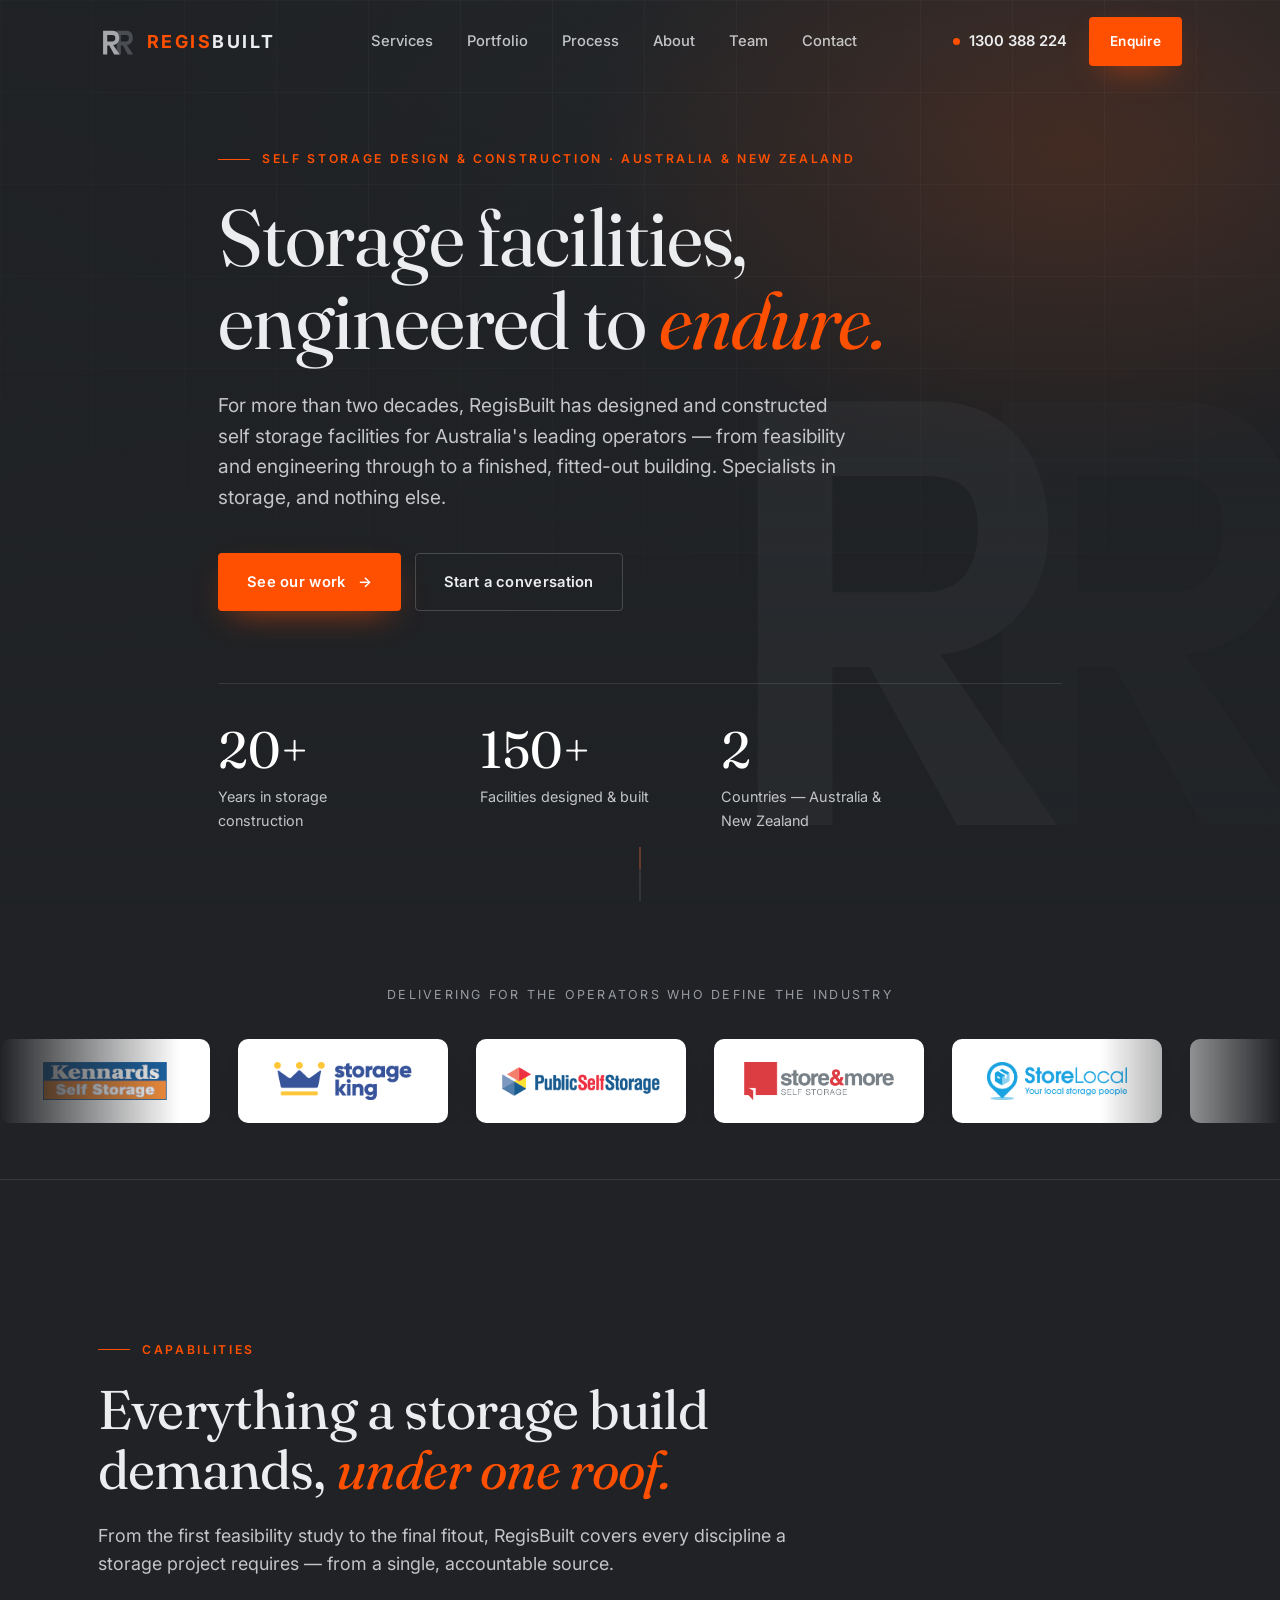
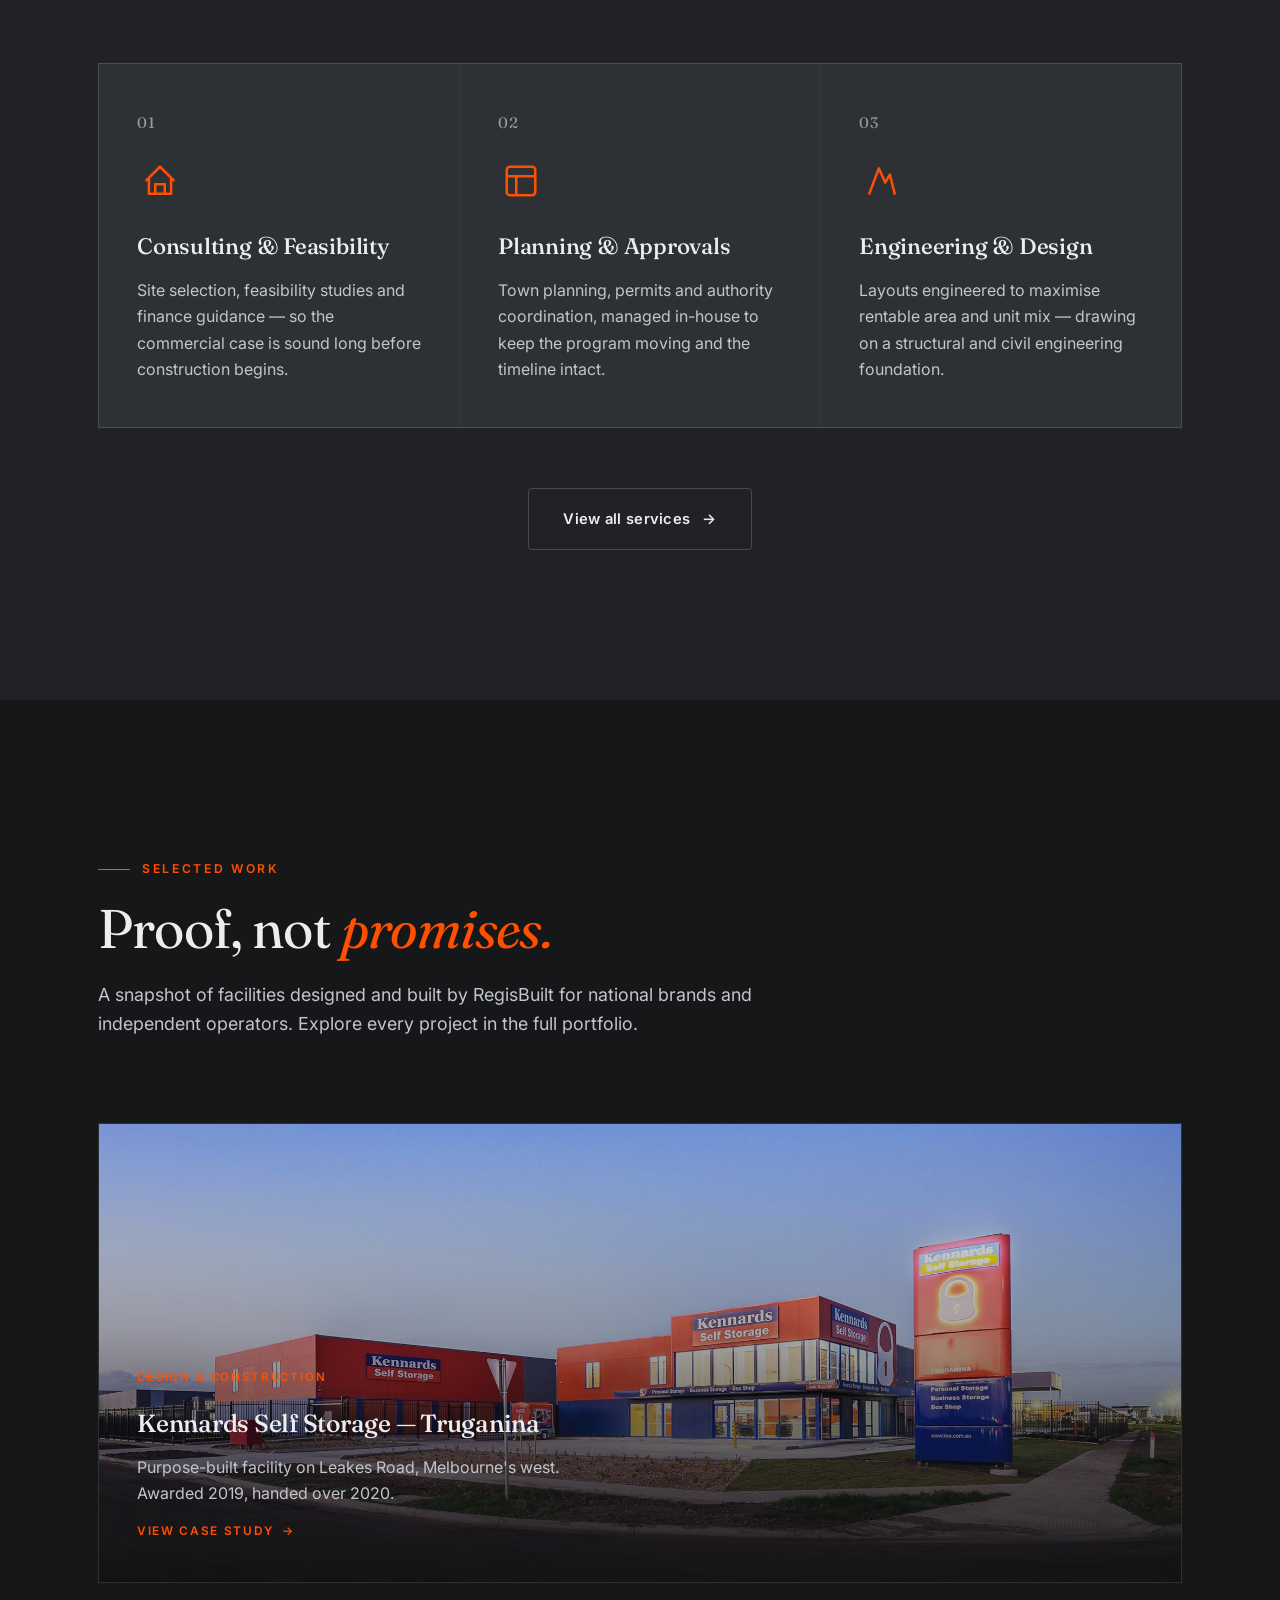
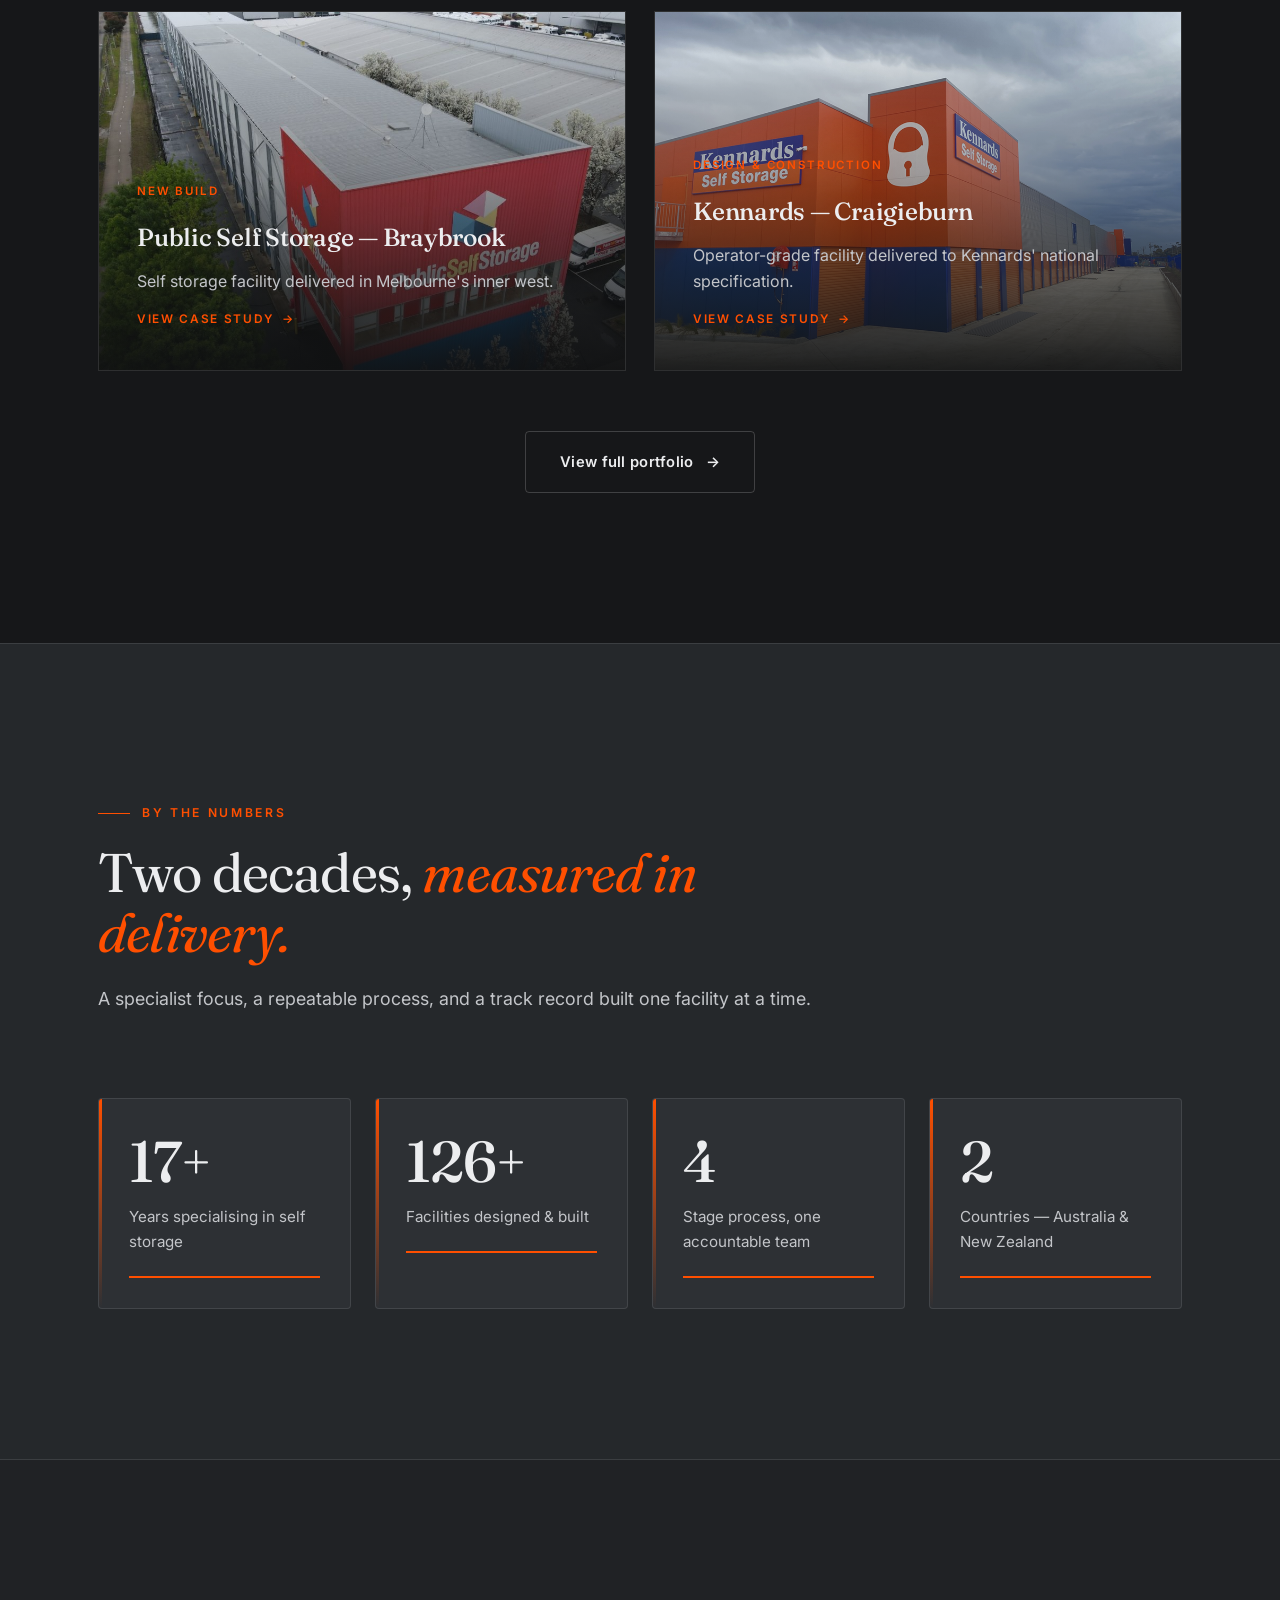
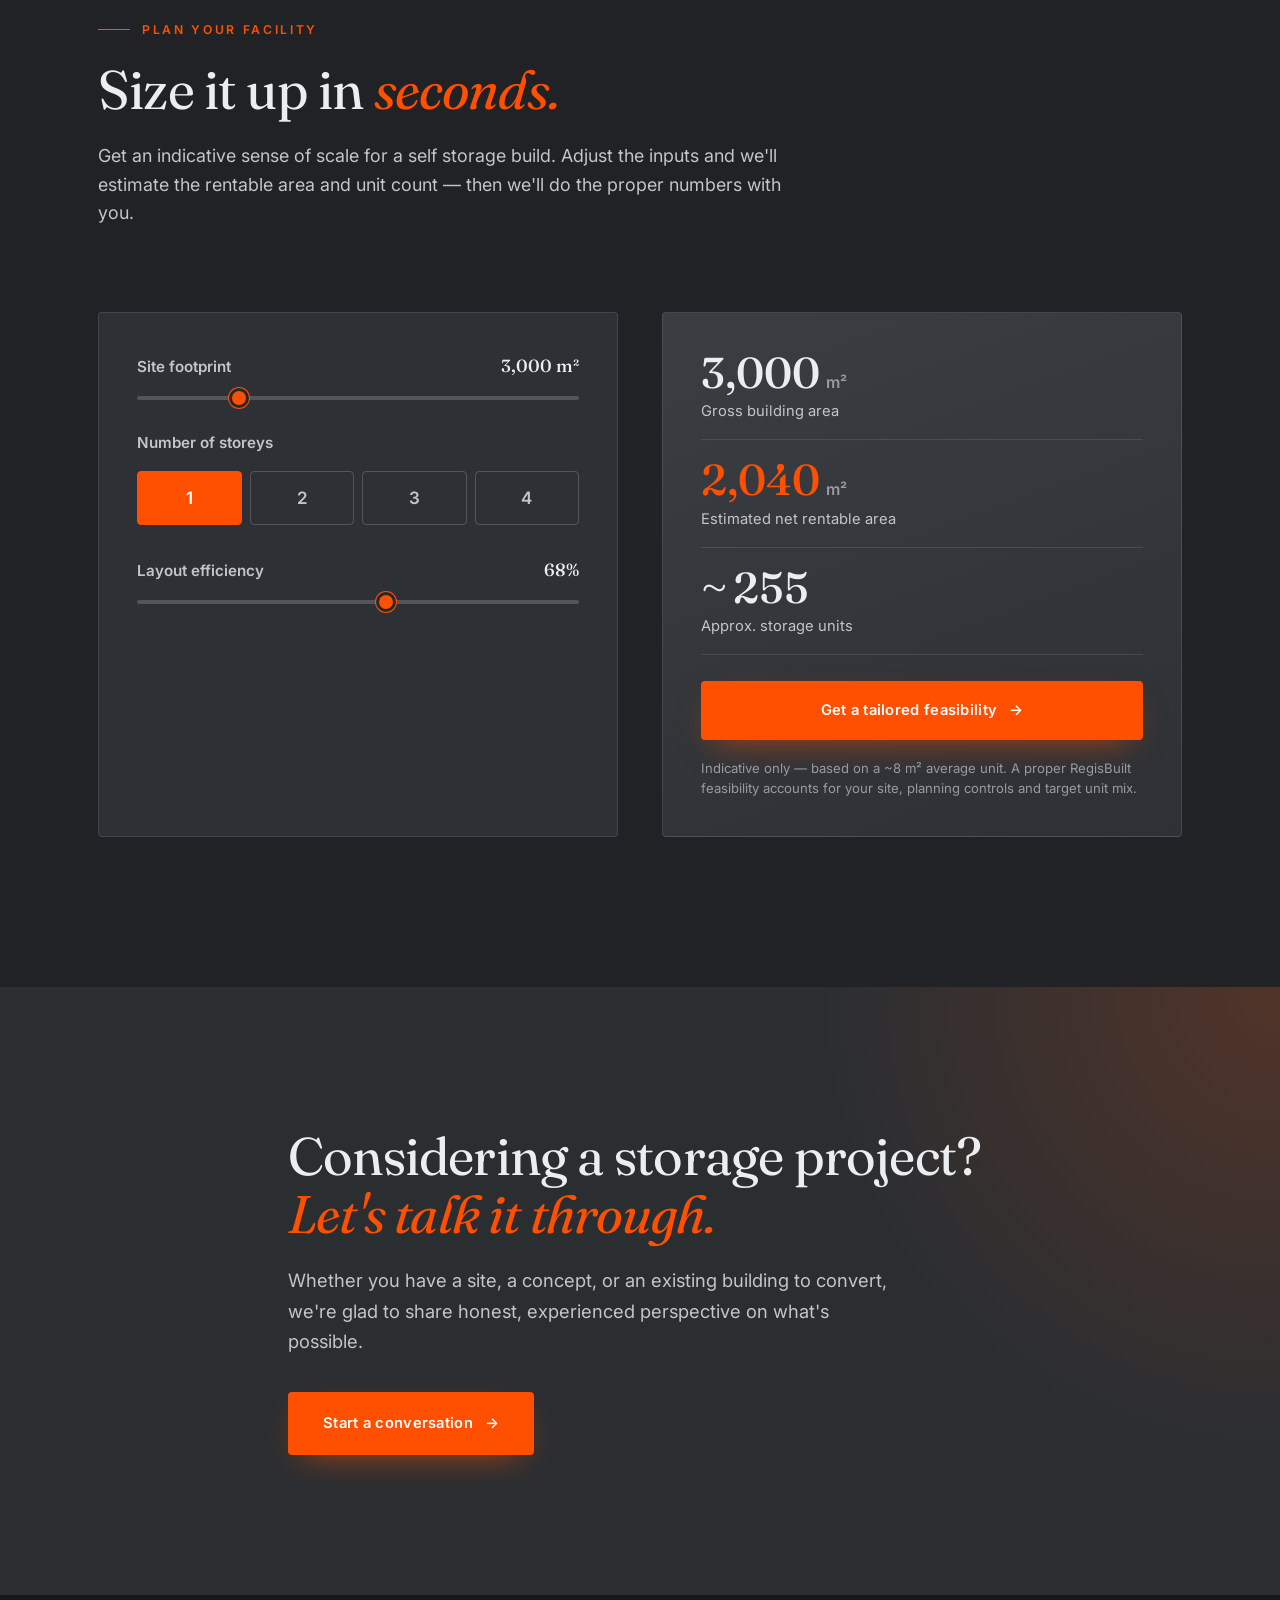
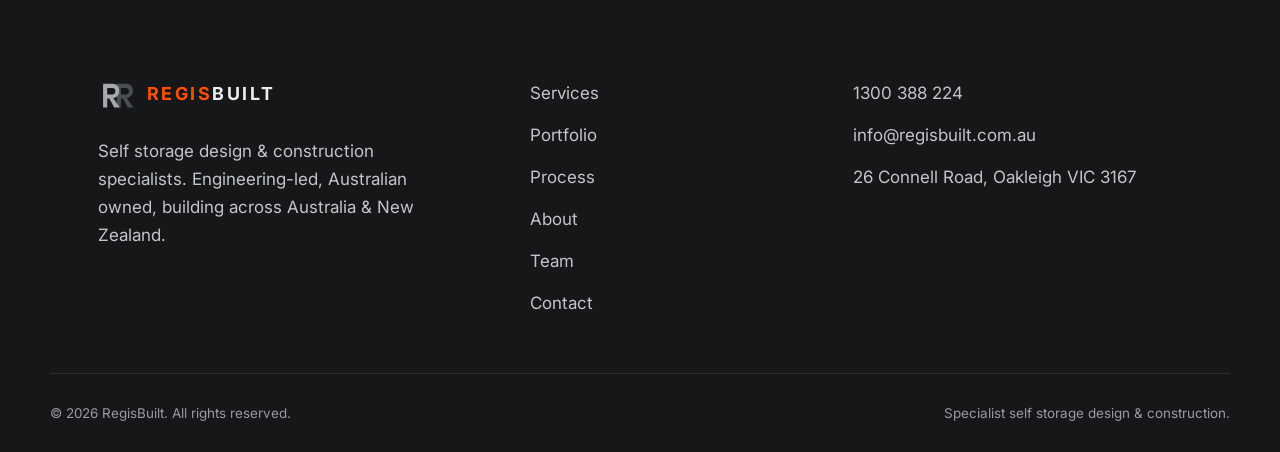
==== index.html @ b84009c5 "Sync main with published multi-page site" ====
<!DOCTYPE html>
<html lang="en-AU">
<head>
  <meta charset="UTF-8" />
  <meta name="viewport" content="width=device-width, initial-scale=1.0" />
  <title>RegisBuilt &mdash; Self Storage Design &amp; Construction Specialists</title>
  <meta name="description" content="RegisBuilt designs and builds self storage facilities across Australia &amp; New Zealand. 20+ years, 150+ projects from concept to handover." />
  <meta name="theme-color" content="#202225" />
  <link rel="canonical" href="https://zachblair-maker.github.io/RegisBuilt/" />
  <meta property="og:type" content="website" />
  <meta property="og:site_name" content="RegisBuilt" />
  <meta property="og:url" content="https://zachblair-maker.github.io/RegisBuilt/" />
  <meta property="og:title" content="RegisBuilt &mdash; Self Storage Design &amp; Construction Specialists" />
  <meta property="og:description" content="RegisBuilt designs and builds self storage facilities across Australia &amp; New Zealand. 20+ years, 150+ projects from concept to handover." />
  <meta property="og:image" content="https://zachblair-maker.github.io/RegisBuilt/assets/img/brand/og-image.svg" />
  <meta name="twitter:card" content="summary_large_image" />
  <link rel="icon" href="data:image/svg+xml,%3Csvg xmlns='http://www.w3.org/2000/svg' viewBox='0 0 64 64'%3E%3Crect width='64' height='64' rx='8' fill='%23202225'/%3E%3Ctext x='32' y='48' font-family='Georgia,serif' font-size='46' font-weight='700' fill='%23FF4F00' text-anchor='middle'%3ER%3C/text%3E%3C/svg%3E" />
  <link rel="preconnect" href="https://fonts.googleapis.com" />
  <link rel="preconnect" href="https://fonts.gstatic.com" crossorigin />
  <link href="https://fonts.googleapis.com/css2?family=Fraunces:ital,opsz,wght@0,9..144,400;0,9..144,500;1,9..144,400;1,9..144,500&family=Inter:wght@400;500;600;700&display=swap" rel="stylesheet" />
  <link rel="stylesheet" href="assets/css/styles.css" />
</head>
<body>
  <a class="skip-link" href="#main">Skip to content</a>

  <header class="site-header" id="header">
    <div class="container header__inner">
      <a class="brand" href="index.html" aria-label="RegisBuilt home">
        <svg class="brand__mark" viewBox="0 0 320 260" aria-hidden="true">
          <g fill-rule="evenodd">
            <path transform="translate(118,14)" d="M44 28H128C164 28 184 54 184 90C184 122 164 146 132 150L188 232H140L98 156H80V232H44ZM80 64V120H124C142 120 150 108 150 90C150 70 142 64 124 64Z" fill="#4A4D52"/>
            <path transform="translate(0,14)" d="M44 28H128C164 28 184 54 184 90C184 122 164 146 132 150L188 232H140L98 156H80V232H44ZM80 64V120H124C142 120 150 108 150 90C150 70 142 64 124 64Z" fill="#A6A8AC"/>
          </g>
        </svg>
        <span class="brand__name"><span class="brand__accent">REGIS</span>BUILT</span>
      </a>
      <nav class="nav" id="nav" aria-label="Primary">
        <a href="services.html">Services</a>
        <a href="portfolio.html">Portfolio</a>
        <a href="process.html">Process</a>
        <a href="about.html">About</a>
        <a href="team.html">Team</a>
        <a href="contact.html">Contact</a>
      </nav>
      <div class="header__actions">
        <a class="phone-link" href="tel:1300388224"><span class="phone-link__dot"></span>1300 388 224</a>
        <a class="btn btn--primary btn--sm" href="contact.html">Enquire</a>
      </div>
      <button class="nav-toggle" id="navToggle" aria-label="Open menu" aria-expanded="false" aria-controls="nav">
        <span></span><span></span><span></span>
      </button>
    </div>
  </header>

  <main id="main">
    <section class="hero" id="top">
      <div class="hero__bg" aria-hidden="true">
        <div class="hero__slides">
          <div class="hero__slide" style="background-image:url('assets/img/projects/kennards-truganina.jpg')"></div>
          <div class="hero__slide" style="background-image:url('assets/img/projects/public-self-storage-braybrook.jpg')"></div>
          <div class="hero__slide" style="background-image:url('assets/img/projects/kennards-craigieburn.jpg')"></div>
          <div class="hero__slide" style="background-image:url('assets/img/projects/storhub-north-lakes.jpg')"></div>
        </div>
        <div class="hero__scrim"></div>
        <div class="hero__mesh"></div>
        <div class="hero__grid"></div>
        <div class="hero__watermark"></div>
      </div>

      <div class="container hero__inner">
        <p class="eyebrow reveal" data-reveal>Self Storage Design &amp; Construction &middot; Australia &amp; New Zealand</p>
        <h1 class="hero__title reveal" data-reveal>
          Storage facilities,<br/>engineered to <em>endure.</em>
        </h1>
        <p class="hero__lead reveal" data-reveal>
          For more than two decades, RegisBuilt has designed and constructed self storage facilities for Australia's leading operators &mdash; from feasibility and engineering through to a finished, fitted-out building. Specialists in storage, and nothing else.
        </p>
        <div class="hero__cta reveal" data-reveal>
          <a class="btn btn--primary" href="portfolio.html">See our work<span class="btn__arrow">&rarr;</span></a>
          <a class="btn btn--ghost" href="contact.html">Start a conversation</a>
        </div>

        <ul class="hero__stats reveal" data-reveal>
          <li><span class="stat__num" data-count="20" data-suffix="+">0</span><span class="stat__label">Years in storage construction</span></li>
          <li><span class="stat__num" data-count="150" data-suffix="+">0</span><span class="stat__label">Facilities designed &amp; built</span></li>
          <li><span class="stat__num" data-count="2" data-suffix="">0</span><span class="stat__label">Countries &mdash; Australia &amp; New Zealand</span></li>
        </ul>
      </div>

      <a class="hero__scroll" href="#trust" aria-label="Scroll down"><span class="hero__scroll-line"></span></a>
    </section>

    <section class="trust" id="trust" aria-label="Trusted by leading storage brands">
      <div class="container">
        <p class="trust__label">Delivering for the operators who define the industry</p>
      </div>
      <div class="marquee" aria-hidden="true">
        <div class="marquee__track">
          <span class="logo-chip"><img src="assets/img/clients/kennards.png" alt="Kennards Self Storage" loading="lazy"></span>
          <span class="logo-chip"><img src="assets/img/clients/storage-king.png" alt="Storage King" loading="lazy"></span>
          <span class="logo-chip"><img src="assets/img/clients/public-self-storage.png" alt="Public Self Storage" loading="lazy"></span>
          <span class="logo-chip"><img src="assets/img/clients/store-and-more.png" alt="Store&amp;More Self Storage" loading="lazy"></span>
          <span class="logo-chip"><img src="assets/img/clients/storelocal.png" alt="StoreLocal" loading="lazy"></span>
          <span class="logo-chip"><img src="assets/img/clients/jims.png" alt="Jim's Self Storage" loading="lazy"></span>
          <span class="logo-chip"><img src="assets/img/clients/kennards.png" alt="Kennards Self Storage" loading="lazy"></span>
          <span class="logo-chip"><img src="assets/img/clients/storage-king.png" alt="Storage King" loading="lazy"></span>
          <span class="logo-chip"><img src="assets/img/clients/public-self-storage.png" alt="Public Self Storage" loading="lazy"></span>
          <span class="logo-chip"><img src="assets/img/clients/store-and-more.png" alt="Store&amp;More Self Storage" loading="lazy"></span>
          <span class="logo-chip"><img src="assets/img/clients/storelocal.png" alt="StoreLocal" loading="lazy"></span>
          <span class="logo-chip"><img src="assets/img/clients/jims.png" alt="Jim's Self Storage" loading="lazy"></span>
        </div>
      </div>
    </section>

    <section class="section services" id="services">
      <div class="container">
        <header class="section__head reveal" data-reveal>
          <p class="eyebrow">Capabilities</p>
          <h2 class="section__title">Everything a storage build demands, <em>under one roof.</em></h2>
          <p class="section__sub">From the first feasibility study to the final fitout, RegisBuilt covers every discipline a storage project requires &mdash; from a single, accountable source.</p>
        </header>

        <div class="cards">
          <article class="card reveal" data-reveal>
            <span class="card__num">01</span>
            <div class="card__icon">
              <svg viewBox="0 0 24 24" fill="none"><path d="M3 12l9-9 9 9M5 10v10h14V10" stroke="currentColor" stroke-width="1.6" stroke-linejoin="round"/><path d="M9 20v-6h6v6" stroke="currentColor" stroke-width="1.6"/></svg>
            </div>
            <h3>Consulting &amp; Feasibility</h3>
            <p>Site selection, feasibility studies and finance guidance &mdash; so the commercial case is sound long before construction begins.</p>
          </article>

          <article class="card reveal" data-reveal>
            <span class="card__num">02</span>
            <div class="card__icon">
              <svg viewBox="0 0 24 24" fill="none"><rect x="3" y="3" width="18" height="18" rx="2" stroke="currentColor" stroke-width="1.6"/><path d="M3 9h18M9 9v12" stroke="currentColor" stroke-width="1.6"/></svg>
            </div>
            <h3>Planning &amp; Approvals</h3>
            <p>Town planning, permits and authority coordination, managed in-house to keep the program moving and the timeline intact.</p>
          </article>

          <article class="card reveal" data-reveal>
            <span class="card__num">03</span>
            <div class="card__icon">
              <svg viewBox="0 0 24 24" fill="none"><path d="M4 20l6-16 4 9 3-5 3 12" stroke="currentColor" stroke-width="1.6" stroke-linejoin="round" stroke-linecap="round"/></svg>
            </div>
            <h3>Engineering &amp; Design</h3>
            <p>Layouts engineered to maximise rentable area and unit mix &mdash; drawing on a structural and civil engineering foundation.</p>
          </article>
        </div>

        <div class="section__cta reveal" data-reveal>
          <a class="btn btn--ghost btn--lg" href="services.html">View all services<span class="btn__arrow">&rarr;</span></a>
        </div>
      </div>
    </section>

    <section class="section section--dark projects" id="projects">
      <div class="container">
        <header class="section__head reveal" data-reveal>
          <p class="eyebrow">Selected work</p>
          <h2 class="section__title">Proof, not <em>promises.</em></h2>
          <p class="section__sub">A snapshot of facilities designed and built by RegisBuilt for national brands and independent operators. Explore every project in the full portfolio.</p>
        </header>

        <div class="projects__grid">
          <a class="project reveal project--lg" href="projects/kennards-truganina.html" data-reveal>
            <div class="project__media" style="background-image:url('assets/img/projects/kennards-truganina.jpg')"></div>
            <div class="project__body">
              <span class="project__tag">Design &amp; Construction</span>
              <h3>Kennards Self Storage &mdash; Truganina</h3>
              <p>Purpose-built facility on Leakes Road, Melbourne's west. Awarded 2019, handed over 2020.</p>
              <span class="project__more">View case study <span>&rarr;</span></span>
            </div>
          </a>

          <a class="project reveal" href="projects/public-self-storage-braybrook.html" data-reveal>
            <div class="project__media" style="background-image:url('assets/img/projects/public-self-storage-braybrook.jpg')"></div>
            <div class="project__body">
              <span class="project__tag">New Build</span>
              <h3>Public Self Storage &mdash; Braybrook</h3>
              <p>Self storage facility delivered in Melbourne's inner west.</p>
              <span class="project__more">View case study <span>&rarr;</span></span>
            </div>
          </a>

          <a class="project reveal" href="projects/kennards-craigieburn.html" data-reveal>
            <div class="project__media" style="background-image:url('assets/img/projects/kennards-craigieburn.jpg')"></div>
            <div class="project__body">
              <span class="project__tag">Design &amp; Construction</span>
              <h3>Kennards &mdash; Craigieburn</h3>
              <p>Operator-grade facility delivered to Kennards' national specification.</p>
              <span class="project__more">View case study <span>&rarr;</span></span>
            </div>
          </a>
        </div>

        <div class="section__cta reveal" data-reveal>
          <a class="btn btn--ghost btn--lg" href="portfolio.html">View full portfolio<span class="btn__arrow">&rarr;</span></a>
        </div>
      </div>
    </section>

    <section class="section stats-band" id="numbers">
      <div class="container">
        <header class="section__head reveal" data-reveal>
          <p class="eyebrow">By the numbers</p>
          <h2 class="section__title">Two decades, <em>measured in delivery.</em></h2>
          <p class="section__sub">A specialist focus, a repeatable process, and a track record built one facility at a time.</p>
        </header>
        <div class="stats-grid">
          <div class="stat-card reveal" data-reveal>
            <span class="stat-card__num"><span data-count="20" data-suffix="+">0</span></span>
            <span class="stat-card__label">Years specialising in self storage</span>
            <span class="stat-card__bar"><i></i></span>
          </div>
          <div class="stat-card reveal" data-reveal>
            <span class="stat-card__num"><span data-count="150" data-suffix="+">0</span></span>
            <span class="stat-card__label">Facilities designed &amp; built</span>
            <span class="stat-card__bar"><i></i></span>
          </div>
          <div class="stat-card reveal" data-reveal>
            <span class="stat-card__num"><span data-count="5">0</span></span>
            <span class="stat-card__label">Stage process, one accountable team</span>
            <span class="stat-card__bar"><i></i></span>
          </div>
          <div class="stat-card reveal" data-reveal>
            <span class="stat-card__num"><span data-count="2">0</span></span>
            <span class="stat-card__label">Countries &mdash; Australia &amp; New Zealand</span>
            <span class="stat-card__bar"><i></i></span>
          </div>
        </div>
      </div>
    </section>

    <section class="section calc" id="feasibility">
      <div class="container">
        <header class="section__head reveal" data-reveal>
          <p class="eyebrow">Plan your facility</p>
          <h2 class="section__title">Size it up in <em>seconds.</em></h2>
          <p class="section__sub">Get an indicative sense of scale for a self storage build. Adjust the inputs and we'll estimate the rentable area and unit count &mdash; then we'll do the proper numbers with you.</p>
        </header>

        <div class="calc__grid reveal" data-reveal>
          <form class="calc__controls" autocomplete="off" onsubmit="return false">
            <div class="calc__field">
              <label for="calcFootprint">Site footprint <b id="calcFootprintOut">3,000 m&sup2;</b></label>
              <input id="calcFootprint" type="range" min="500" max="12000" step="100" value="3000" />
            </div>
            <div class="calc__field">
              <label id="calcStoreysLabel">Number of storeys</label>
              <div class="calc__seg" id="calcStoreys" role="group" aria-labelledby="calcStoreysLabel">
                <button type="button" data-v="1" class="is-active">1</button>
                <button type="button" data-v="2">2</button>
                <button type="button" data-v="3">3</button>
                <button type="button" data-v="4">4</button>
              </div>
            </div>
            <div class="calc__field">
              <label for="calcEff">Layout efficiency <b id="calcEffOut">68%</b></label>
              <input id="calcEff" type="range" min="55" max="78" step="1" value="68" />
            </div>
          </form>

          <div class="calc__results" aria-live="polite">
            <div class="calc__result">
              <span class="calc__rnum"><span id="calcGross">0</span><span class="calc__unit">m&sup2;</span></span>
              <span class="calc__rlabel">Gross building area</span>
            </div>
            <div class="calc__result calc__result--hero">
              <span class="calc__rnum"><span id="calcNra">0</span><span class="calc__unit">m&sup2;</span></span>
              <span class="calc__rlabel">Estimated net rentable area</span>
            </div>
            <div class="calc__result">
              <span class="calc__rnum">~<span id="calcUnits">0</span></span>
              <span class="calc__rlabel">Approx. storage units</span>
            </div>
            <a class="btn btn--primary btn--block" href="contact.html">Get a tailored feasibility<span class="btn__arrow">&rarr;</span></a>
            <p class="calc__note">Indicative only &mdash; based on a ~8&nbsp;m&sup2; average unit. A proper RegisBuilt feasibility accounts for your site, planning controls and target unit mix.</p>
          </div>
        </div>
      </div>
    </section>

    <section class="cta-band">
      <div class="container cta-band__inner reveal" data-reveal>
        <h2>Considering a storage project? <em>Let's talk it through.</em></h2>
        <p>Whether you have a site, a concept, or an existing building to convert, we're glad to share honest, experienced perspective on what's possible.</p>
        <a class="btn btn--primary btn--lg" href="contact.html">Start a conversation<span class="btn__arrow">&rarr;</span></a>
      </div>
    </section>

  </main>

  <footer class="site-footer">
    <div class="container footer__inner">
      <div class="footer__brand">
        <a class="brand" href="index.html" aria-label="RegisBuilt home">
          <svg class="brand__mark" viewBox="0 0 320 260" aria-hidden="true">
          <g fill-rule="evenodd">
            <path transform="translate(118,14)" d="M44 28H128C164 28 184 54 184 90C184 122 164 146 132 150L188 232H140L98 156H80V232H44ZM80 64V120H124C142 120 150 108 150 90C150 70 142 64 124 64Z" fill="#4A4D52"/>
            <path transform="translate(0,14)" d="M44 28H128C164 28 184 54 184 90C184 122 164 146 132 150L188 232H140L98 156H80V232H44ZM80 64V120H124C142 120 150 108 150 90C150 70 142 64 124 64Z" fill="#A6A8AC"/>
          </g>
        </svg>
          <span class="brand__name"><span class="brand__accent">REGIS</span>BUILT</span>
        </a>
        <p class="footer__tag">Self storage design &amp; construction specialists. Engineering-led, Australian owned, building across Australia &amp; New Zealand.</p>
      </div>
      <nav class="footer__nav" aria-label="Footer">
        <a href="services.html">Services</a>
        <a href="portfolio.html">Portfolio</a>
        <a href="process.html">Process</a>
        <a href="about.html">About</a>
        <a href="team.html">Team</a>
        <a href="contact.html">Contact</a>
      </nav>
      <div class="footer__contact">
        <a href="tel:1300388224">1300 388 224</a>
        <a href="mailto:info@regisbuilt.com.au">info@regisbuilt.com.au</a>
        <span>26 Connell Road, Oakleigh VIC 3167</span>
      </div>
    </div>
    <div class="container footer__bar">
      <span>&copy; <span id="year">2026</span> RegisBuilt. All rights reserved.</span>
      <span>Specialist self storage design &amp; construction.</span>
    </div>
  </footer>

  <!-- Structured data — please confirm details before launch -->
  <script type="application/ld+json">
  {
    "@context": "https://schema.org",
    "@type": "GeneralContractor",
    "name": "RegisBuilt",
    "description": "Self storage design and construction specialists serving Australia and New Zealand.",
    "url": "https://zachblair-maker.github.io/RegisBuilt/",
    "telephone": "+611300388224",
    "email": "info@regisbuilt.com.au",
    "foundingDate": "2003",
    "address": {
      "@type": "PostalAddress",
      "streetAddress": "26 Connell Road",
      "addressLocality": "Oakleigh",
      "addressRegion": "VIC",
      "postalCode": "3167",
      "addressCountry": "AU"
    },
    "areaServed": ["AU", "NZ"],
    "sameAs": [
      "https://www.facebook.com/regisbuilt/",
      "https://www.instagram.com/regisbuilt/"
    ]
  }
  </script>

  <script src="assets/js/main.js" defer></script>
</body>
</html>
---- assets/css/styles.css ----
/* =================================================================
   RegisBuilt — Self Storage Design & Construction
   Dark editorial rebuild
   Palette: charcoal grey · international orange
   ================================================================= */

:root {
  /* Charcoal grey scale (dark theme) — variable names kept for stability */
  --navy-900: #202225;   /* base background */
  --navy-850: #25282B;
  --navy-800: #2B2E31;   /* alternate sections */
  --navy-750: #34373B;
  --surface:  #2D3034;   /* cards */
  --surface-2:#3A3E42;   /* card hover */

  /* International orange (aerospace) */
  --orange:   #FF4F00;
  --orange-2: #FF6A2B;

  /* Text on charcoal */
  --text:     #ECEDEF;
  --soft:     #C3C5C9;
  --mute:     #989BA1;

  --line:        rgba(255,255,255,.10);
  --line-strong: rgba(255,255,255,.18);

  --font-display: "Fraunces", Georgia, "Times New Roman", serif;
  --font-body:    "Inter", system-ui, -apple-system, "Segoe UI", sans-serif;

  --container: 1180px;
  --radius:    4px;
  --ease: cubic-bezier(0.16, 1, 0.3, 1);
  --header-h: 84px;
}

/* ----------------------------- Reset ----------------------------- */
*, *::before, *::after { box-sizing: border-box; }
* { margin: 0; }
html { scroll-behavior: smooth; -webkit-text-size-adjust: 100%; }
html:focus-within { scroll-padding-top: calc(var(--header-h) + 16px); }

body {
  font-family: var(--font-body);
  background: var(--navy-900);
  color: var(--text);
  line-height: 1.65;
  font-size: 1.0625rem;
  -webkit-font-smoothing: antialiased;
  text-rendering: optimizeLegibility;
  overflow-x: hidden;
}

img, svg { display: block; max-width: 100%; }
a { color: inherit; text-decoration: none; }
ul, ol { list-style: none; padding: 0; }
button { font: inherit; cursor: pointer; }

.skip-link { position: absolute; left: -999px; top: 0; z-index: 999; background: var(--orange); color: #fff; padding: 10px 16px; }
.skip-link:focus { left: 0; }
:focus-visible { outline: 2px solid var(--orange); outline-offset: 3px; }

/* --------------------------- Utilities --------------------------- */
.container { width: 100%; max-width: var(--container); margin-inline: auto; padding-inline: clamp(22px, 5vw, 48px); }

.eyebrow {
  font-family: var(--font-body);
  font-size: 0.76rem; font-weight: 600; letter-spacing: 0.22em; text-transform: uppercase;
  color: var(--orange);
  display: inline-flex; align-items: center; gap: 12px;
}
.eyebrow::before { content: ""; width: 32px; height: 1px; background: currentColor; display: inline-block; }
.text-grad { font-style: italic; color: var(--orange); }

/* ---------------------------- Buttons ---------------------------- */
.btn {
  --pad-y: 16px; --pad-x: 28px;
  display: inline-flex; align-items: center; gap: 12px;
  padding: var(--pad-y) var(--pad-x);
  font-family: var(--font-body); font-weight: 600; font-size: 0.92rem; letter-spacing: 0.02em;
  border: 1px solid transparent; border-radius: var(--radius);
  transition: background .35s var(--ease), color .35s var(--ease), border-color .35s var(--ease), transform .35s var(--ease);
}
.btn__arrow { transition: transform .35s var(--ease); }
.btn:hover .btn__arrow { transform: translateX(5px); }
.btn--sm { --pad-y: 12px; --pad-x: 20px; font-size: 0.85rem; }
.btn--lg { --pad-y: 18px; --pad-x: 34px; }
.btn--block { width: 100%; justify-content: center; }

.btn--primary { background: var(--orange); color: #fff; box-shadow: 0 12px 34px -14px rgba(255,79,0,.7); }
.btn--primary:hover { background: var(--orange-2); transform: translateY(-2px); }

.btn--ghost { background: transparent; color: currentColor; border-color: var(--line-strong); }
.btn--ghost:hover { border-color: var(--orange); color: var(--orange); transform: translateY(-2px); }

/* ---------------------------- Header ----------------------------- */
.site-header {
  position: fixed; inset: 0 0 auto 0; z-index: 100;
  height: var(--header-h);
  display: flex; align-items: center;
  color: var(--text);
  transition: background .4s var(--ease), height .4s var(--ease), box-shadow .4s var(--ease), border-color .4s var(--ease);
  border-bottom: 1px solid transparent;
}
.site-header.is-scrolled {
  background: rgba(32,34,37,.82);
  backdrop-filter: saturate(180%) blur(16px);
  -webkit-backdrop-filter: saturate(180%) blur(16px);
  height: 68px;
  border-bottom-color: var(--line);
  box-shadow: 0 10px 30px -20px rgba(0,0,0,.6);
}
.header__inner { display: flex; align-items: center; justify-content: space-between; gap: 24px; width: 100%; }

.brand { display: inline-flex; align-items: center; gap: 12px; color: inherit; }
.brand__mark { height: 30px; width: auto; flex: none; color: inherit; }
.brand__name { font-family: var(--font-body); font-weight: 700; letter-spacing: 0.14em; font-size: 1.12rem; }
.brand__accent { color: var(--orange); }

/* Hero brand watermark (double-R monogram) */
.hero__watermark {
  position: absolute; z-index: -1; right: -4%; bottom: 8%;
  width: clamp(380px, 52vw, 760px); aspect-ratio: 320/260;
  background: url("../img/brand/regisbuilt-monogram.svg") center/contain no-repeat;
  opacity: 0.06; pointer-events: none;
}
.page-hero .hero__watermark { bottom: -14%; opacity: 0.05; }

.nav { display: flex; gap: 6px; }
.nav a { position: relative; padding: 8px 14px; color: inherit; opacity: .8; font-weight: 500; font-size: 0.92rem; transition: opacity .25s var(--ease); }
.nav a::after { content: ""; position: absolute; left: 14px; right: 14px; bottom: 2px; height: 1px; background: var(--orange); transform: scaleX(0); transform-origin: left; transition: transform .3s var(--ease); }
.nav a:hover { opacity: 1; }
.nav a:hover::after, .nav a.is-active::after { transform: scaleX(1); }
.nav a.is-active { opacity: 1; }

.header__actions { display: flex; align-items: center; gap: 22px; }
.phone-link { display: inline-flex; align-items: center; gap: 9px; font-family: var(--font-body); font-weight: 600; font-size: 0.92rem; color: inherit; }
.phone-link__dot { width: 7px; height: 7px; border-radius: 50%; background: var(--orange); }

.nav-toggle { display: none; flex-direction: column; gap: 5px; width: 46px; height: 46px; align-items: center; justify-content: center; background: transparent; border: 1px solid var(--line-strong); border-radius: var(--radius); color: inherit; }
.nav-toggle span { width: 20px; height: 1.5px; background: currentColor; transition: transform .3s var(--ease), opacity .3s var(--ease); }
.nav-toggle[aria-expanded="true"] span:nth-child(1) { transform: translateY(6.5px) rotate(45deg); }
.nav-toggle[aria-expanded="true"] span:nth-child(2) { opacity: 0; }
.nav-toggle[aria-expanded="true"] span:nth-child(3) { transform: translateY(-6.5px) rotate(-45deg); }

/* ----------------------------- Hero ------------------------------ */
.hero {
  position: relative; min-height: 100svh; display: flex; align-items: center;
  padding-top: calc(var(--header-h) + 56px); padding-bottom: 96px;
  background: var(--navy-900); color: var(--text);
  overflow: hidden; isolation: isolate;
}
.hero__bg { position: absolute; inset: 0; z-index: -2; background: radial-gradient(120% 95% at 78% -10%, #3A3E42 0%, var(--navy-900) 58%); }
.hero__mesh { position: absolute; inset: 0; z-index: -1; opacity: .9;
  background: radial-gradient(55% 50% at 84% 16%, rgba(255,79,0,.16), transparent 70%);
  animation: drift 24s ease-in-out infinite alternate; }
@keyframes drift { 0%{transform:translate3d(0,0,0)} 100%{transform:translate3d(-2%,1.5%,0)} }
.hero__grid {
  position: absolute; inset: 0; z-index: -1; opacity: .55;
  background-image: linear-gradient(rgba(255,255,255,.05) 1px, transparent 1px), linear-gradient(90deg, rgba(255,255,255,.05) 1px, transparent 1px);
  background-size: 92px 92px;
  -webkit-mask-image: radial-gradient(120% 80% at 60% 10%, #000 25%, transparent 80%);
          mask-image: radial-gradient(120% 80% at 60% 10%, #000 25%, transparent 80%);
}
.hero__skyline { position: absolute; left: 0; right: 0; bottom: 0; width: 100%; height: 42%; z-index: -1; opacity: .8; }

.hero__inner { position: relative; max-width: 940px; }
.hero__title { font-family: var(--font-display); font-weight: 400; font-size: clamp(2.7rem, 6.4vw, 5rem); line-height: 1.04; letter-spacing: -0.015em; margin: 26px 0 0; }
.hero__title em { font-style: italic; color: var(--orange); }
.hero__lead { font-size: clamp(1.05rem, 1.5vw, 1.28rem); color: var(--soft); max-width: 640px; margin-top: 28px; line-height: 1.6; }
.hero__cta { display: flex; flex-wrap: wrap; gap: 14px; margin-top: 40px; }

.hero__stats { display: flex; flex-wrap: wrap; gap: clamp(28px, 6vw, 72px); margin-top: 72px; padding-top: 40px; border-top: 1px solid var(--line); }
.hero__stats li { display: flex; flex-direction: column; }
.stat__num { font-family: var(--font-display); font-weight: 400; font-size: clamp(2.3rem, 4vw, 3.2rem); line-height: 1; color: #fff; }
.stat__label { color: var(--soft); font-size: 0.9rem; margin-top: 10px; max-width: 190px; }

.hero__scroll { position: absolute; left: 50%; bottom: 28px; translate: -50% 0; width: 1px; height: 54px; background: var(--line-strong); overflow: hidden; }
.hero__scroll-line { position: absolute; top: 0; left: 0; width: 100%; height: 22px; background: var(--orange); animation: scroll 2.2s var(--ease) infinite; }
@keyframes scroll { 0%{transform:translateY(-100%)} 60%,100%{transform:translateY(260%)} }

/* ---------------------------- Trust ------------------------------ */
.trust { padding: 56px 0; background: var(--navy-900); border-bottom: 1px solid var(--line); }
.trust__label { text-align: center; color: var(--mute); font-size: 0.78rem; letter-spacing: 0.18em; text-transform: uppercase; margin-bottom: 34px; }
.marquee { overflow: hidden; -webkit-mask-image: linear-gradient(90deg, transparent, #000 14%, #000 86%, transparent); mask-image: linear-gradient(90deg, transparent, #000 14%, #000 86%, transparent); }
.marquee__track { display: flex; gap: 28px; width: max-content; animation: marquee 45s linear infinite; }
.marquee:hover .marquee__track { animation-play-state: paused; }
@keyframes marquee { to { transform: translateX(-50%); } }
.logo-chip { flex: none; display: inline-flex; align-items: center; justify-content: center; width: 210px; height: 84px; padding: 0 26px; background: #fff; border-radius: 10px; box-shadow: 0 10px 30px -22px rgba(0,0,0,.7); transition: transform .3s var(--ease); }
.logo-chip img { max-height: 38px; max-width: 100%; width: auto; height: auto; object-fit: contain; opacity: .9; transition: opacity .3s var(--ease); }
.logo-chip:hover { transform: translateY(-3px); }
.logo-chip:hover img { opacity: 1; }

/* --------------------------- Sections ---------------------------- */
.section { padding: clamp(84px, 12vw, 150px) 0; background: var(--navy-900); }
.section--tint { background: var(--navy-800); }
.section--dark { background: #161719; }
.section__head { max-width: 720px; margin-bottom: clamp(52px, 7vw, 84px); }
.section__head--center { margin-inline: auto; text-align: center; }
.section__title { font-family: var(--font-display); font-weight: 400; font-size: clamp(2.1rem, 4.4vw, 3.4rem); line-height: 1.1; letter-spacing: -0.015em; margin: 20px 0 0; }
.section__title em { font-style: italic; color: var(--orange); }
.section__sub { color: var(--soft); font-size: 1.12rem; margin-top: 22px; line-height: 1.6; }

/* ---------------------------- Cards ------------------------------ */
.cards { display: grid; grid-template-columns: repeat(3, 1fr); gap: 1px; background: var(--line); border: 1px solid var(--line); }
.card { position: relative; background: var(--surface); padding: 44px 38px; transition: background .4s var(--ease); }
.card:hover { background: var(--surface-2); }
.card__num { font-family: var(--font-display); font-size: 0.95rem; color: var(--mute); letter-spacing: 0.05em; }
.card__icon { width: 46px; height: 46px; display: grid; place-items: center; color: var(--orange); margin: 22px 0 24px; }
.card__icon svg { width: 38px; height: 38px; }
.card h3 { font-family: var(--font-display); font-size: 1.4rem; font-weight: 500; margin-bottom: 12px; letter-spacing: -0.01em; }
.card p { color: var(--soft); font-size: 1rem; }

/* --------------------------- Projects ---------------------------- */
.projects__grid { display: grid; grid-template-columns: repeat(2, 1fr); gap: 28px; }
.project { position: relative; overflow: hidden; min-height: 360px; display: flex; align-items: flex-end; isolation: isolate; border: 1px solid var(--line); }
.project--lg { grid-column: span 2; min-height: 460px; }
.project__media {
  position: absolute; inset: 0; z-index: -2;
  background-color: var(--navy-800);
  background-image: linear-gradient(135deg, #3A3E42 0%, #26292D 60%, #202225 100%);
  background-size: cover; background-position: center;
  transition: transform 1s var(--ease);
}
.project::after { content: ""; position: absolute; inset: 0; z-index: -1; background: linear-gradient(0deg, rgba(16,17,18,.94) 0%, rgba(16,17,18,.35) 55%, rgba(16,17,18,.05) 100%); }
.project:hover .project__media { transform: scale(1.05); }
.project__body { padding: 38px; }
.project__tag { display: inline-block; font-family: var(--font-body); font-size: 0.72rem; font-weight: 600; letter-spacing: 0.16em; text-transform: uppercase; color: var(--orange); margin-bottom: 16px; }
.project__body h3 { font-family: var(--font-display); font-size: 1.55rem; font-weight: 500; letter-spacing: -0.01em; }
.project__body p { color: var(--soft); margin-top: 10px; max-width: 48ch; font-size: 1rem; }

/* --------------------------- Timeline ---------------------------- */
.timeline { display: grid; grid-template-columns: repeat(5, 1fr); gap: 0; }
.timeline__step { position: relative; padding: 36px 26px 0 0; border-top: 1px solid var(--line); }
.timeline__step::before { content: ""; position: absolute; top: -1px; left: 0; width: 46px; height: 2px; background: var(--orange); }
.timeline__num { font-family: var(--font-display); font-weight: 400; font-size: 0.95rem; color: var(--orange); letter-spacing: 0.06em; }
.timeline__step h3 { font-family: var(--font-display); font-size: 1.35rem; font-weight: 500; margin: 12px 0 12px; letter-spacing: -0.01em; }
.timeline__step p { color: var(--soft); font-size: 0.98rem; }

/* ----------------------------- About ----------------------------- */
.about__grid { display: grid; grid-template-columns: 0.92fr 1.08fr; gap: clamp(40px, 7vw, 88px); align-items: center; }
.about__media { position: relative; }
.about__photo { aspect-ratio: 4/5; background-color: var(--navy-800); background-image: linear-gradient(150deg, #3A3E42 0%, #26292D 55%, #202225 100%); background-size: cover; background-position: center; border: 1px solid var(--line); }
.about__badge { position: absolute; right: -10px; bottom: -10px; background: var(--orange); color: #fff; padding: 22px 26px; }
.about__badge-num { display: block; font-family: var(--font-display); font-weight: 500; font-size: 1.55rem; line-height: 1; }
.about__badge-label { display: block; font-size: 0.8rem; font-weight: 500; margin-top: 8px; max-width: 170px; }
.about__content p { color: var(--soft); margin-top: 22px; font-size: 1.1rem; line-height: 1.65; }
.about__content strong { color: var(--text); font-weight: 600; }
.ticks { margin-top: 32px; display: grid; gap: 16px; }
.ticks li { position: relative; padding-left: 32px; color: var(--soft); }
.ticks li strong { color: var(--text); }
.ticks li::before { content: ""; position: absolute; left: 0; top: 13px; width: 16px; height: 1px; background: var(--orange); }

/* -------------------------- Quote band --------------------------- */
.quote-band { background: var(--navy-800); }
.quote { max-width: 940px; margin-inline: auto; text-align: center; }
.quote__mark { width: 44px; height: 44px; margin: 0 auto 28px; color: var(--orange); }
.quote blockquote { font-family: var(--font-display); font-weight: 400; font-size: clamp(1.5rem, 3.1vw, 2.3rem); line-height: 1.32; letter-spacing: -0.01em; color: var(--text); }
.quote figcaption { color: var(--soft); margin-top: 28px; font-size: 0.95rem; }
.quote figcaption strong { color: var(--text); font-weight: 600; }

/* --------------------------- CTA band ---------------------------- */
.cta-band { position: relative; padding: clamp(86px, 11vw, 140px) 0; overflow: hidden; background: var(--navy-800); color: var(--text); }
.cta-band::before { content: ""; position: absolute; inset: 0; background: radial-gradient(60% 130% at 100% 0%, rgba(255,79,0,.18), transparent 60%); }
.cta-band__inner { position: relative; max-width: 800px; }
.cta-band h2 { font-family: var(--font-display); font-weight: 400; font-size: clamp(2rem, 4.4vw, 3.3rem); line-height: 1.1; letter-spacing: -0.015em; }
.cta-band h2 em { font-style: italic; color: var(--orange); }
.cta-band p { color: var(--soft); font-size: 1.15rem; margin: 22px 0 36px; max-width: 600px; }

/* ---------------------------- Contact ---------------------------- */
.contact__grid { display: grid; grid-template-columns: 1fr 1.05fr; gap: clamp(40px, 7vw, 88px); align-items: start; }
.contact__lead { color: var(--soft); font-size: 1.1rem; margin-top: 22px; }
.contact__details { margin-top: 44px; display: grid; gap: 26px; }
.contact__details li { display: flex; gap: 18px; align-items: flex-start; }
.contact__ico { flex: none; width: 44px; height: 44px; display: grid; place-items: center; border: 1px solid var(--line); color: var(--orange); font-size: 1.15rem; }
.contact__k { display: block; font-size: 0.74rem; text-transform: uppercase; letter-spacing: 0.16em; color: var(--mute); margin-bottom: 4px; }
.contact__details a { color: var(--text); font-weight: 500; }
.contact__details a:hover { color: var(--orange); }
.contact__social { display: flex; gap: 12px; margin-top: 40px; }
.contact__social a { padding: 10px 20px; border: 1px solid var(--line); font-size: 0.86rem; font-weight: 500; transition: border-color .3s var(--ease), color .3s var(--ease); }
.contact__social a:hover { border-color: var(--orange); color: var(--orange); }

.contact__form { background: var(--surface); border: 1px solid var(--line); padding: clamp(28px, 4vw, 44px); }
.field { display: flex; flex-direction: column; margin-bottom: 20px; }
.field-row { display: grid; grid-template-columns: 1fr 1fr; gap: 18px; }
.field label { font-size: 0.8rem; font-weight: 600; color: var(--soft); margin-bottom: 9px; }
.field input, .field select, .field textarea {
  background: var(--navy-900); border: 1px solid var(--line); border-radius: var(--radius);
  color: var(--text); padding: 14px 16px; font: inherit; font-size: 1rem;
  transition: border-color .25s var(--ease);
}
.field textarea { resize: vertical; }
.field input:focus, .field select:focus, .field textarea:focus { outline: none; border-color: var(--orange); }
.field select option { background: var(--navy-800); color: var(--text); }
.form__note { margin-top: 18px; padding: 14px 18px; background: var(--navy-900); border-left: 2px solid var(--orange); color: var(--soft); font-size: 0.92rem; }

/* ----------------------------- Team ------------------------------ */
.page-hero { position: relative; background: var(--navy-900); color: var(--text); padding: calc(var(--header-h) + 90px) 0 96px; overflow: hidden; }
.page-hero .hero__bg { background: radial-gradient(120% 95% at 80% -20%, #3A3E42 0%, var(--navy-900) 60%); }
.page-hero .hero__grid { mask-image: none; -webkit-mask-image: none; opacity: .4; }
.page-hero__inner { position: relative; max-width: 820px; }
.page-hero h1 { font-family: var(--font-display); font-weight: 400; font-size: clamp(2.5rem, 5.6vw, 4.2rem); line-height: 1.06; letter-spacing: -0.015em; margin-top: 24px; }
.page-hero h1 em { font-style: italic; color: var(--orange); }
.page-hero p { color: var(--soft); font-size: 1.2rem; margin-top: 26px; max-width: 620px; }

.team-note { background: var(--navy-800); border-left: 2px solid var(--orange); padding: 18px 22px; color: var(--soft); font-size: 0.95rem; margin-bottom: 48px; }
.team-grid { display: grid; grid-template-columns: repeat(3, 1fr); gap: 44px 28px; }
.member { display: flex; flex-direction: column; }
.member__photo { aspect-ratio: 4/5; background-color: var(--navy-800); background-image: linear-gradient(150deg, #3A3E42 0%, #26292D 60%, #202225 100%); background-size: cover; background-position: center top; margin-bottom: 22px; border: 1px solid var(--line); }
.member__role { font-family: var(--font-body); font-size: 0.74rem; font-weight: 600; letter-spacing: 0.16em; text-transform: uppercase; color: var(--orange); }
.member__name { font-family: var(--font-display); font-weight: 500; font-size: 1.5rem; letter-spacing: -0.01em; margin: 10px 0 14px; }
.member__bio { color: var(--soft); font-size: 1rem; }
.member__bio + .member__bio { margin-top: 0.9em; }
.member__links { display: flex; gap: 16px; margin-top: 18px; }
.member__links a { font-size: 0.86rem; font-weight: 600; color: var(--text); border-bottom: 1px solid var(--orange); padding-bottom: 2px; transition: color .25s var(--ease); }
.member__links a:hover { color: var(--orange); }
.member--lead { grid-column: span 3; display: grid; grid-template-columns: 0.7fr 1.3fr; gap: clamp(28px, 5vw, 56px); align-items: start; padding-bottom: 44px; border-bottom: 1px solid var(--line); margin-bottom: 12px; }
.member--lead .member__photo { aspect-ratio: 1/1; margin-bottom: 0; }
.member--lead .member__name { font-size: clamp(1.8rem, 3vw, 2.4rem); }
.member--lead .member__bio { font-size: 1.08rem; }

/* ---------------------------- Footer ----------------------------- */
.site-footer { background: #161719; color: var(--text); padding-top: 84px; }
.footer__inner { display: grid; grid-template-columns: 1.4fr 1fr 1.2fr; gap: 48px; padding-bottom: 56px; }
.footer__tag { color: var(--soft); margin-top: 20px; max-width: 320px; }
.footer__nav { display: flex; flex-direction: column; gap: 14px; }
.footer__nav a, .footer__contact a, .footer__contact span { color: var(--soft); transition: color .25s var(--ease); }
.footer__nav a:hover, .footer__contact a:hover { color: var(--orange); }
.footer__contact { display: flex; flex-direction: column; gap: 14px; }
.footer__bar { display: flex; justify-content: space-between; gap: 16px; flex-wrap: wrap; padding: 28px 0; border-top: 1px solid var(--line); color: var(--mute); font-size: 0.84rem; }

/* -------------------------- Project link ------------------------- */
.project { color: inherit; }
.project__more { display: inline-flex; align-items: center; gap: 8px; margin-top: 16px; font-size: 0.74rem; font-weight: 600; letter-spacing: 0.14em; text-transform: uppercase; color: var(--orange); }
.project__more span { transition: transform .35s var(--ease); }
.project:hover .project__more span { transform: translateX(5px); }

/* -------------------------- Case study --------------------------- */
.case-hero { position: relative; background: var(--navy-900); color: var(--text); padding: calc(var(--header-h) + 80px) 0 0; overflow: hidden; }
.case-hero__inner { position: relative; max-width: 900px; }
.case-hero h1 { font-family: var(--font-display); font-weight: 400; font-size: clamp(2.3rem, 5vw, 3.8rem); line-height: 1.06; letter-spacing: -0.015em; margin-top: 20px; }
.case-hero__lead { color: var(--soft); font-size: clamp(1.05rem, 1.5vw, 1.25rem); margin-top: 22px; max-width: 700px; }
.case-hero__media { margin-top: clamp(40px, 6vw, 72px); aspect-ratio: 16/7; background-color: var(--navy-800); background-size: cover; background-position: center; border: 1px solid var(--line); border-bottom: none; }

.case-facts { display: grid; grid-template-columns: repeat(4, 1fr); gap: 1px; background: var(--line); border: 1px solid var(--line); }
.case-fact { background: var(--navy-900); padding: 26px 28px; }
.case-fact__k { font-size: 0.72rem; letter-spacing: 0.16em; text-transform: uppercase; color: var(--mute); }
.case-fact__v { font-family: var(--font-display); font-size: 1.15rem; margin-top: 8px; letter-spacing: -0.01em; }

.case-layout { display: grid; grid-template-columns: 1.6fr 0.9fr; gap: clamp(36px, 6vw, 72px); align-items: start; }
.case-layout h2 { font-family: var(--font-display); font-weight: 400; font-size: clamp(1.6rem, 3vw, 2.2rem); letter-spacing: -0.01em; }
.case-layout p { color: var(--soft); font-size: 1.1rem; line-height: 1.65; margin-top: 20px; }
.case-aside { border-top: 2px solid var(--orange); padding-top: 24px; }
.case-aside h3 { font-family: var(--font-body); font-size: 0.74rem; letter-spacing: 0.16em; text-transform: uppercase; color: var(--mute); margin-bottom: 18px; }
.case-aside li { position: relative; padding-left: 28px; color: var(--soft); margin-bottom: 12px; }
.case-aside li::before { content: ""; position: absolute; left: 0; top: 12px; width: 14px; height: 1px; background: var(--orange); }

.case-gallery { display: grid; grid-template-columns: repeat(2, 1fr); gap: 20px; margin-top: clamp(44px, 6vw, 72px); }
.case-gallery div { aspect-ratio: 16/10; background-color: var(--navy-800); background-size: cover; background-position: center; border: 1px solid var(--line); }
.case-gallery .span-2 { grid-column: span 2; aspect-ratio: 21/8; }

.case-nav { display: flex; justify-content: space-between; align-items: center; gap: 16px; flex-wrap: wrap; margin-top: clamp(48px, 7vw, 80px); padding-top: 36px; border-top: 1px solid var(--line); }
.case-nav a { font-weight: 600; font-size: 0.92rem; transition: color .25s var(--ease); }
.case-nav a:hover { color: var(--orange); }
.case-nav .next { font-family: var(--font-display); font-size: 1.1rem; }

/* ----------------------- Reveal animations ----------------------- */
.reveal { opacity: 0; transform: translateY(26px); transition: opacity .9s var(--ease), transform .9s var(--ease); }
.reveal.is-visible { opacity: 1; transform: none; }
[data-reveal] { transition-delay: var(--reveal-delay, 0ms); }

/* --------------------------- Responsive -------------------------- */
@media (max-width: 980px) {
  .cards { grid-template-columns: repeat(2, 1fr); }
  .timeline { grid-template-columns: repeat(2, 1fr); gap: 0 24px; }
  .timeline__step { margin-bottom: 36px; }
  .about__grid, .contact__grid { grid-template-columns: 1fr; }
  .about__media { max-width: 460px; }
  .team-grid { grid-template-columns: repeat(2, 1fr); }
  .member--lead { grid-column: span 2; grid-template-columns: 1fr; }
  .member--lead .member__photo { max-width: 280px; }
  .footer__inner { grid-template-columns: 1fr 1fr; }
}

@media (max-width: 720px) {
  .nav, .header__actions .phone-link, .header__actions .btn { display: none; }
  .nav-toggle { display: flex; }
  .nav {
    position: fixed; inset: var(--header-h) 0 auto 0; flex-direction: column; gap: 0;
    background: var(--navy-900); border-bottom: 1px solid var(--line);
    padding: 12px; transform: translateY(-12px); opacity: 0; pointer-events: none;
    transition: opacity .3s var(--ease), transform .3s var(--ease);
  }
  .nav.is-open { display: flex; opacity: 1; transform: none; pointer-events: auto; }
  .nav a { padding: 16px 14px; font-size: 1.05rem; opacity: 1; }
  .nav a::after { display: none; }

  .cards, .projects__grid, .team-grid { grid-template-columns: 1fr; }
  .project--lg { grid-column: auto; min-height: 340px; }
  .member--lead { grid-column: auto; }
  .field-row { grid-template-columns: 1fr; gap: 0; }
  .footer__inner { grid-template-columns: 1fr; }
  .hero__stats { gap: 30px; }
  .hero__stats li { flex: 1 1 40%; }
}

@media (max-width: 980px) {
  .case-facts { grid-template-columns: repeat(2, 1fr); }
  .case-layout { grid-template-columns: 1fr; }
}
@media (max-width: 720px) {
  .case-gallery { grid-template-columns: 1fr; }
  .case-gallery .span-2 { grid-column: auto; aspect-ratio: 16/10; }
}

@media (prefers-reduced-motion: reduce) {
  *, *::before, *::after { animation-duration: .001ms !important; animation-iteration-count: 1 !important; transition-duration: .001ms !important; scroll-behavior: auto !important; }
  .reveal { opacity: 1; transform: none; }
}

/* ===================================================================
   Hero moving background — facility slideshow with Ken Burns drift
   =================================================================== */
.hero__slides { position: absolute; inset: 0; z-index: -3; overflow: hidden; }
.hero__slide {
  position: absolute; inset: 0;
  background-size: cover; background-position: center;
  opacity: 0; will-change: opacity, transform;
  animation: heroKen 36s linear infinite;
}
.hero__slide:nth-child(1) { animation-delay: 0s; }
.hero__slide:nth-child(2) { animation-delay: 9s; }
.hero__slide:nth-child(3) { animation-delay: 18s; }
.hero__slide:nth-child(4) { animation-delay: 27s; }
@keyframes heroKen {
  0%   { opacity: 0; transform: scale(1.06); }
  4%   { opacity: 1; }
  22%  { opacity: 1; }
  27%  { opacity: 0; transform: scale(1.14); }
  100% { opacity: 0; transform: scale(1.14); }
}
.hero__scrim {
  position: absolute; inset: 0; z-index: -2;
  background:
    linear-gradient(180deg, rgba(32,34,37,.80) 0%, rgba(32,34,37,.60) 40%, rgba(32,34,37,.93) 100%),
    radial-gradient(78% 60% at 16% 28%, rgba(32,34,37,.34), transparent 72%);
}

/* ===================================================================
   Stats band — animated counters with flowing accents
   =================================================================== */
.stats-band { background: var(--navy-850); border-top: 1px solid var(--line); border-bottom: 1px solid var(--line); }
.stats-grid { display: grid; grid-template-columns: repeat(4, 1fr); gap: 24px; margin-top: clamp(36px, 5vw, 56px); }
.stat-card {
  position: relative; padding: 34px 30px 30px;
  background: var(--surface); border: 1px solid var(--line); border-radius: var(--radius);
  overflow: hidden; transition: transform .5s var(--ease), border-color .5s var(--ease);
}
.stat-card::before {
  content: ""; position: absolute; left: 0; top: 0; height: 100%; width: 3px;
  background: linear-gradient(180deg, var(--orange), transparent);
  transform: scaleY(0); transform-origin: top; transition: transform .9s var(--ease) .15s;
}
.stat-card.is-visible::before { transform: scaleY(1); }
.stat-card:hover { transform: translateY(-6px); border-color: var(--line-strong); }
.stat-card__num { display: block; font-family: var(--font-display); font-weight: 500; font-size: clamp(2.6rem, 5vw, 3.6rem); line-height: 1; color: var(--text); letter-spacing: -.02em; }
.stat-card__num .u { color: var(--orange); }
.stat-card__label { display: block; margin-top: 14px; color: var(--soft); font-size: .95rem; }
.stat-card__bar { display: block; margin-top: 22px; height: 2px; background: var(--line); overflow: hidden; }
.stat-card__bar i { display: block; height: 100%; width: 0; background: var(--orange); transition: width 1.3s var(--ease) .25s; }
.stat-card.is-visible .stat-card__bar i { width: 100%; }

/* Centered section CTA (e.g. "View full portfolio") */
.section__cta { display: flex; justify-content: center; margin-top: clamp(40px, 5vw, 60px); }

/* ===================================================================
   Portfolio filter
   =================================================================== */
.filterbar { display: flex; flex-wrap: wrap; gap: 10px; justify-content: center; margin: 4px 0 clamp(40px, 5vw, 56px); }
.filter-btn {
  padding: 10px 20px; font-family: var(--font-body); font-weight: 600; font-size: .85rem;
  color: var(--soft); background: transparent; border: 1px solid var(--line-strong); border-radius: 100px;
  transition: color .3s var(--ease), border-color .3s var(--ease), background .3s var(--ease);
}
.filter-btn:hover { color: var(--text); border-color: var(--orange); }
.filter-btn.is-active { color: #fff; background: var(--orange); border-color: var(--orange); }
.project.is-hidden { display: none; }
.projects__grid.is-filtering .project:not(.is-hidden) { animation: cardIn .5s var(--ease) both; }
@keyframes cardIn { from { opacity: 0; transform: translateY(14px) scale(.985); } to { opacity: 1; transform: none; } }

@media (max-width: 980px) { .stats-grid { grid-template-columns: repeat(2, 1fr); } }
@media (max-width: 560px) { .stats-grid { grid-template-columns: 1fr; } }

/* Reduced motion: hold a single hero image, no drift */
@media (prefers-reduced-motion: reduce) {
  .hero__slide { animation: none !important; opacity: 0; }
  .hero__slide:first-child { opacity: 1; }
}

.portfolio__empty { text-align: center; color: var(--mute); padding: 48px 0; font-size: 1.05rem; }

/* ===================================================================
   Feasibility calculator
   =================================================================== */
.calc__grid { display: grid; grid-template-columns: 1fr 1fr; gap: clamp(22px, 4vw, 44px); margin-top: clamp(34px, 5vw, 52px); align-items: stretch; }
.calc__controls { display: grid; gap: 30px; align-content: start; background: var(--surface); border: 1px solid var(--line); border-radius: var(--radius); padding: clamp(24px, 4vw, 38px); }
.calc__field { display: grid; gap: 16px; }
.calc__field label { display: flex; justify-content: space-between; align-items: baseline; font-weight: 600; color: var(--soft); font-size: .95rem; }
.calc__field label b { color: var(--text); font-family: var(--font-display); font-weight: 500; font-size: 1.1rem; }
input[type=range] { -webkit-appearance: none; appearance: none; width: 100%; height: 4px; border-radius: 4px; background: var(--line-strong); outline: none; }
input[type=range]::-webkit-slider-thumb { -webkit-appearance: none; appearance: none; width: 20px; height: 20px; border-radius: 50%; background: var(--orange); cursor: pointer; border: 3px solid var(--navy-850); box-shadow: 0 0 0 1px var(--orange); transition: transform .2s var(--ease); }
input[type=range]::-webkit-slider-thumb:hover { transform: scale(1.14); }
input[type=range]::-moz-range-thumb { width: 20px; height: 20px; border: 3px solid var(--navy-850); border-radius: 50%; background: var(--orange); cursor: pointer; }
.calc__seg { display: grid; grid-template-columns: repeat(4, 1fr); gap: 8px; }
.calc__seg button { padding: 12px 0; border: 1px solid var(--line-strong); border-radius: var(--radius); background: transparent; color: var(--soft); font-weight: 600; transition: background .25s var(--ease), color .25s var(--ease), border-color .25s var(--ease); }
.calc__seg button:hover { color: var(--text); border-color: var(--orange); }
.calc__seg button.is-active { background: var(--orange); color: #fff; border-color: var(--orange); }
.calc__results { background: linear-gradient(160deg, var(--surface-2), var(--surface)); border: 1px solid var(--line); border-radius: var(--radius); padding: clamp(24px, 4vw, 38px); display: grid; gap: 18px; align-content: start; }
.calc__result { display: flex; flex-direction: column; gap: 5px; padding-bottom: 16px; border-bottom: 1px solid var(--line); }
.calc__rnum { font-family: var(--font-display); font-weight: 500; font-size: clamp(2rem, 4vw, 2.7rem); line-height: 1; color: var(--text); display: flex; align-items: baseline; gap: 6px; }
.calc__result--hero .calc__rnum { color: var(--orange); }
.calc__unit { font-size: 1rem; color: var(--mute); font-family: var(--font-body); font-weight: 600; }
.calc__rlabel { color: var(--soft); font-size: .92rem; }
.calc__results .btn { margin-top: 8px; }
.calc__note { color: var(--mute); font-size: .82rem; line-height: 1.55; }
@media (max-width: 820px) { .calc__grid { grid-template-columns: 1fr; } }

/* ===================================================================
   Team — alternating profile rows
   =================================================================== */
.team-rows { display: grid; gap: clamp(40px, 6vw, 88px); }
.team-row { display: grid; grid-template-columns: 320px 1fr; gap: clamp(28px, 5vw, 60px); align-items: start; }
.team-row:nth-child(even) { grid-template-columns: 1fr 320px; }
.team-row:nth-child(even) .team-row__photo { order: 2; }
.team-row__photo { aspect-ratio: 1/1; background-size: cover; background-position: center top; border: 1px solid var(--line); border-radius: var(--radius); position: sticky; top: calc(var(--header-h) + 20px); }
.team-row__role { color: var(--orange); font-size: .76rem; font-weight: 600; letter-spacing: .2em; text-transform: uppercase; margin-bottom: 10px; }
.team-row__name { font-family: var(--font-display); font-weight: 500; font-size: clamp(1.7rem, 3.4vw, 2.4rem); margin-bottom: 18px; }
.team-row__bio p { color: var(--soft); margin-bottom: 12px; max-width: 62ch; }
.team-row__bio p:last-child { margin-bottom: 0; }
.team-row__links { display: flex; gap: 16px; margin-top: 24px; }
.team-row__links a { font-size: .86rem; font-weight: 600; color: var(--text); border-bottom: 1px solid var(--orange); padding-bottom: 2px; transition: color .25s var(--ease); }
.team-row__links a:hover { color: var(--orange); }
@media (max-width: 760px) {
  .team-row, .team-row:nth-child(even) { grid-template-columns: 1fr; }
  .team-row:nth-child(even) .team-row__photo { order: -1; }
  .team-row__photo { max-width: 300px; position: static; }
}
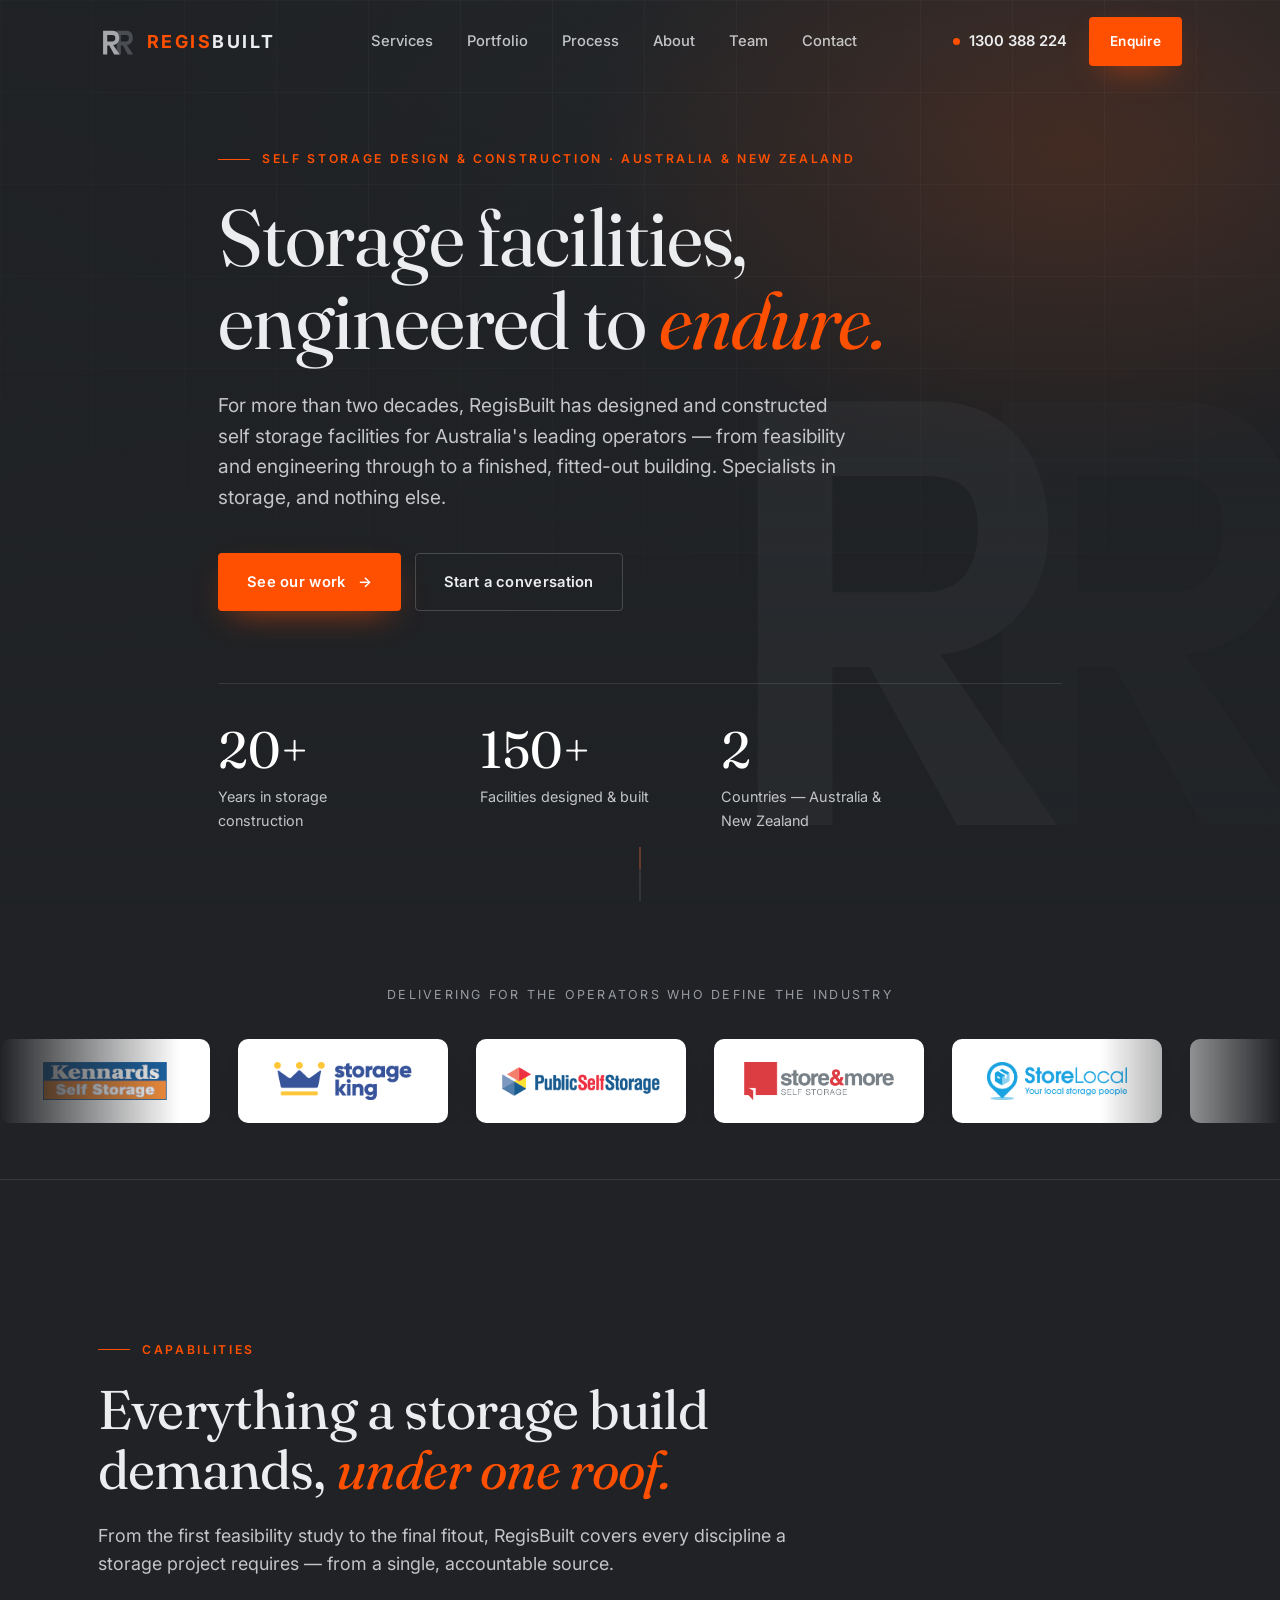
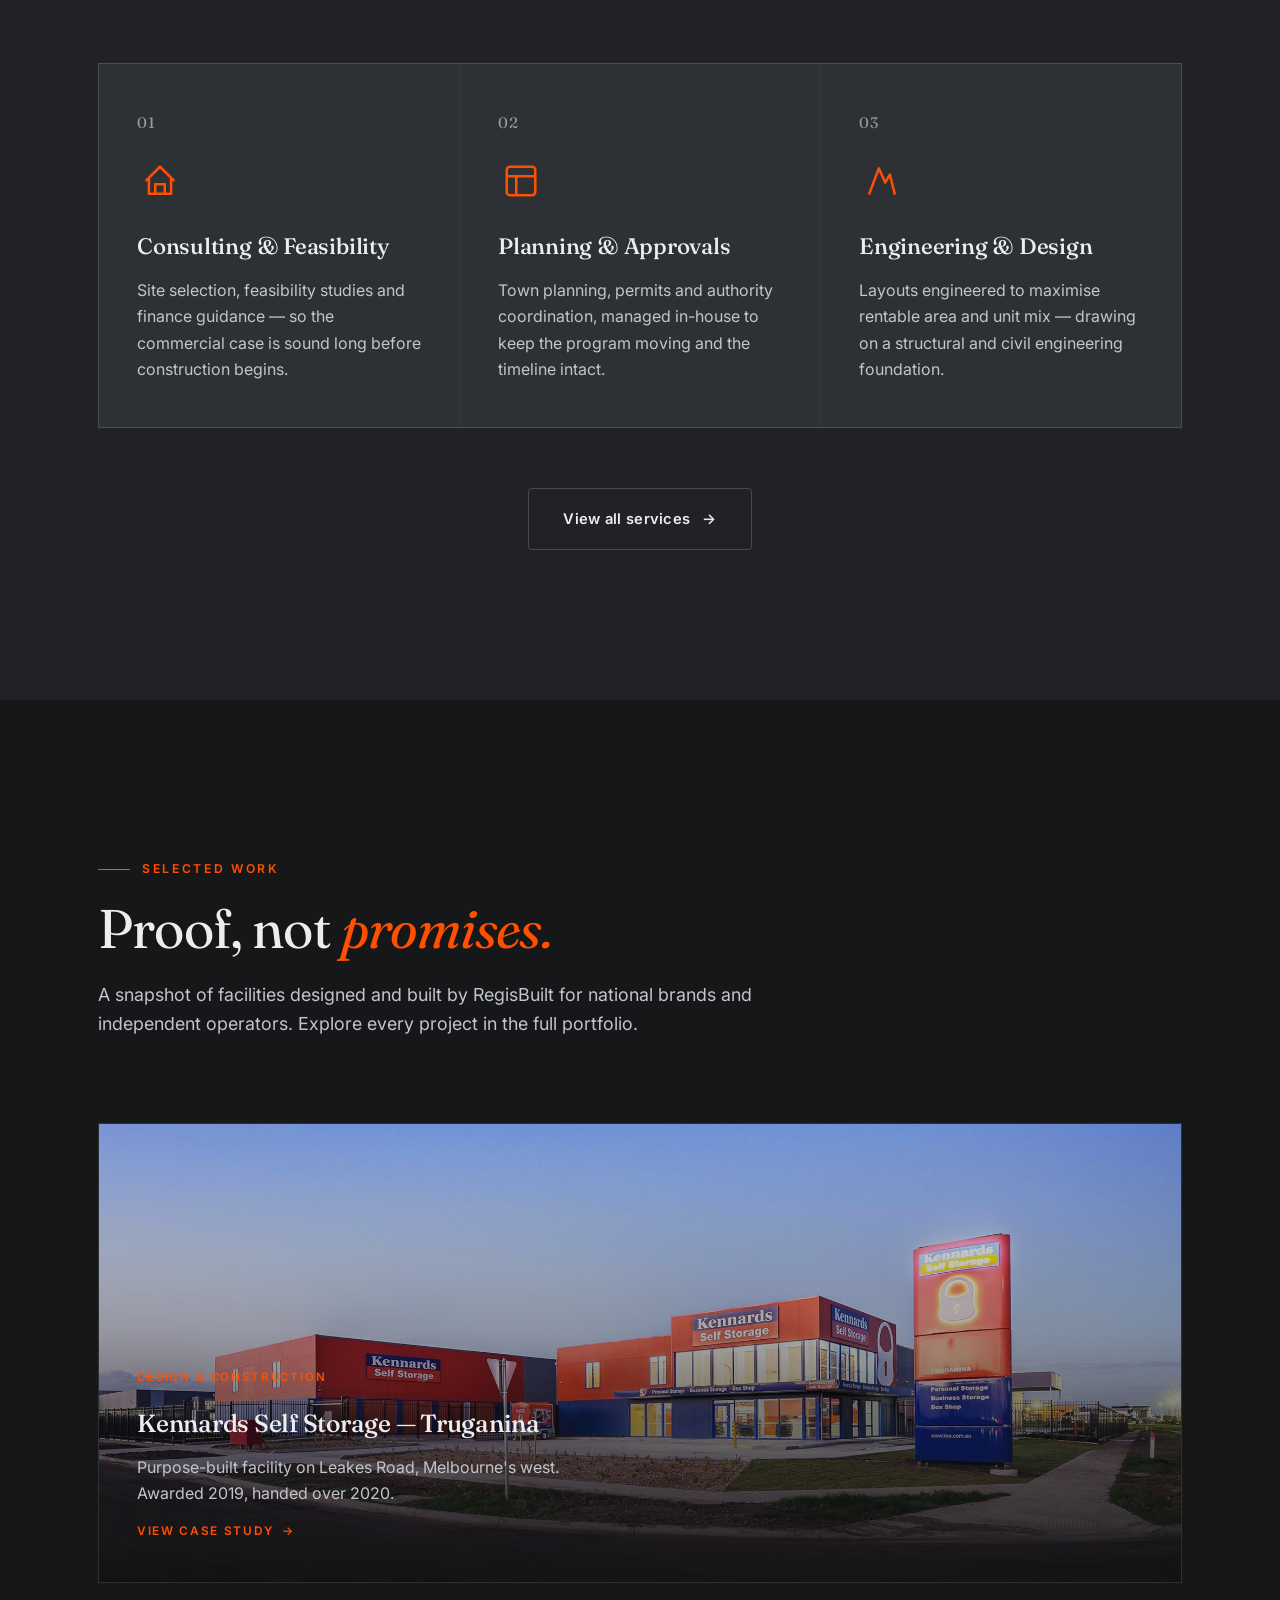
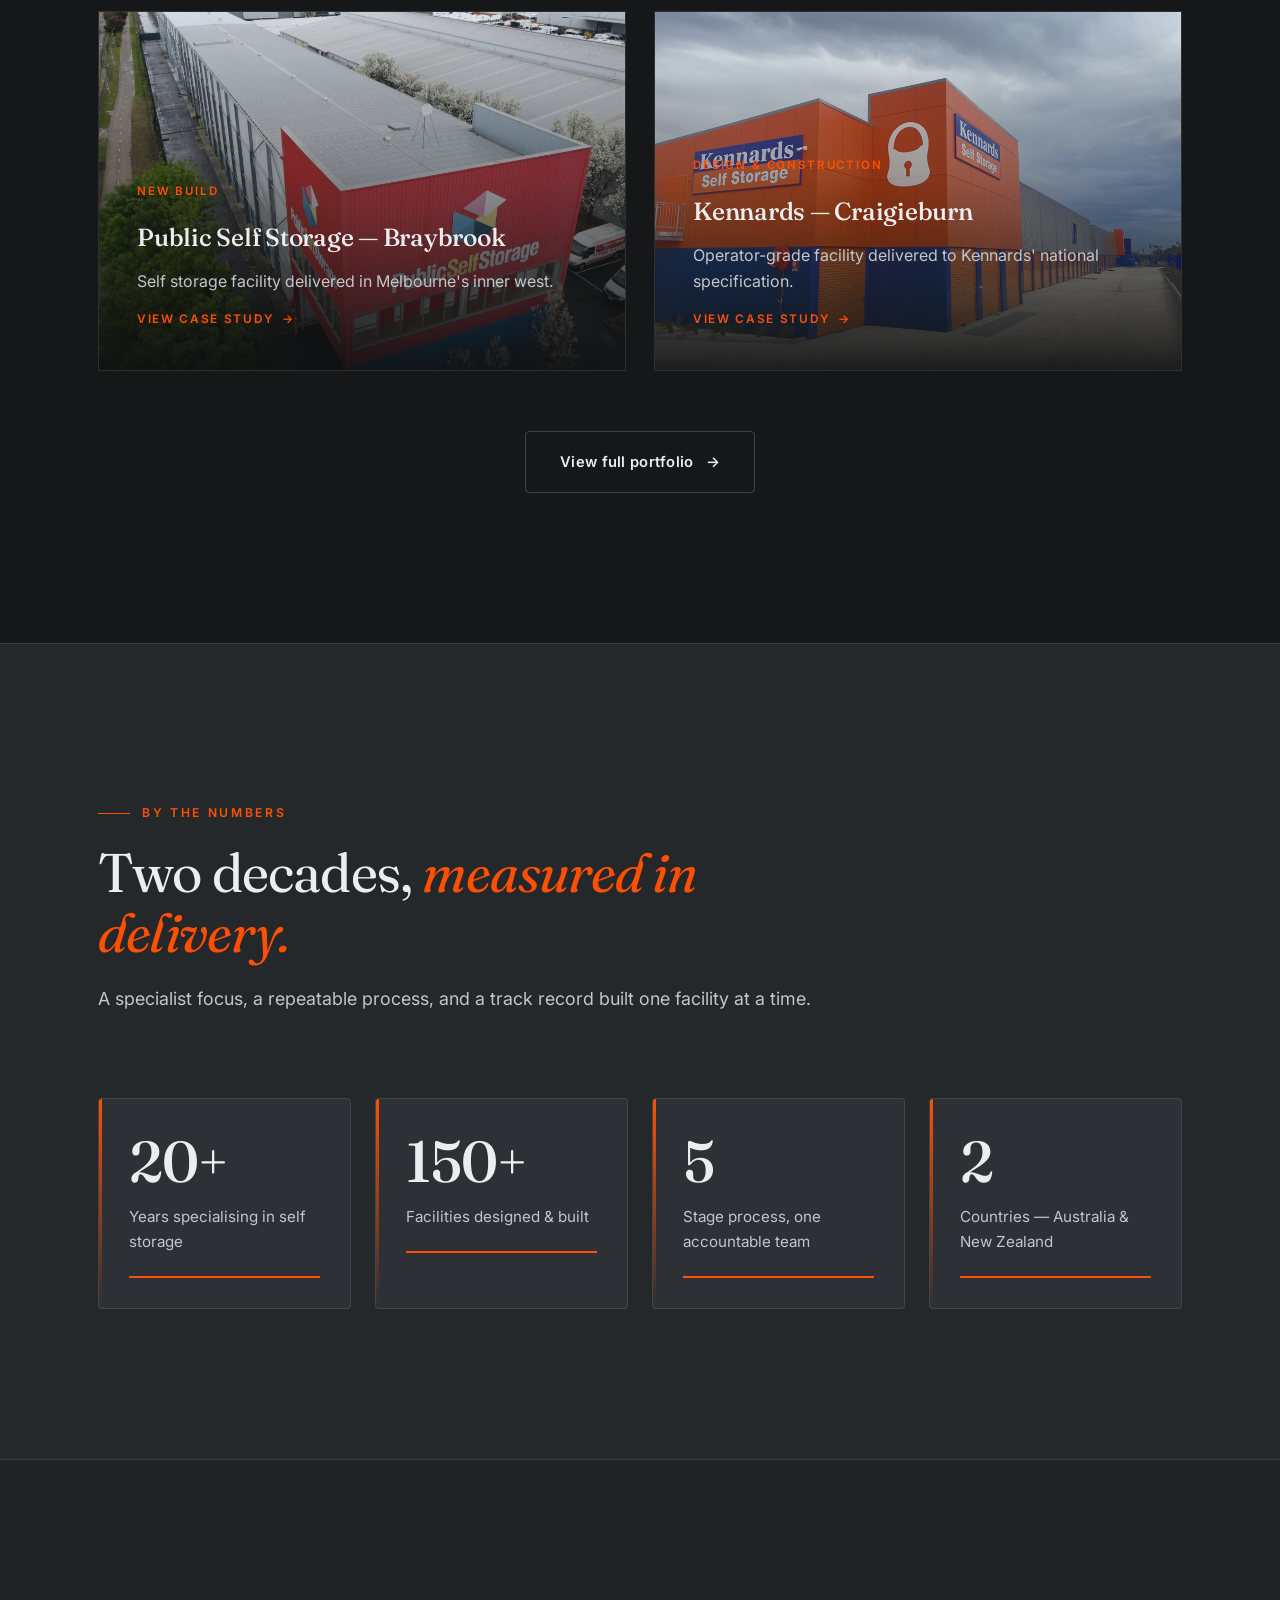
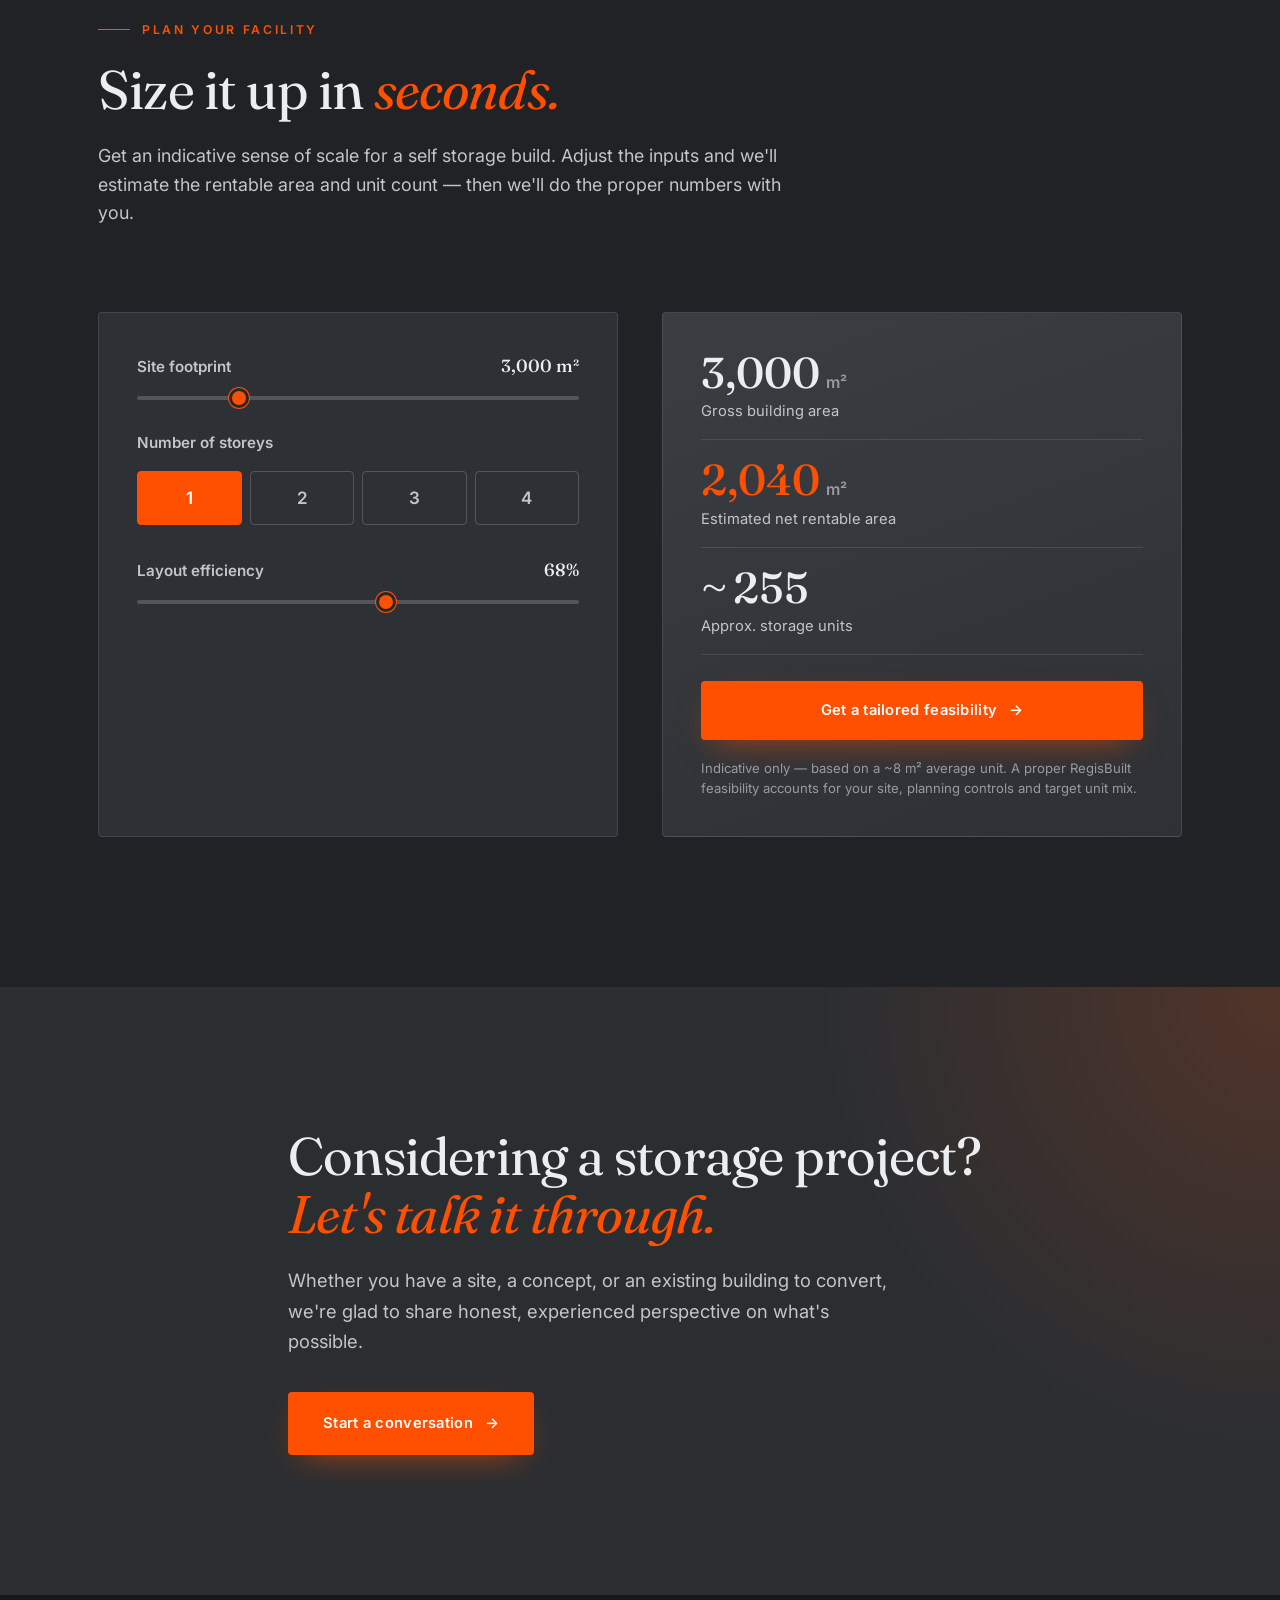
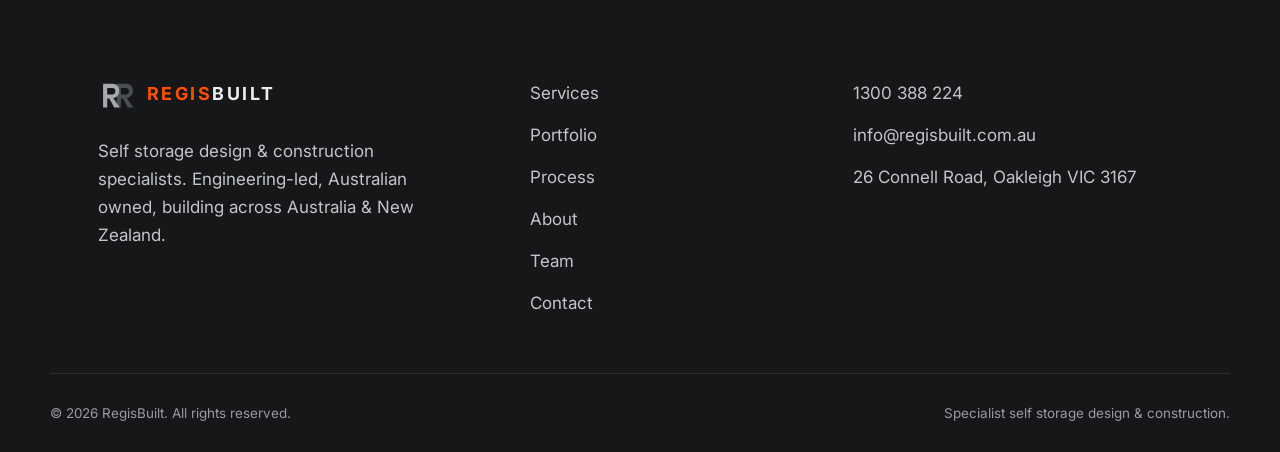
==== commit 92cd8f69: "Match main to published site" ====
--- a/index.html
+++ b/index.html
@@ -326,33 +326,6 @@
     </div>
   </footer>
 
-  <!-- Structured data — please confirm details before launch -->
-  <script type="application/ld+json">
-  {
-    "@context": "https://schema.org",
-    "@type": "GeneralContractor",
-    "name": "RegisBuilt",
-    "description": "Self storage design and construction specialists serving Australia and New Zealand.",
-    "url": "https://zachblair-maker.github.io/RegisBuilt/",
-    "telephone": "+611300388224",
-    "email": "info@regisbuilt.com.au",
-    "foundingDate": "2003",
-    "address": {
-      "@type": "PostalAddress",
-      "streetAddress": "26 Connell Road",
-      "addressLocality": "Oakleigh",
-      "addressRegion": "VIC",
-      "postalCode": "3167",
-      "addressCountry": "AU"
-    },
-    "areaServed": ["AU", "NZ"],
-    "sameAs": [
-      "https://www.facebook.com/regisbuilt/",
-      "https://www.instagram.com/regisbuilt/"
-    ]
-  }
-  </script>
-
   <script src="assets/js/main.js" defer></script>
 </body>
 </html>
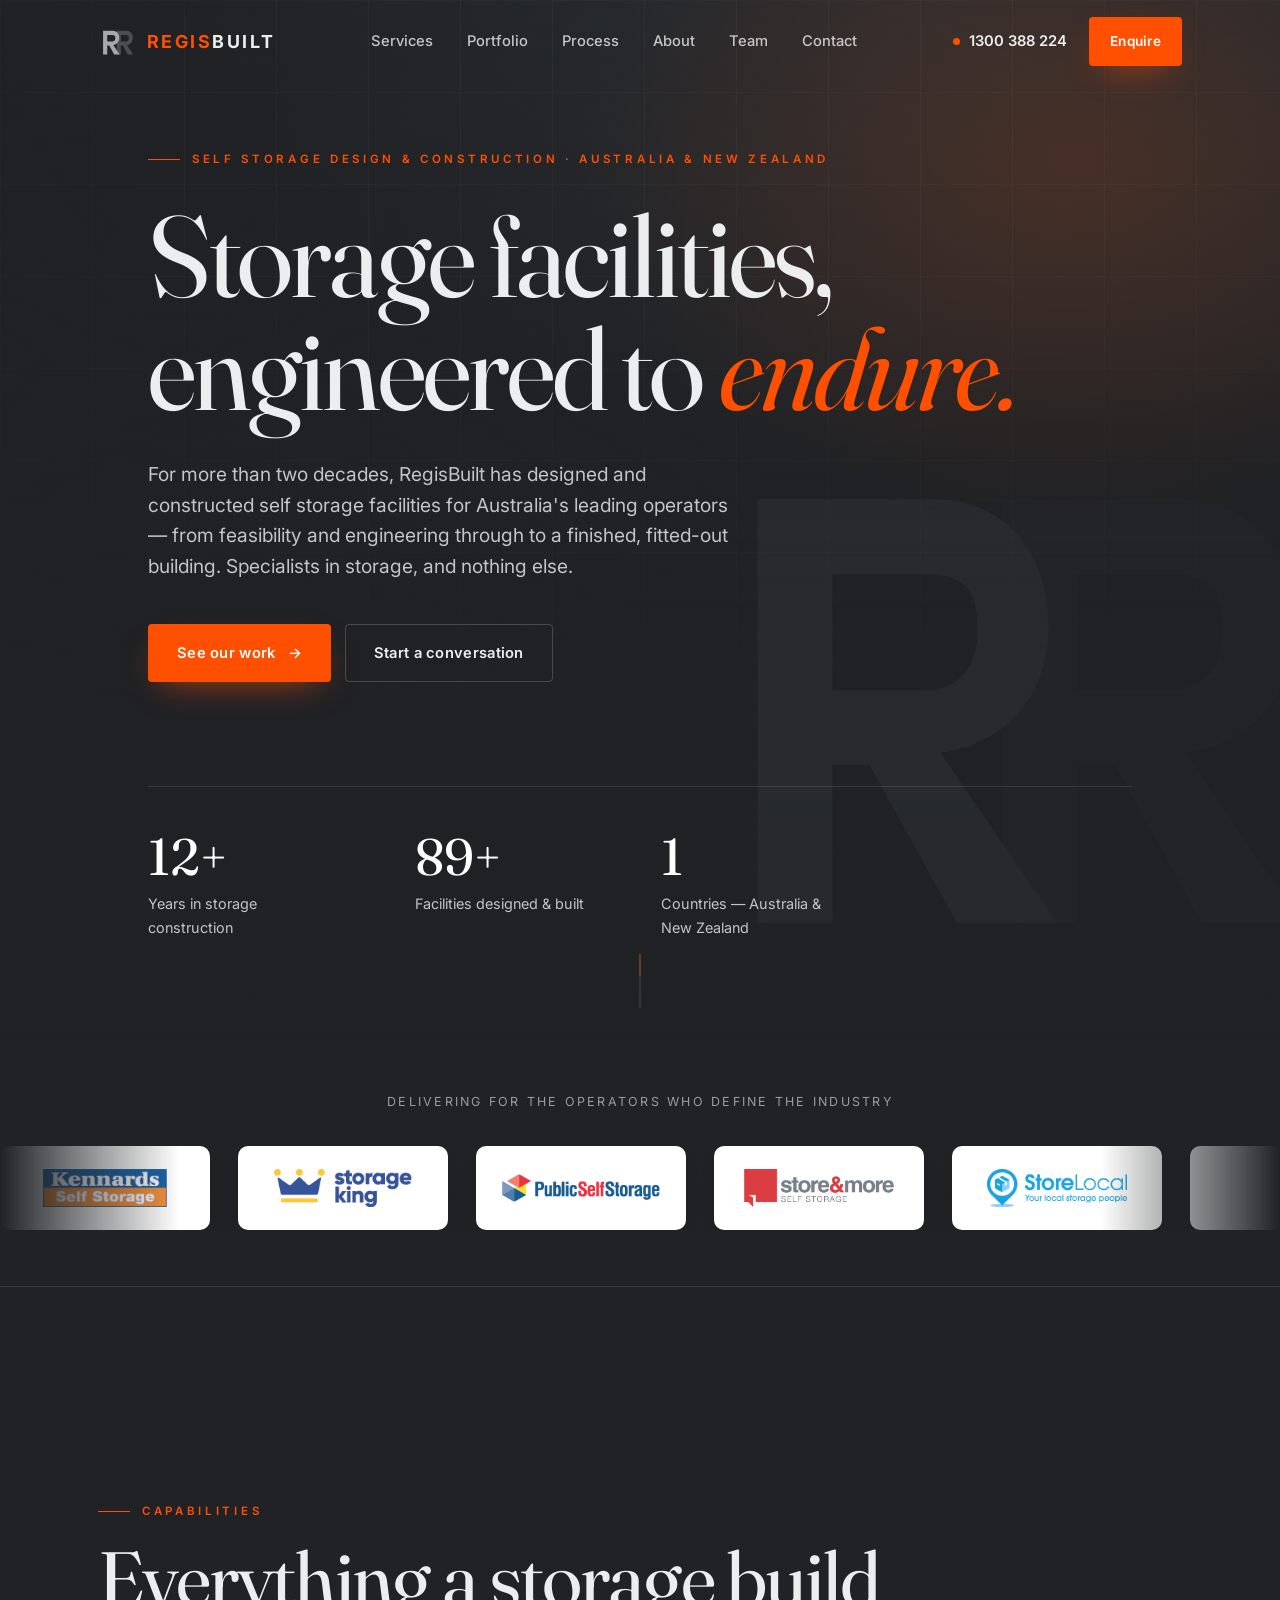
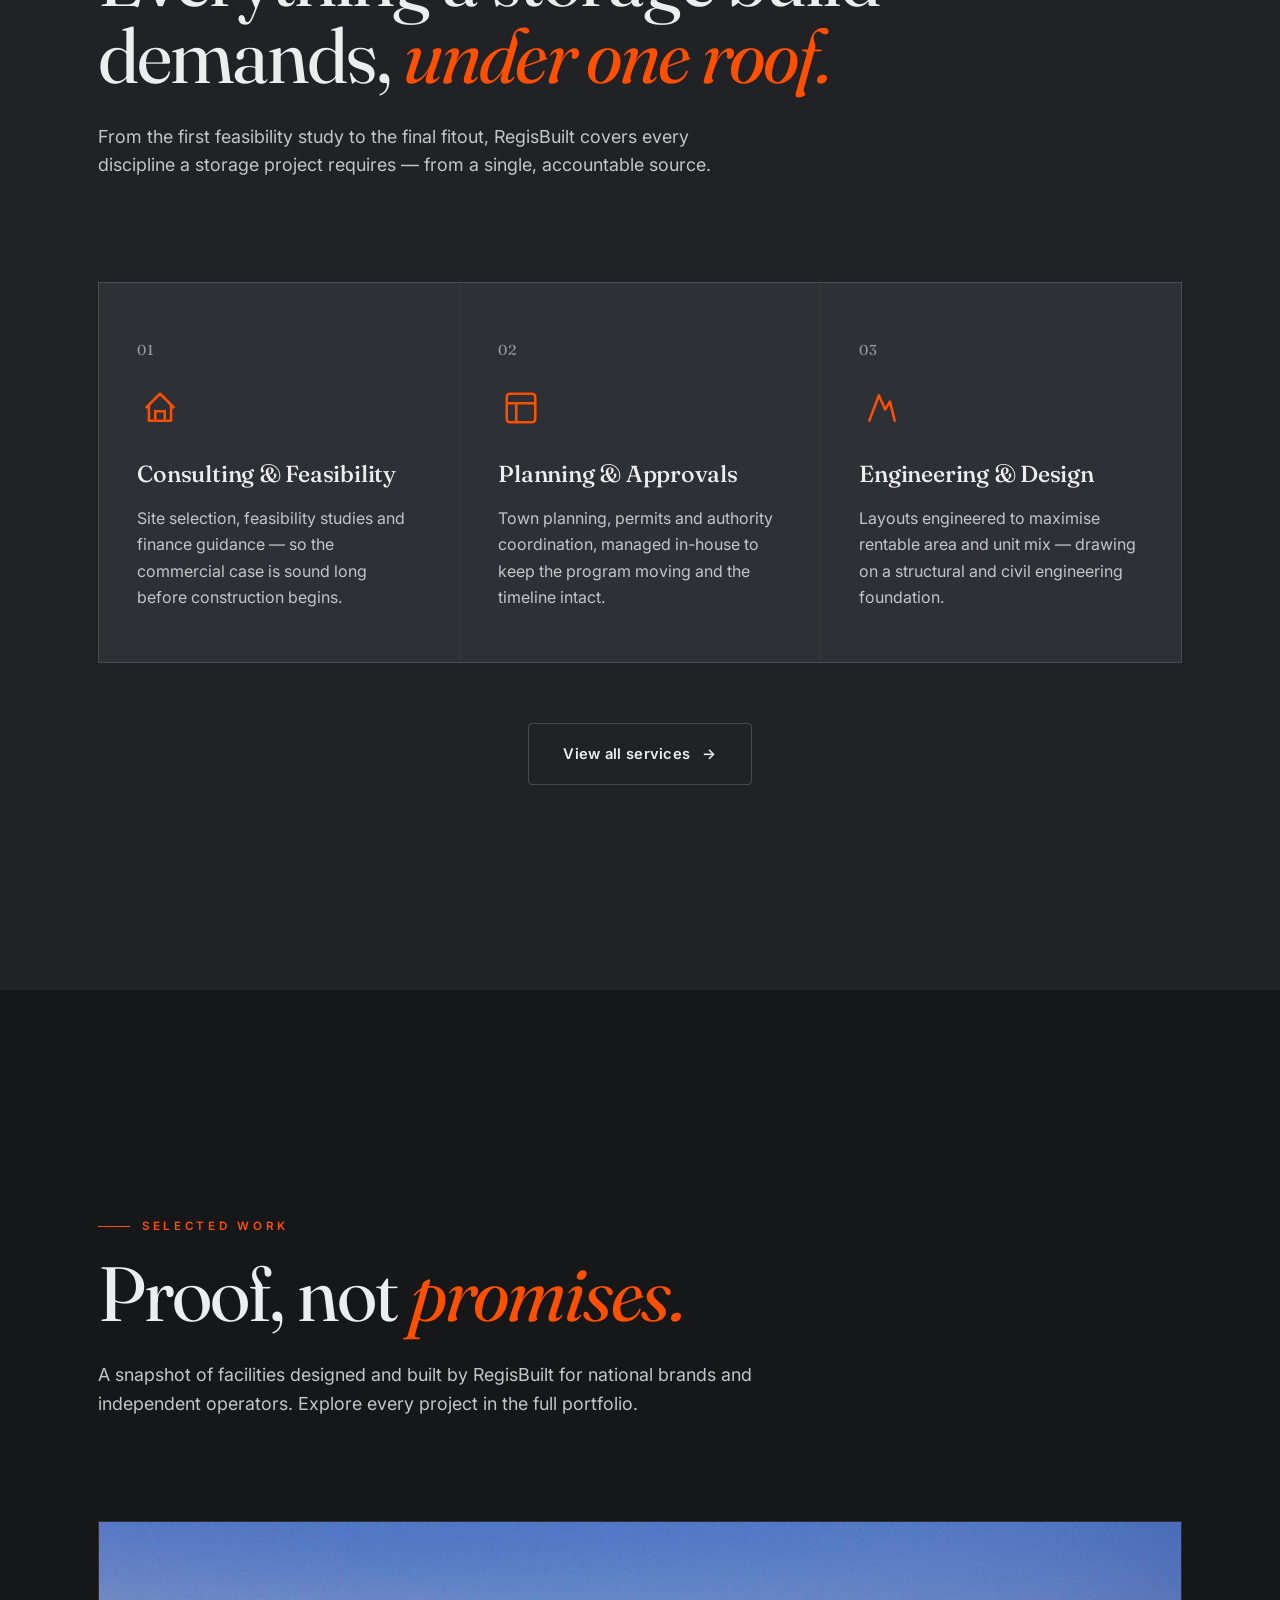
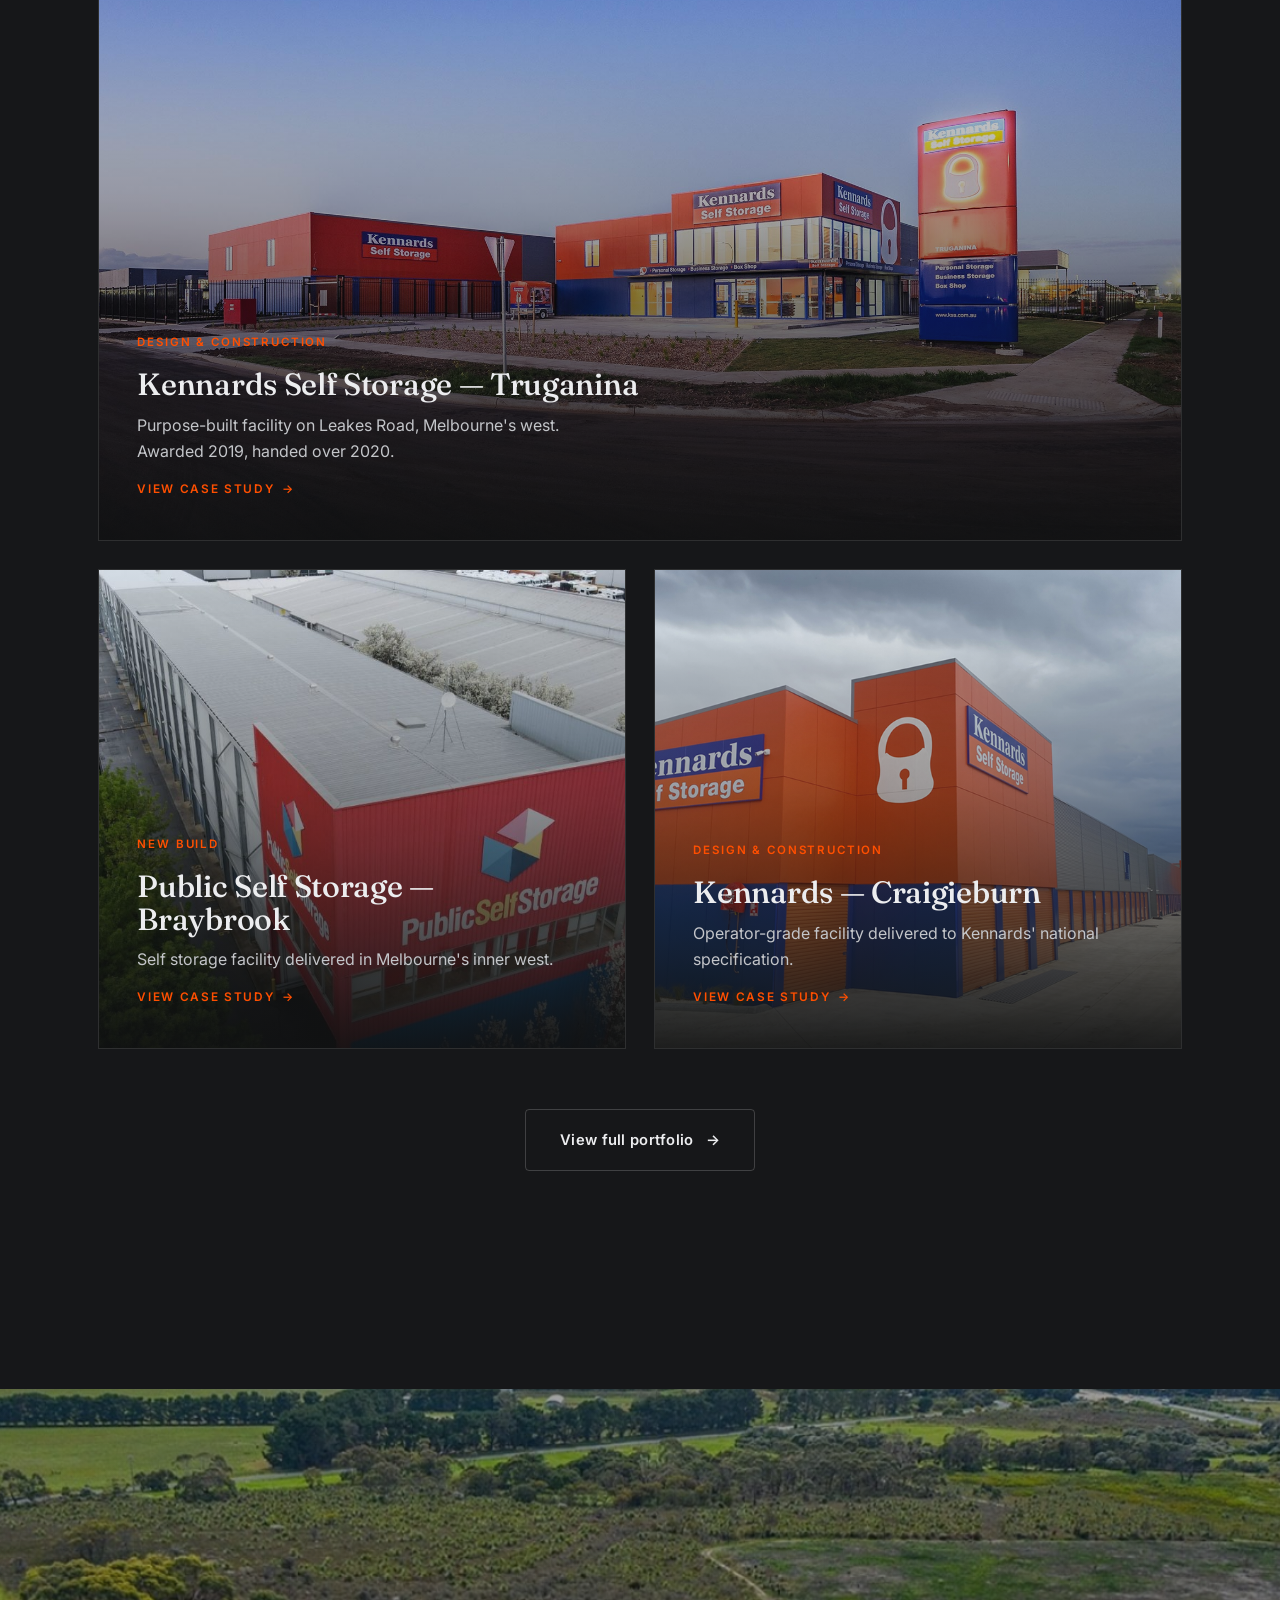
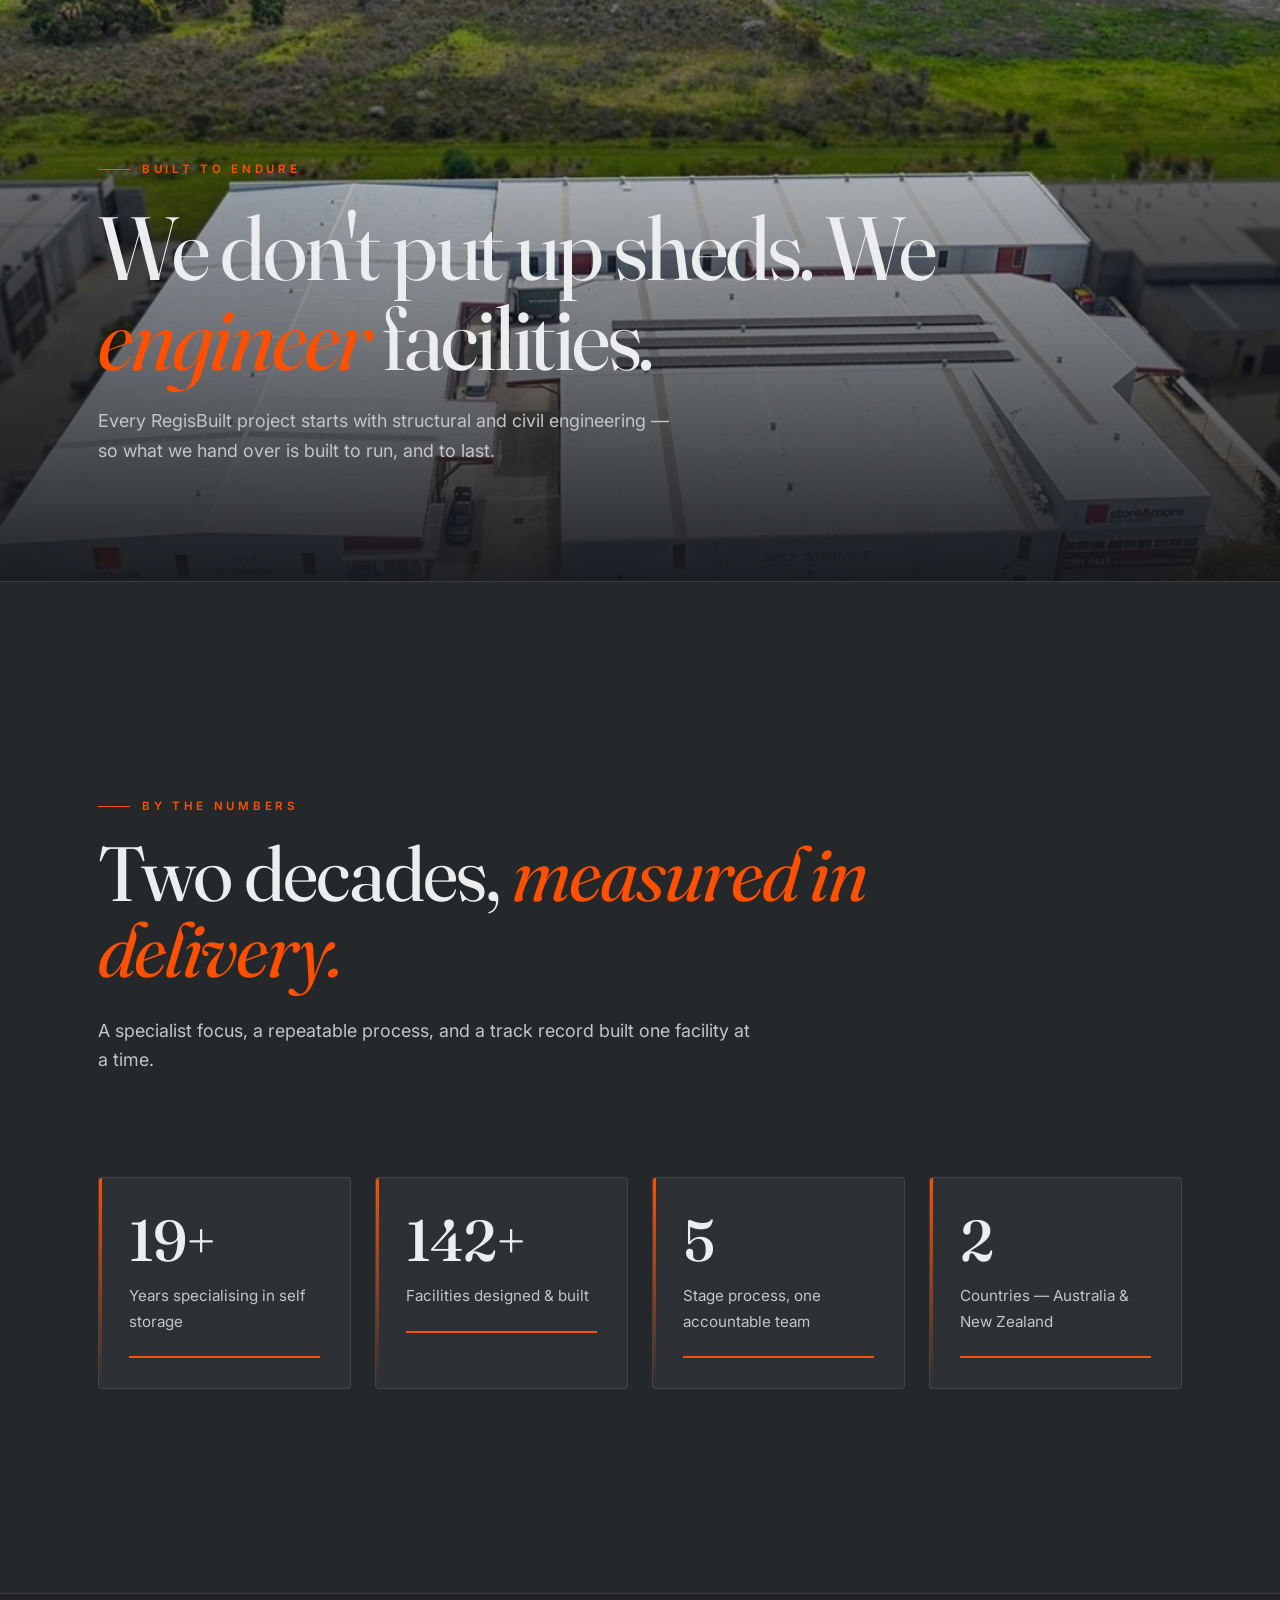
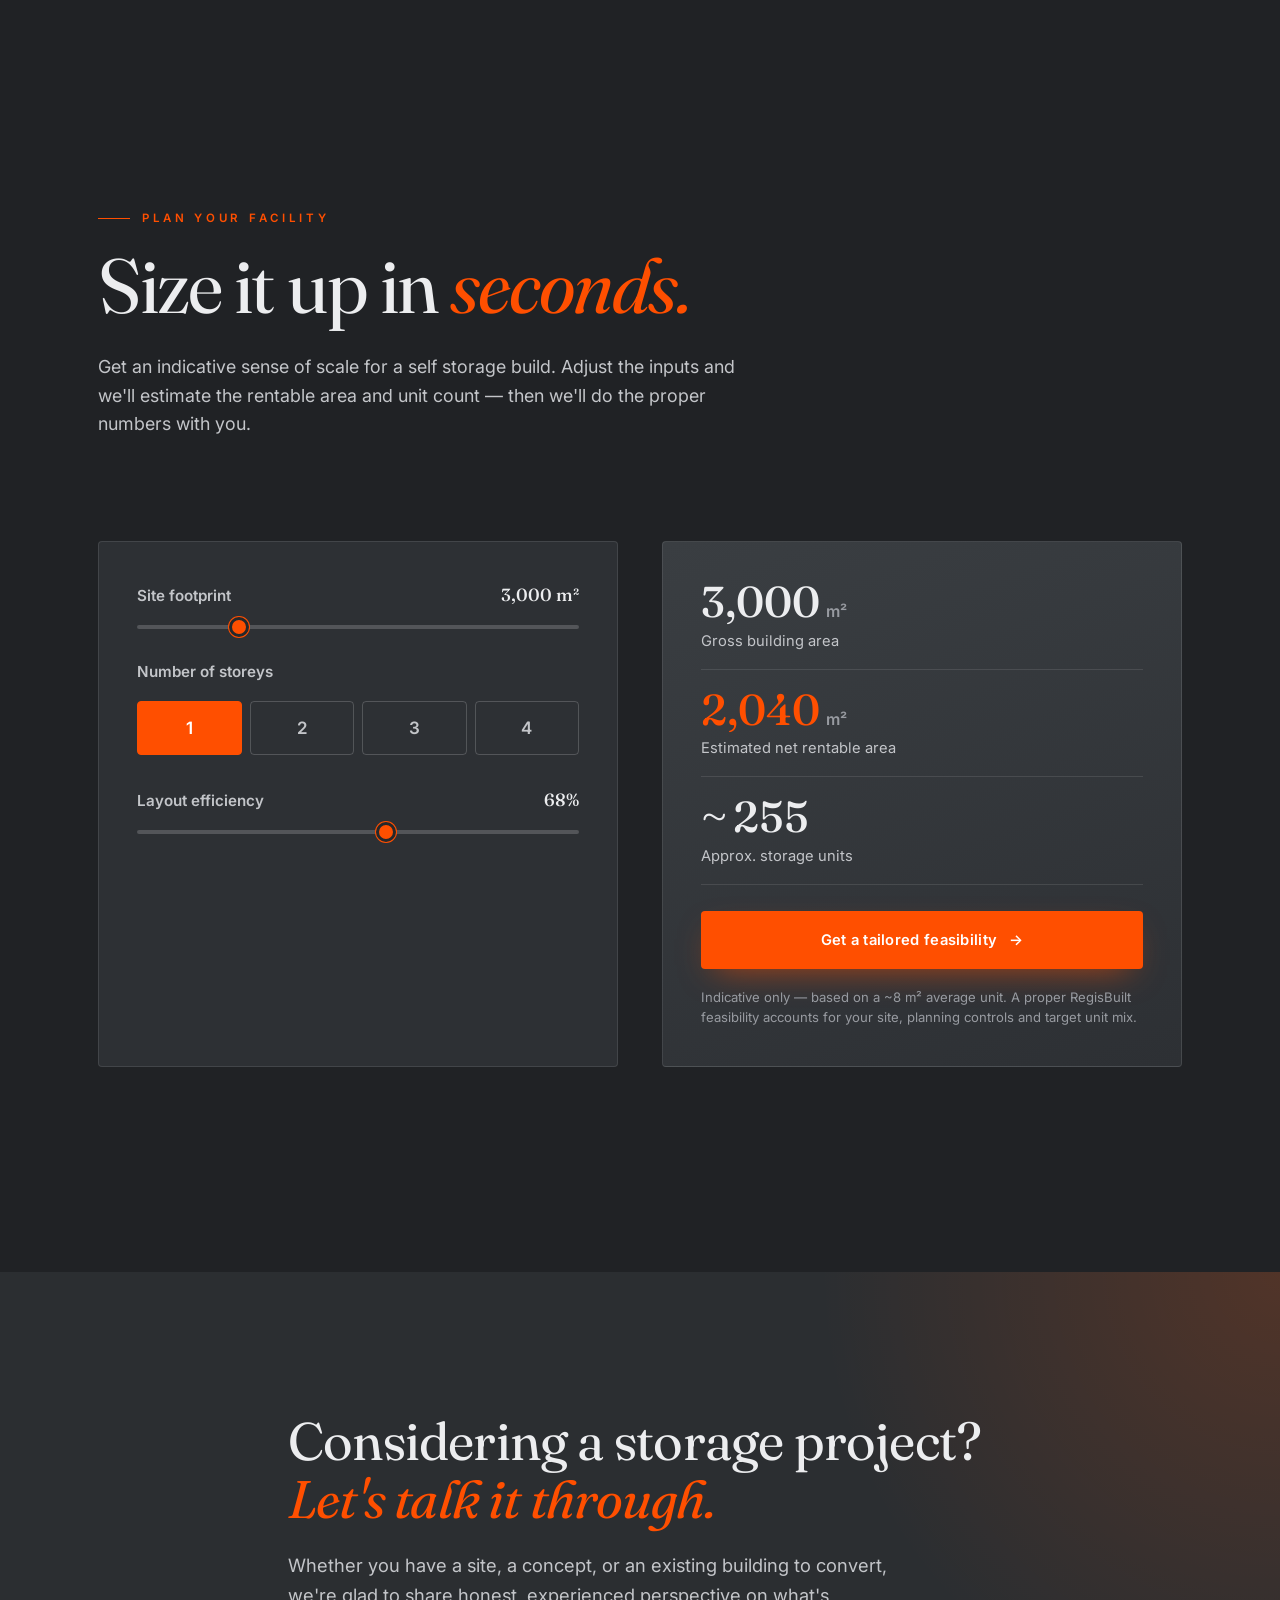
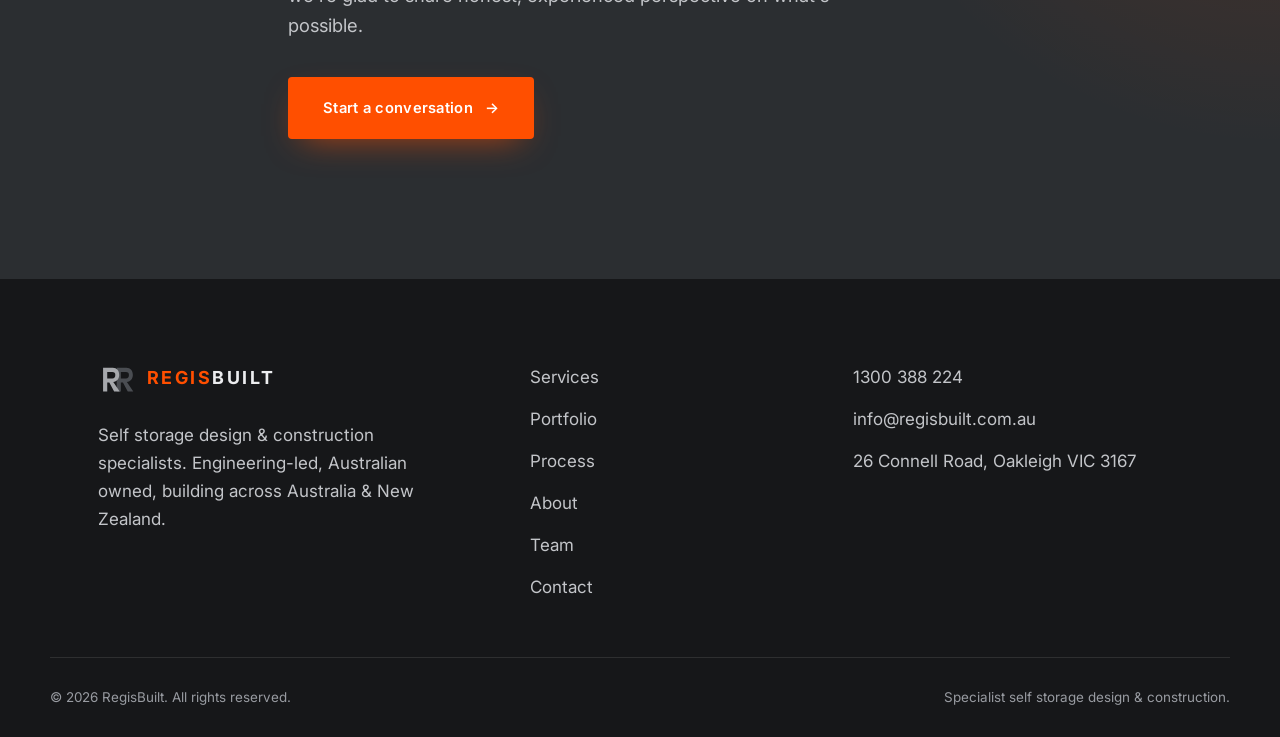
==== commit 01561b9a: "Redesign in cinematic premium style - Oversized serif display type and a much larger spacing rhythm " ====
--- a/index.html
+++ b/index.html
@@ -201,6 +201,17 @@
       </div>
     </section>
 
+    <!-- ============ CINEMATIC SHOWCASE ============ -->
+    <section class="showcase">
+      <div class="showcase__media" data-parallax style="background-image:url('assets/img/projects/storhub-north-lakes.jpg')"></div>
+      <div class="showcase__overlay"></div>
+      <div class="container showcase__inner reveal" data-reveal>
+        <p class="eyebrow">Built to endure</p>
+        <h2 class="showcase__title">We don't put up sheds. We <em>engineer</em> facilities.</h2>
+        <p class="showcase__sub">Every RegisBuilt project starts with structural and civil engineering &mdash; so what we hand over is built to run, and to last.</p>
+      </div>
+    </section>
+
     <section class="section stats-band" id="numbers">
       <div class="container">
         <header class="section__head reveal" data-reveal>
--- a/assets/css/styles.css
+++ b/assets/css/styles.css
@@ -545,3 +545,59 @@
   .team-row:nth-child(even) .team-row__photo { order: -1; }
   .team-row__photo { max-width: 300px; position: static; }
 }
+
+/* ===================================================================
+   CINEMATIC PREMIUM — oversized display, full-bleed imagery, space
+   =================================================================== */
+
+/* Type scale — bigger, lighter, image-led */
+.hero__inner { max-width: 1080px; }
+.hero__title { font-size: clamp(3rem, 9vw, 7.4rem); line-height: 0.98; letter-spacing: -0.025em; margin-top: 30px; }
+.hero__lead { font-size: clamp(1.1rem, 1.5vw, 1.35rem); max-width: 600px; margin-top: 34px; color: var(--soft); }
+.hero__cta { margin-top: 42px; }
+.hero__stats { margin-top: clamp(56px, 9vw, 104px); padding-top: 44px; gap: clamp(32px, 6vw, 90px); }
+
+.section { padding: clamp(110px, 16vw, 220px) 0; }
+.section--dark { padding: clamp(120px, 17vw, 240px) 0; }
+.section__head { max-width: 880px; margin-bottom: clamp(64px, 8vw, 110px); }
+.section__title { font-size: clamp(2.4rem, 6vw, 4.8rem); line-height: 1.0; letter-spacing: -0.025em; }
+.section__sub { font-size: clamp(1.1rem, 1.4vw, 1.35rem); margin-top: 28px; max-width: 60ch; }
+.eyebrow { font-size: 0.72rem; letter-spacing: 0.32em; }
+
+/* Page heroes — taller, cinematic */
+.page-hero { padding: calc(var(--header-h) + clamp(120px, 18vw, 200px)) 0 clamp(90px, 12vw, 150px); }
+.page-hero__inner { max-width: 960px; }
+.page-hero h1 { font-size: clamp(2.8rem, 8vw, 6rem); line-height: 1.0; letter-spacing: -0.025em; margin-top: 28px; }
+.page-hero p { font-size: clamp(1.15rem, 1.5vw, 1.4rem); max-width: 640px; margin-top: 30px; }
+
+/* Service cards — roomier */
+.card { padding: clamp(40px, 4vw, 60px) clamp(34px, 3vw, 48px); }
+.card__num { font-size: 0.9rem; }
+.card h3 { font-size: 1.45rem; margin-top: 8px; }
+
+/* Project cards — taller, more cinematic */
+.project { min-height: 480px; }
+.project--lg { min-height: 620px; }
+.project__body { padding: clamp(30px, 3vw, 48px); }
+.project__body h3 { font-size: clamp(1.5rem, 2.4vw, 2.2rem); line-height: 1.08; }
+
+/* Slower, more filmic reveals */
+.reveal { opacity: 0; transform: translateY(40px); transition: opacity 1.1s var(--ease), transform 1.1s var(--ease); }
+.reveal.is-visible { opacity: 1; transform: none; }
+
+/* Heavier hero scrim only where text sits — let the photography breathe */
+.hero__scrim { background:
+  linear-gradient(180deg, rgba(32,34,37,.55) 0%, rgba(32,34,37,.30) 34%, rgba(32,34,37,.92) 100%),
+  radial-gradient(70% 60% at 14% 26%, rgba(32,34,37,.40), transparent 74%); }
+
+/* ---- Full-bleed cinematic showcase band ---- */
+.showcase { position: relative; min-height: clamp(520px, 88vh, 920px); display: flex; align-items: flex-end; overflow: hidden; isolation: isolate; }
+.showcase__media { position: absolute; inset: -12% 0; z-index: -2; background-size: cover; background-position: center; will-change: transform; }
+.showcase__overlay { position: absolute; inset: 0; z-index: -1;
+  background: linear-gradient(180deg, rgba(20,22,26,.40) 0%, rgba(20,22,26,.15) 38%, rgba(20,22,26,.94) 100%); }
+.showcase__inner { padding-top: clamp(140px, 20vw, 240px); padding-bottom: clamp(56px, 9vw, 120px); }
+.showcase__title { font-family: var(--font-display); font-weight: 400; font-size: clamp(2.4rem, 7vw, 5.6rem); line-height: 1.0; letter-spacing: -0.025em; max-width: 20ch; margin-top: 24px; }
+.showcase__title em { font-style: italic; color: var(--orange); }
+.showcase__sub { color: var(--soft); font-size: clamp(1.05rem, 1.4vw, 1.3rem); max-width: 52ch; margin-top: 24px; }
+
+@media (prefers-reduced-motion: reduce) { .showcase__media { transform: none !important; } }
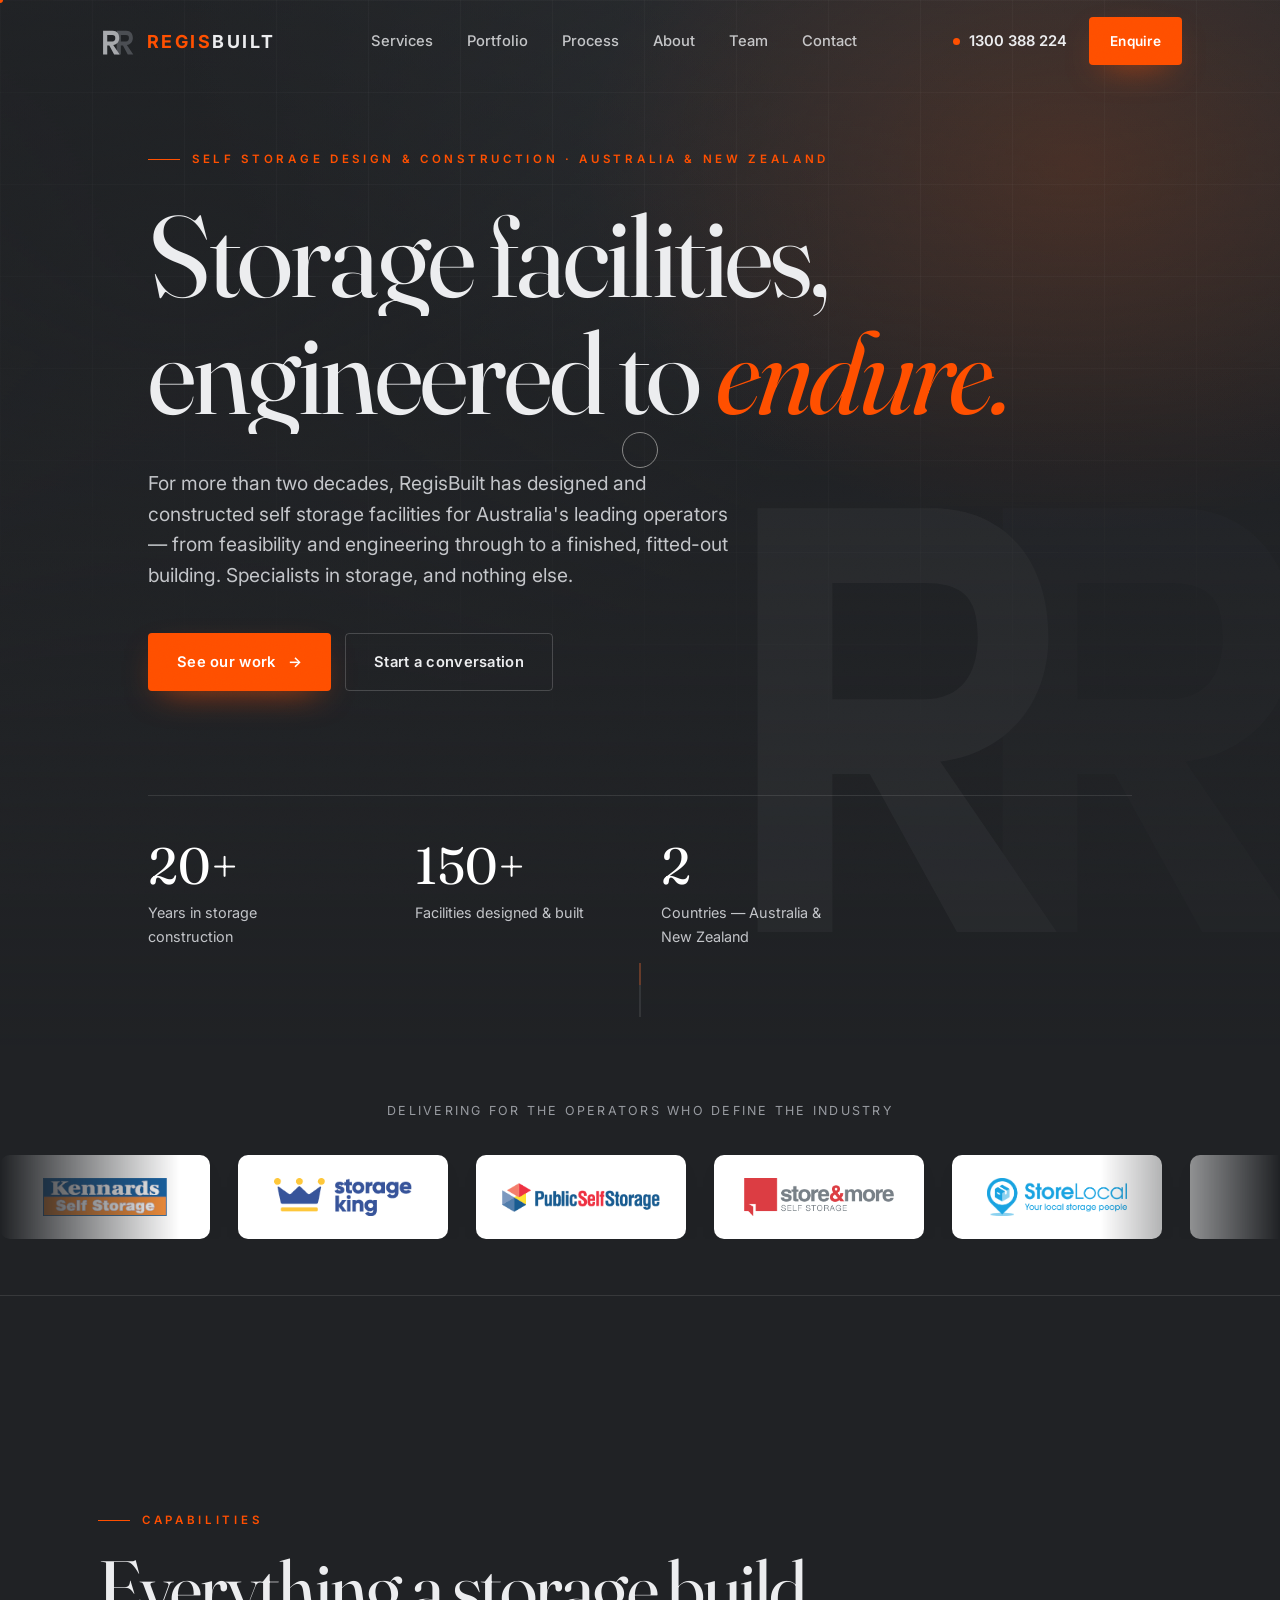
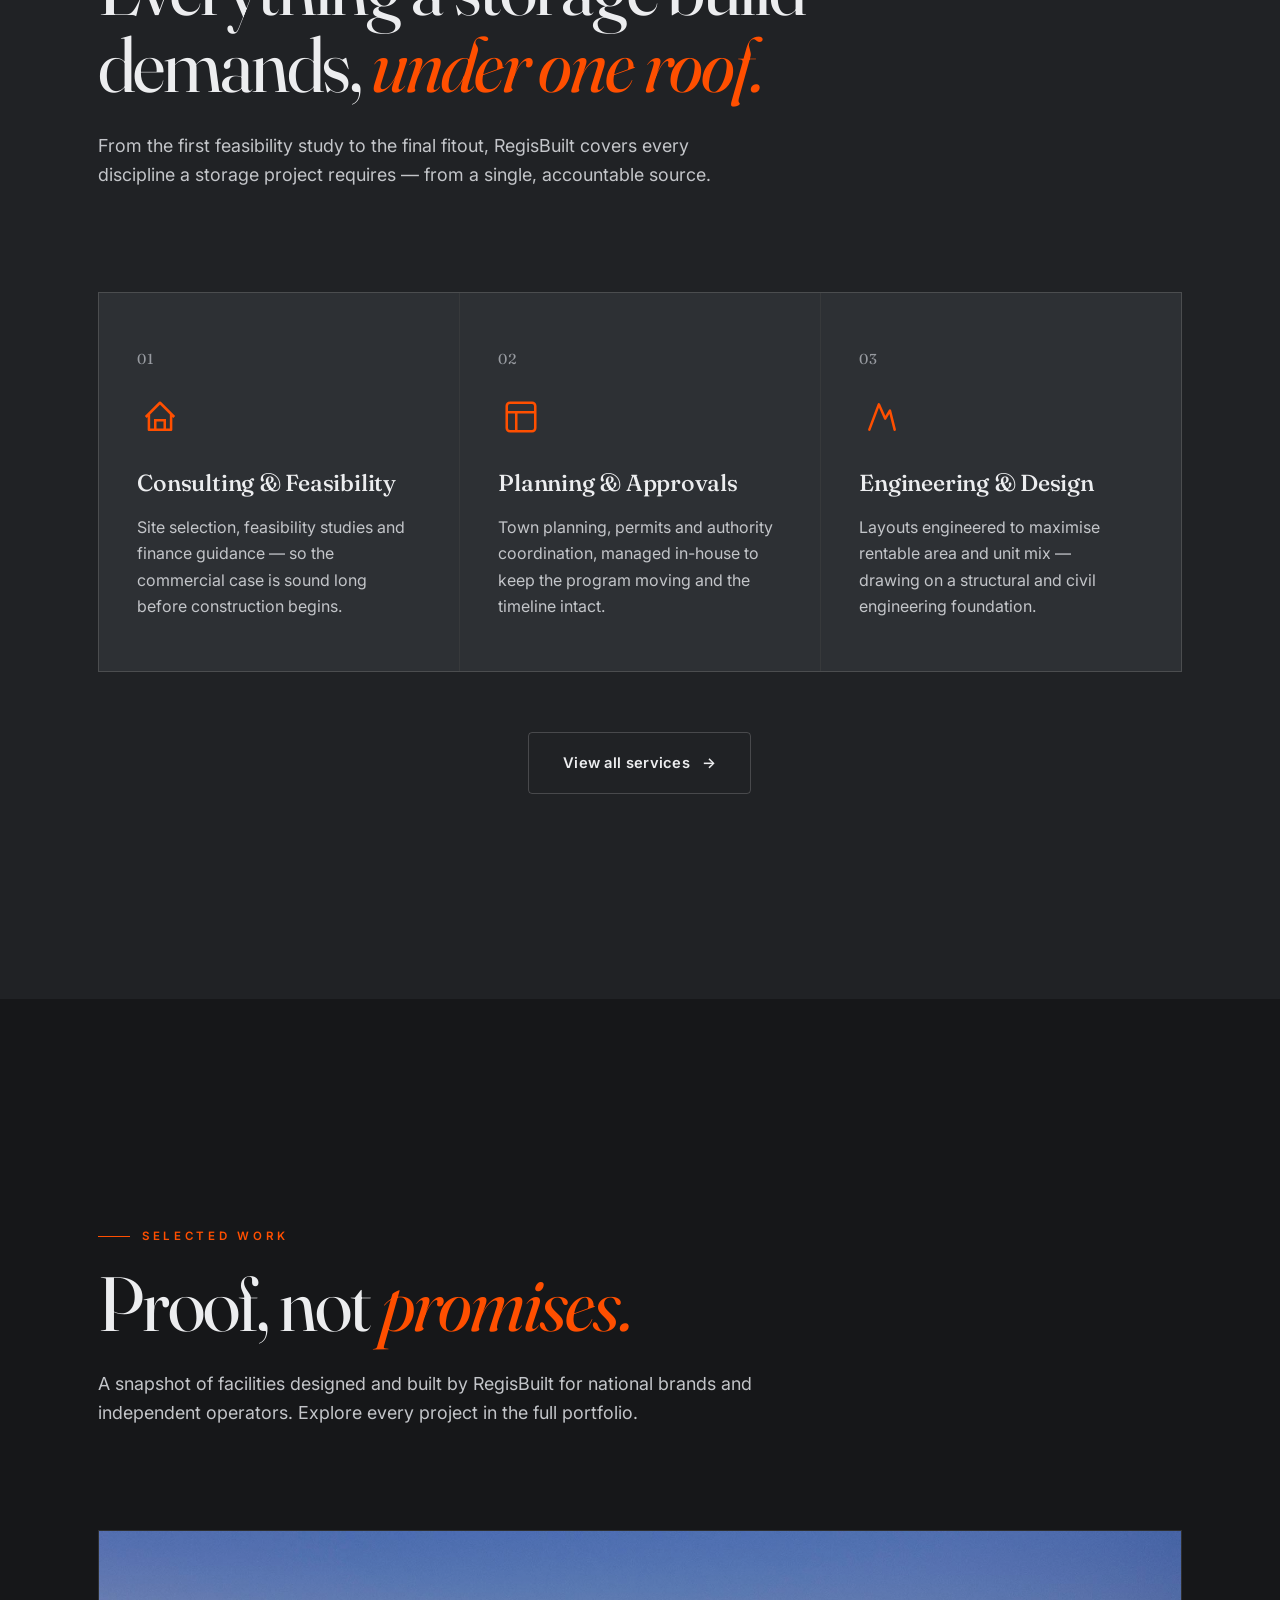
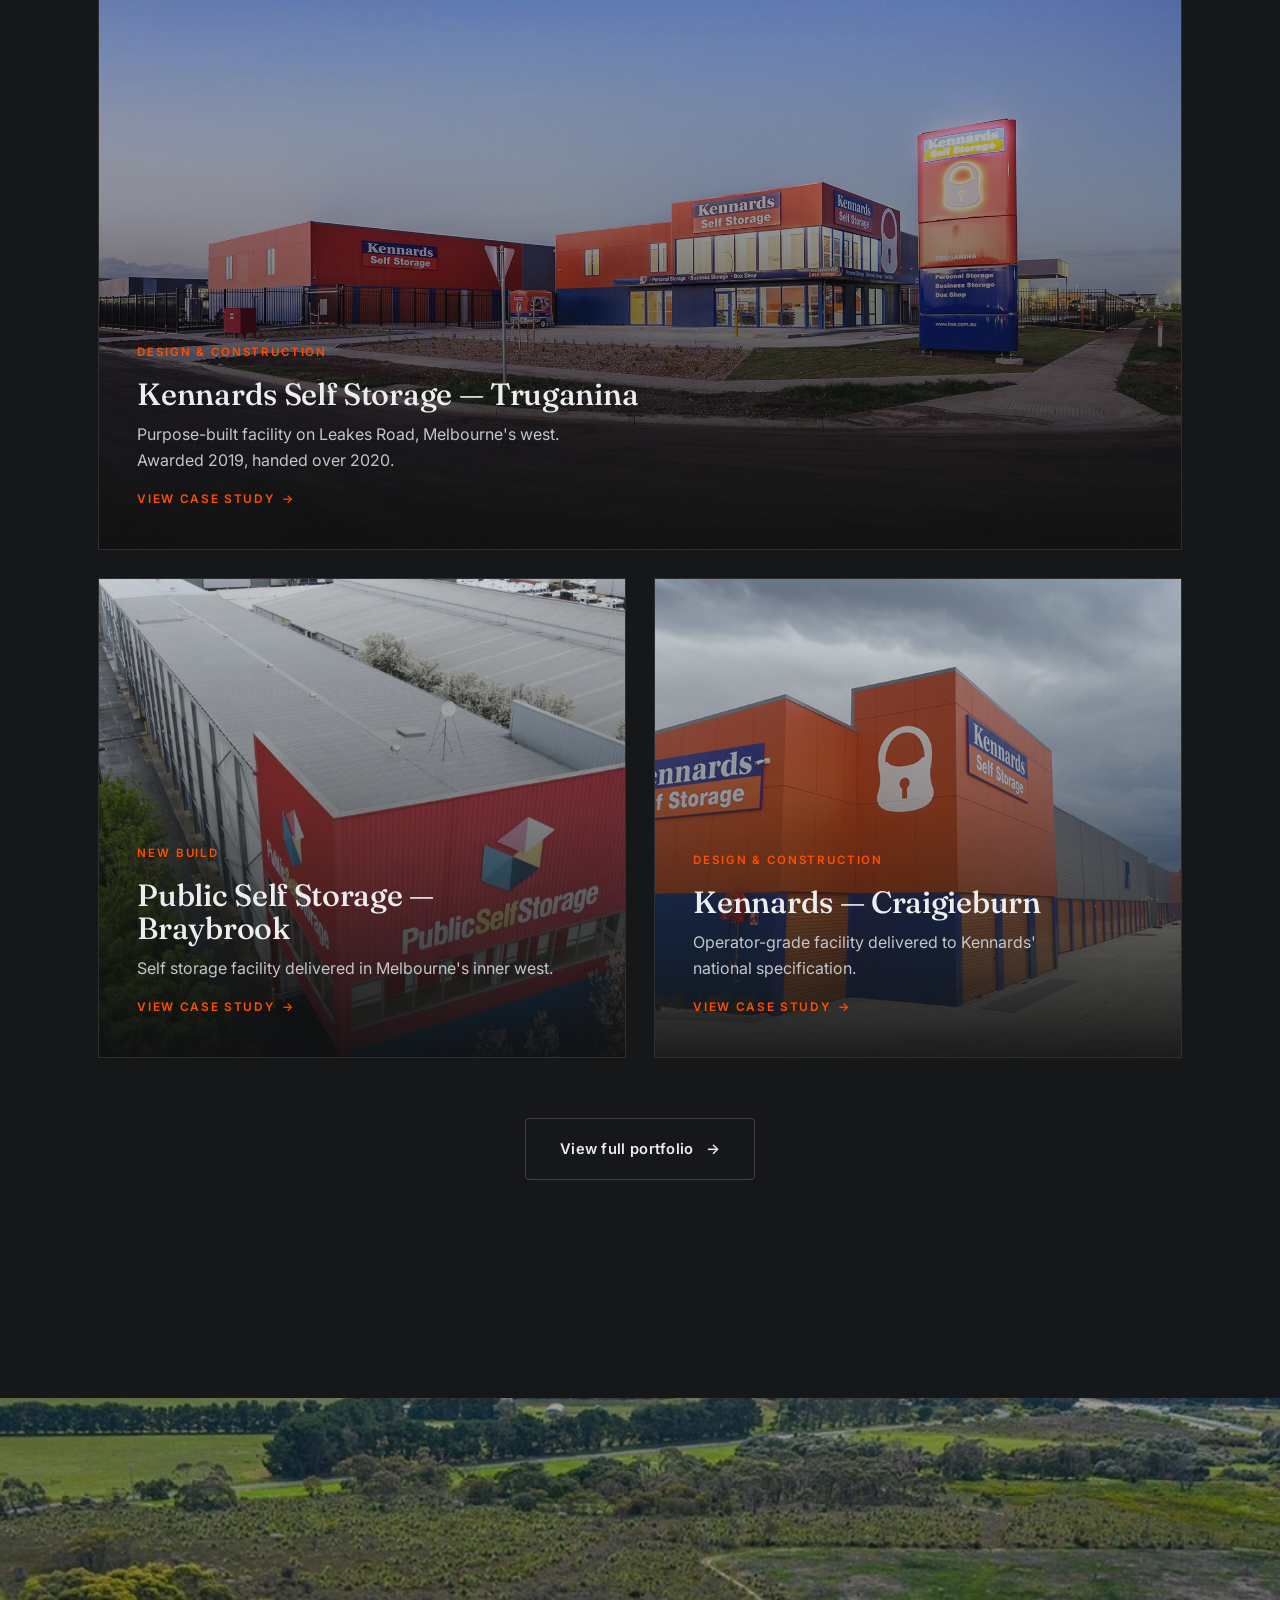
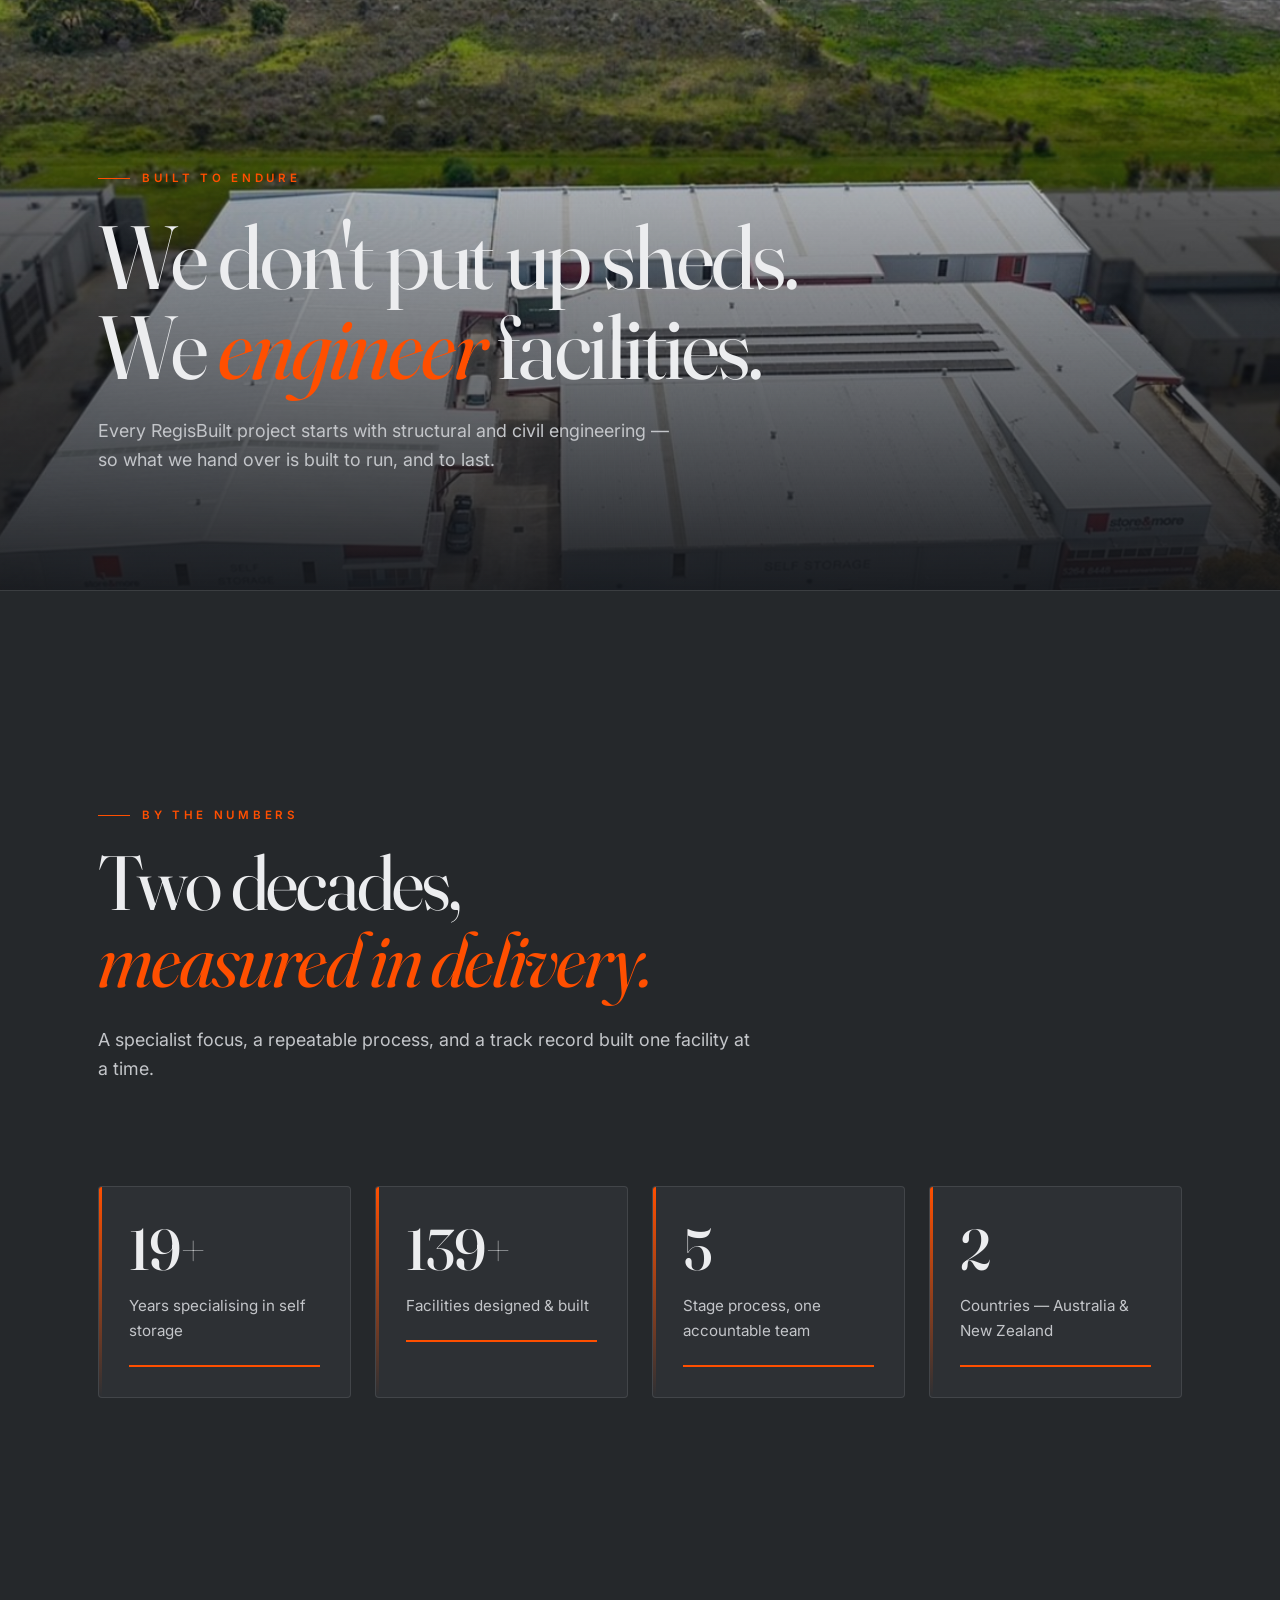
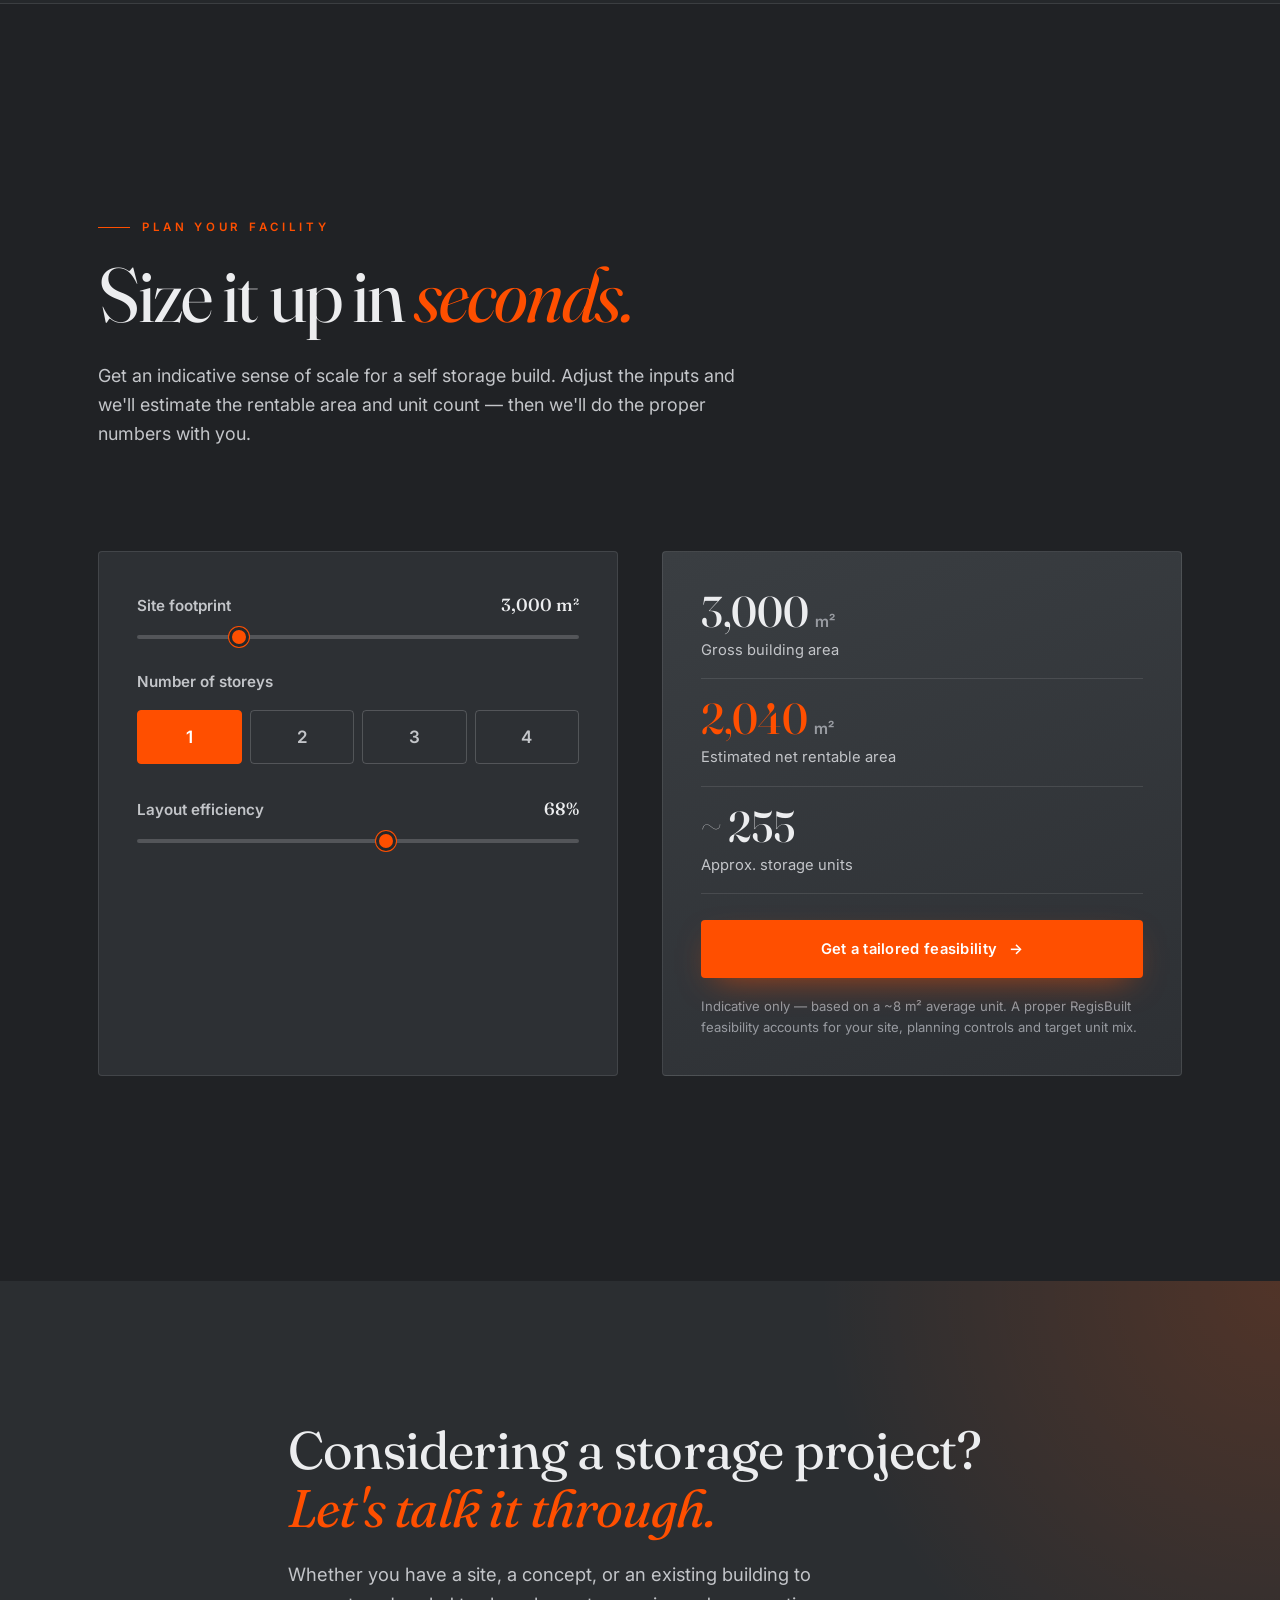
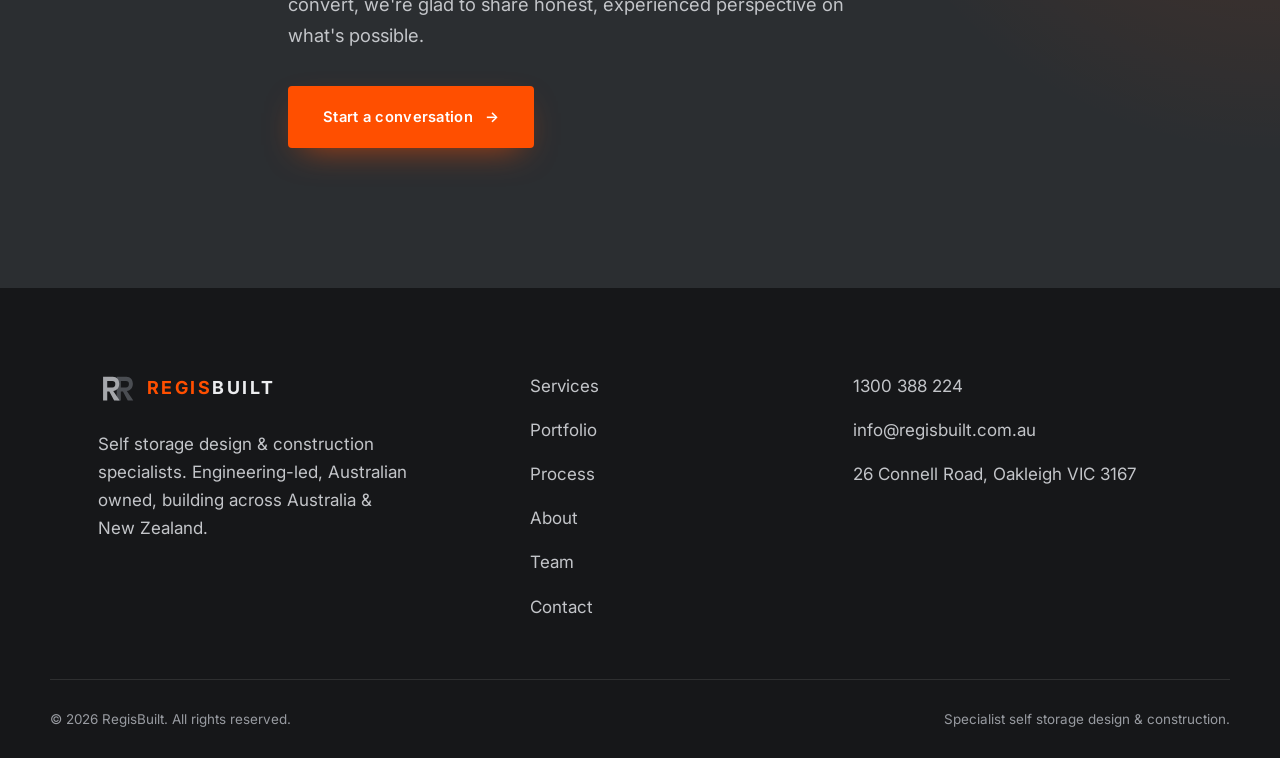
==== commit 11daef16: "Flagship craft pass: cursor, grain, line-reveal, magnetic CTAs - Hero headline reveals line-by-line " ====
--- a/index.html
+++ b/index.html
@@ -69,8 +69,9 @@
 
       <div class="container hero__inner">
         <p class="eyebrow reveal" data-reveal>Self Storage Design &amp; Construction &middot; Australia &amp; New Zealand</p>
-        <h1 class="hero__title reveal" data-reveal>
-          Storage facilities,<br/>engineered to <em>endure.</em>
+        <h1 class="hero__title">
+          <span class="line"><span>Storage facilities,</span></span>
+          <span class="line"><span>engineered to <em>endure.</em></span></span>
         </h1>
         <p class="hero__lead reveal" data-reveal>
           For more than two decades, RegisBuilt has designed and constructed self storage facilities for Australia's leading operators &mdash; from feasibility and engineering through to a finished, fitted-out building. Specialists in storage, and nothing else.
--- a/assets/css/styles.css
+++ b/assets/css/styles.css
@@ -601,3 +601,79 @@
 .showcase__sub { color: var(--soft); font-size: clamp(1.05rem, 1.4vw, 1.3rem); max-width: 52ch; margin-top: 24px; }
 
 @media (prefers-reduced-motion: reduce) { .showcase__media { transform: none !important; } }
+
+/* ===================================================================
+   CRAFT PASS — flagship-grade detail (grain · cursor · reveals · type)
+   =================================================================== */
+
+/* Optical sizing + considered wrapping */
+.hero__title, .section__title, .page-hero h1, .showcase__title, .member__name, .team-row__name, .stat-card__num, .calc__rnum {
+  font-optical-sizing: auto; font-variation-settings: "opsz" 144; text-wrap: balance;
+}
+.hero__lead, .section__sub, .page-hero p, .showcase__sub, p { text-wrap: pretty; }
+
+/* Film-grain texture — filmic depth over the whole page */
+body::after {
+  content: ""; position: fixed; inset: 0; z-index: 9997; pointer-events: none; opacity: .045;
+  mix-blend-mode: overlay;
+  background-image: url("data:image/svg+xml,%3Csvg xmlns='http://www.w3.org/2000/svg' width='220' height='220'%3E%3Cfilter id='n'%3E%3CfeTurbulence type='fractalNoise' baseFrequency='0.82' numOctaves='2' stitchTiles='stitch'/%3E%3C/filter%3E%3Crect width='220' height='220' filter='url(%23n)'/%3E%3C/svg%3E");
+  background-size: 220px 220px;
+  animation: grain 7s steps(6) infinite;
+}
+@keyframes grain {
+  0%{transform:translate(0,0)} 20%{transform:translate(-3%,2%)} 40%{transform:translate(2%,-3%)}
+  60%{transform:translate(-2%,-2%)} 80%{transform:translate(3%,2%)} 100%{transform:translate(0,0)}
+}
+
+/* Scroll progress + custom cursor (created by JS) */
+.scroll-progress { position: fixed; top: 0; left: 0; height: 2px; width: 0; z-index: 9998;
+  background: linear-gradient(90deg, var(--orange), var(--orange-2)); box-shadow: 0 0 12px -2px var(--orange); }
+.cursor-dot, .cursor-ring { position: fixed; top: 0; left: 0; pointer-events: none; z-index: 10000; border-radius: 50%; will-change: transform; }
+.cursor-dot { width: 6px; height: 6px; margin: -3px 0 0 -3px; background: var(--orange); }
+.cursor-ring { width: 36px; height: 36px; margin: -18px 0 0 -18px; border: 1px solid rgba(255,255,255,.55); mix-blend-mode: difference;
+  transition: width .28s var(--ease), height .28s var(--ease), margin .28s var(--ease), border-color .28s var(--ease), background-color .28s var(--ease); }
+.cursor-ring.is-hover { width: 58px; height: 58px; margin: -29px 0 0 -29px; border-color: var(--orange); background: rgba(255,79,0,.06); }
+.cursor-ring.is-down { width: 28px; height: 28px; margin: -14px 0 0 -14px; }
+body.cursor-on, body.cursor-on a, body.cursor-on button, body.cursor-on label,
+body.cursor-on input, body.cursor-on textarea, body.cursor-on select, body.cursor-on .filter-btn { cursor: none; }
+
+/* Hero headline — line-by-line clip reveal on load */
+.hero__title .line { display: block; overflow: hidden; padding-bottom: 0.04em; }
+.hero__title .line > span { display: block; transform: translateY(110%); transition: transform 1.05s var(--ease); }
+.hero__title .line:nth-child(2) > span { transition-delay: .12s; }
+body.is-loaded .hero__title .line > span { transform: none; }
+
+/* Above-the-fold load intro for hero supporting elements */
+.hero__inner .eyebrow, .hero__lead, .hero__cta, .hero__stats {
+  opacity: 0; transform: translateY(22px); transition: opacity 1s var(--ease), transform 1s var(--ease); }
+body.is-loaded .hero__inner .eyebrow { transition-delay: .30s; }
+body.is-loaded .hero__lead { transition-delay: .42s; }
+body.is-loaded .hero__cta { transition-delay: .52s; }
+body.is-loaded .hero__stats { transition-delay: .62s; }
+body.is-loaded .hero__inner .eyebrow, body.is-loaded .hero__lead, body.is-loaded .hero__cta, body.is-loaded .hero__stats { opacity: 1; transform: none; }
+
+/* Buttons: magnetic + sweep refinement */
+.btn { position: relative; will-change: transform; }
+.btn--primary { overflow: hidden; }
+.btn--primary::after { content: ""; position: absolute; inset: 0; z-index: 0;
+  background: linear-gradient(120deg, transparent 0%, rgba(255,255,255,.22) 50%, transparent 100%);
+  transform: translateX(-120%); transition: transform .7s var(--ease); }
+.btn--primary:hover::after { transform: translateX(120%); }
+.btn--primary > * { position: relative; z-index: 1; }
+
+/* Inline / footer link underline grow */
+.footer__nav a, .footer__contact a, .contact__details a, .member__links a, .team-row__links a {
+  background-image: linear-gradient(var(--orange), var(--orange)); background-size: 0% 1px;
+  background-position: 0 100%; background-repeat: no-repeat; transition: background-size .35s var(--ease), color .25s var(--ease); padding-bottom: 2px; }
+.footer__nav a:hover, .footer__contact a:hover, .contact__details a:hover { background-size: 100% 1px; }
+
+/* Refined project card image motion */
+.project__media { transition: transform 1.1s var(--ease), filter 1.1s var(--ease); filter: saturate(.92) brightness(.92); }
+.project:hover .project__media { transform: scale(1.06); filter: saturate(1.04) brightness(1); }
+
+@media (prefers-reduced-motion: reduce) {
+  body::after { animation: none; }
+  .hero__title .line > span,
+  .hero__inner .eyebrow, .hero__lead, .hero__cta, .hero__stats { transform: none !important; opacity: 1 !important; }
+}
+@media (hover: none), (pointer: coarse) { .cursor-dot, .cursor-ring { display: none; } }
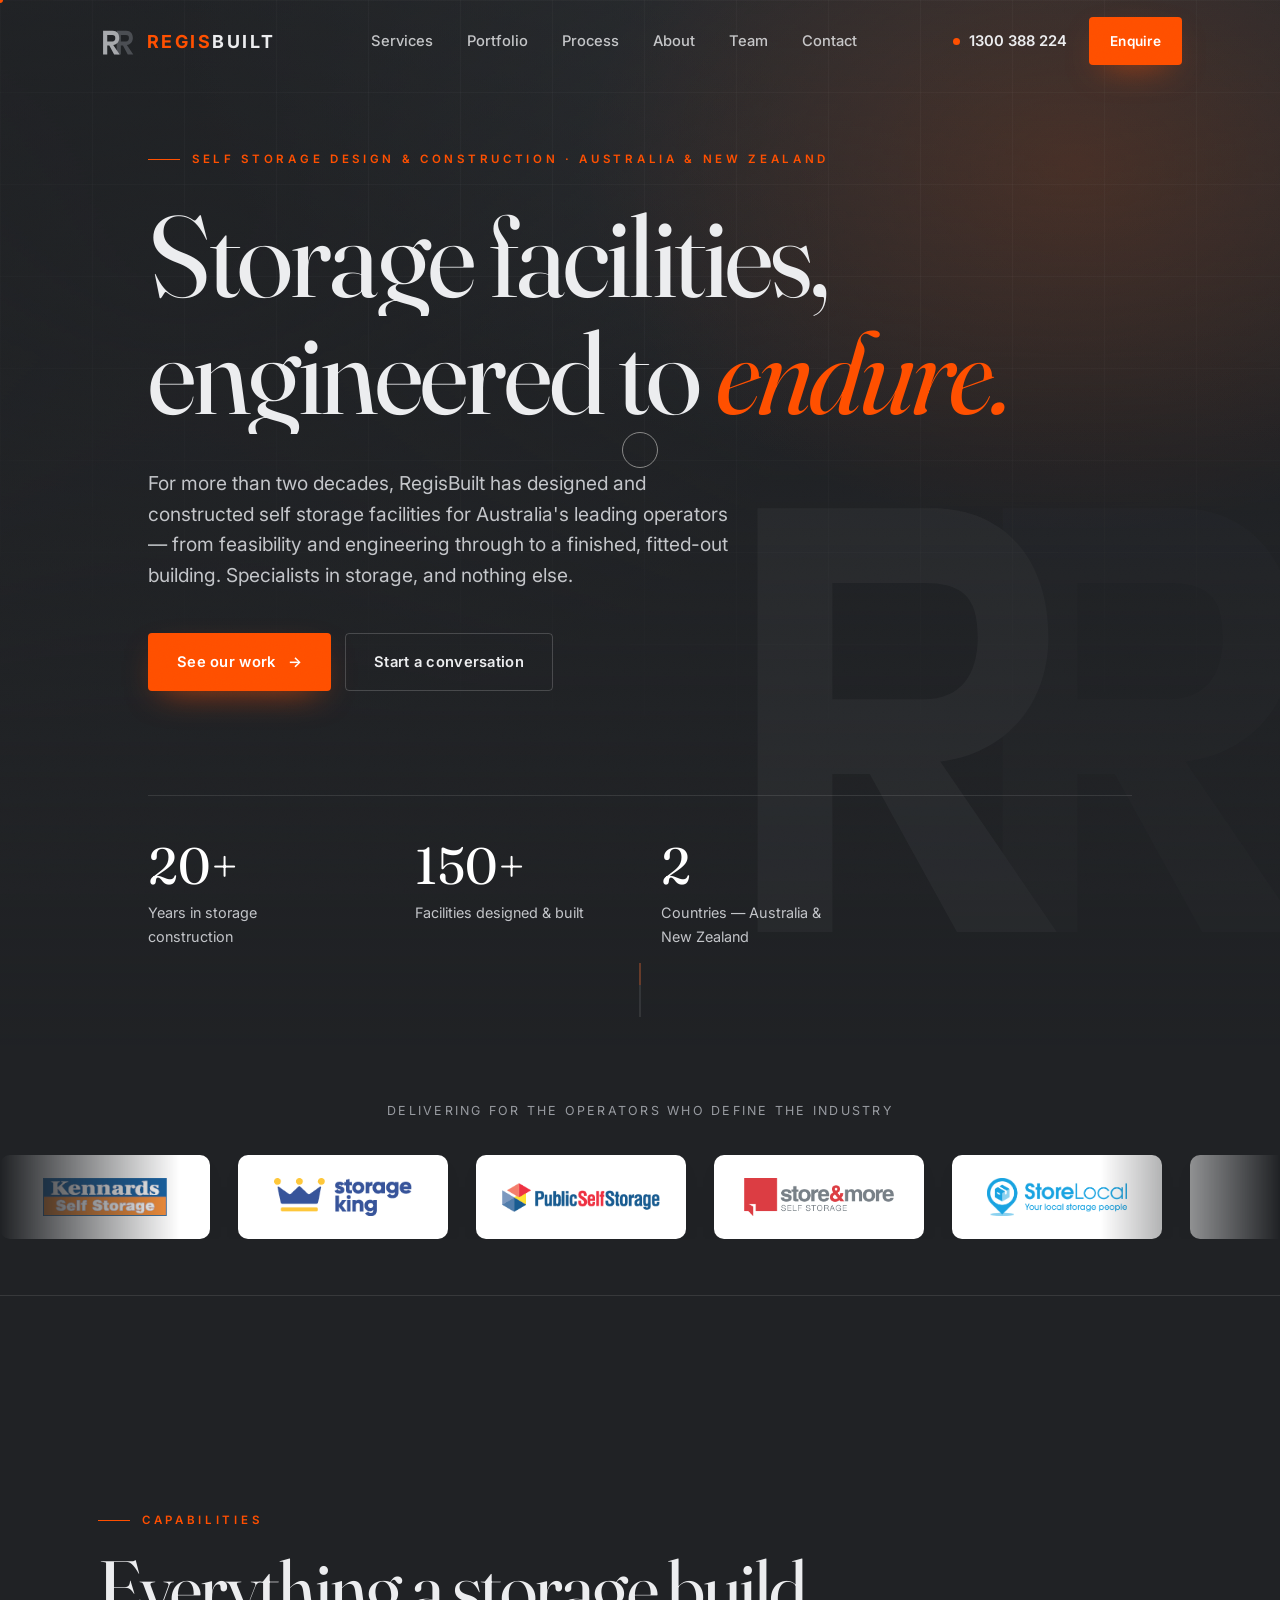
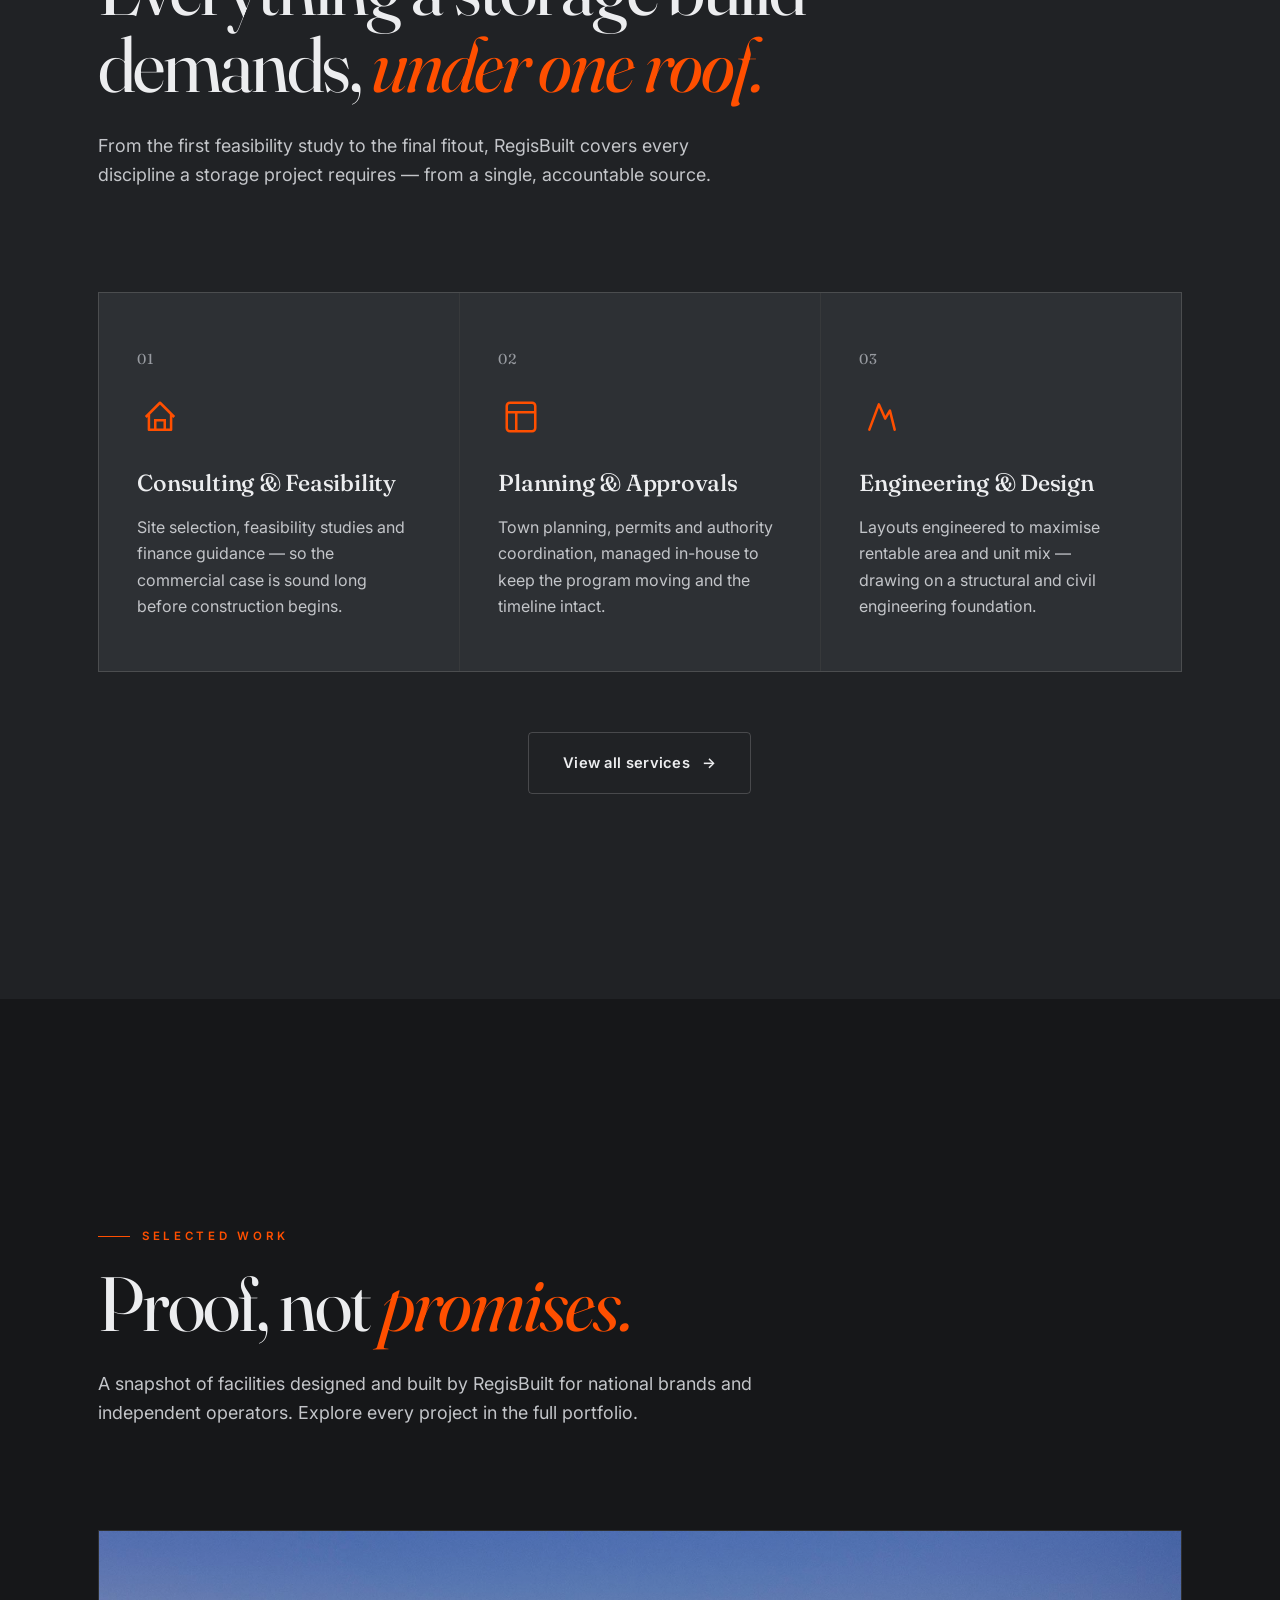
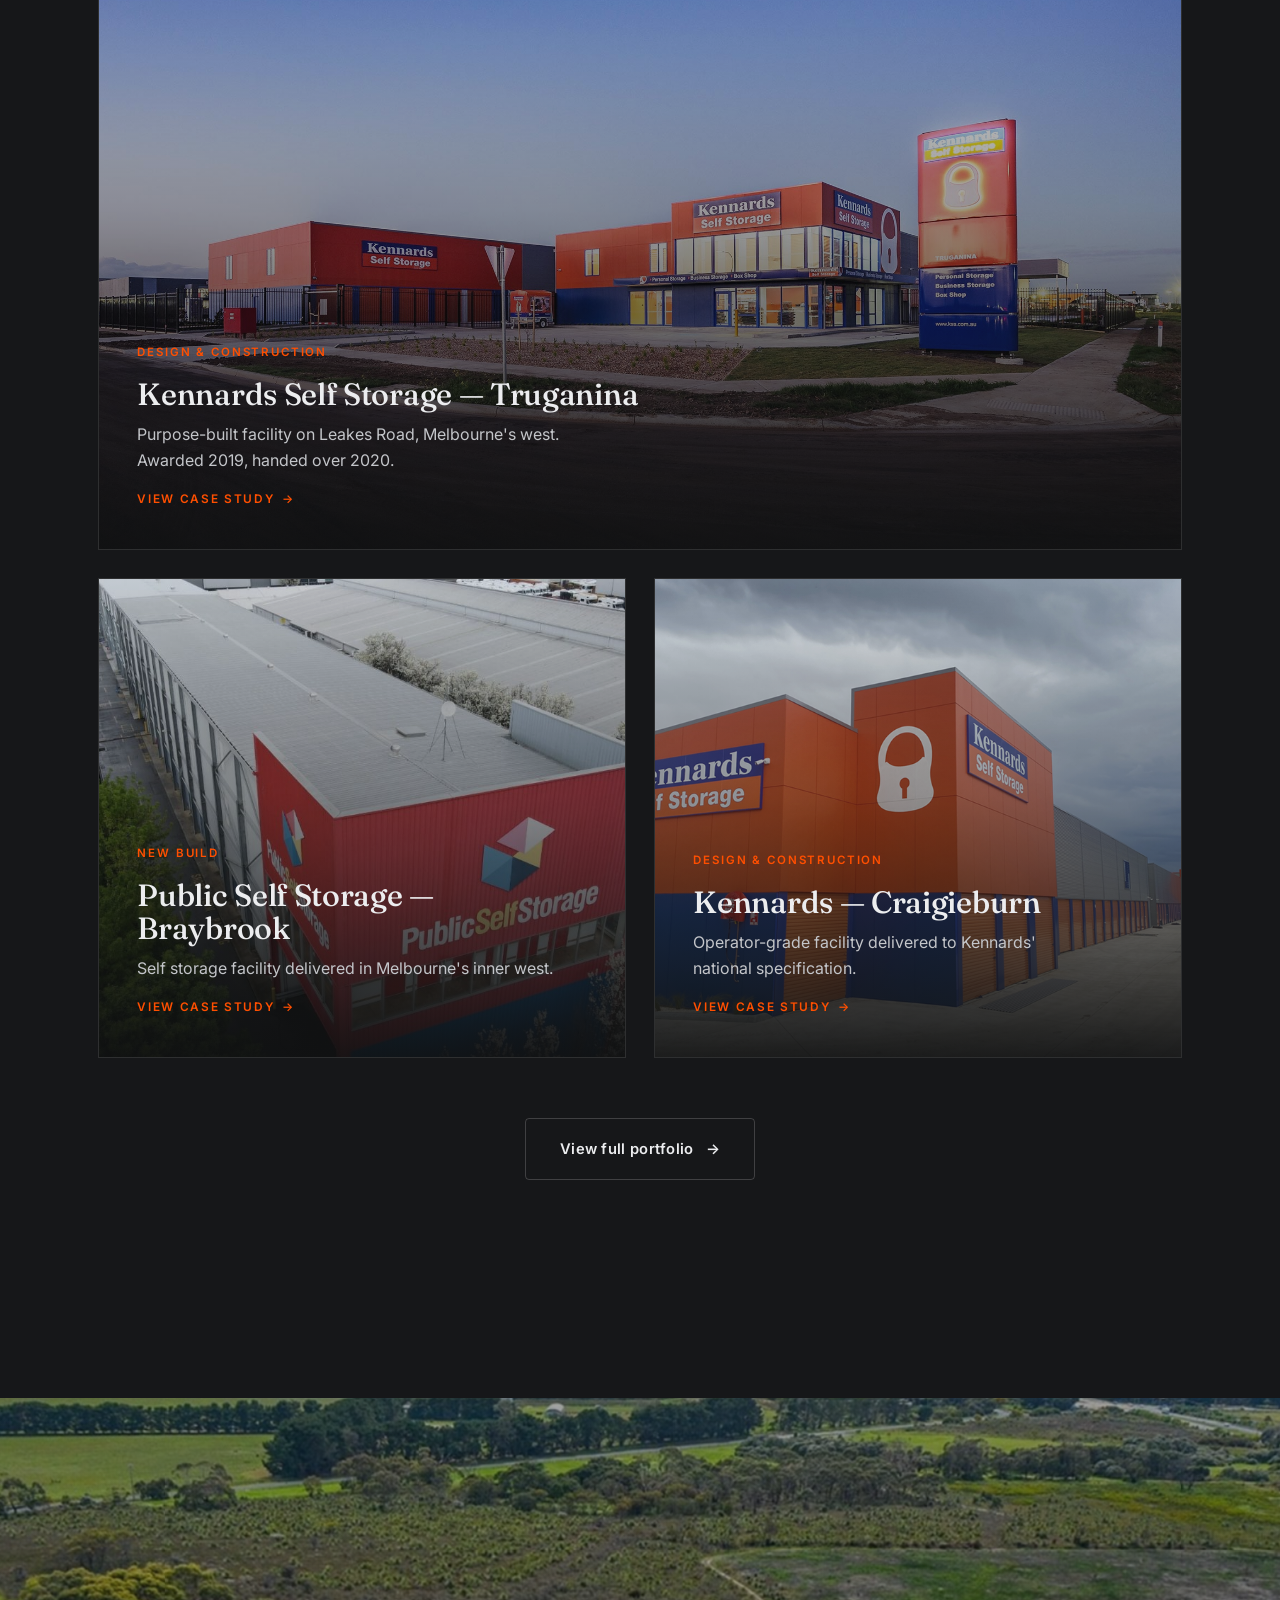
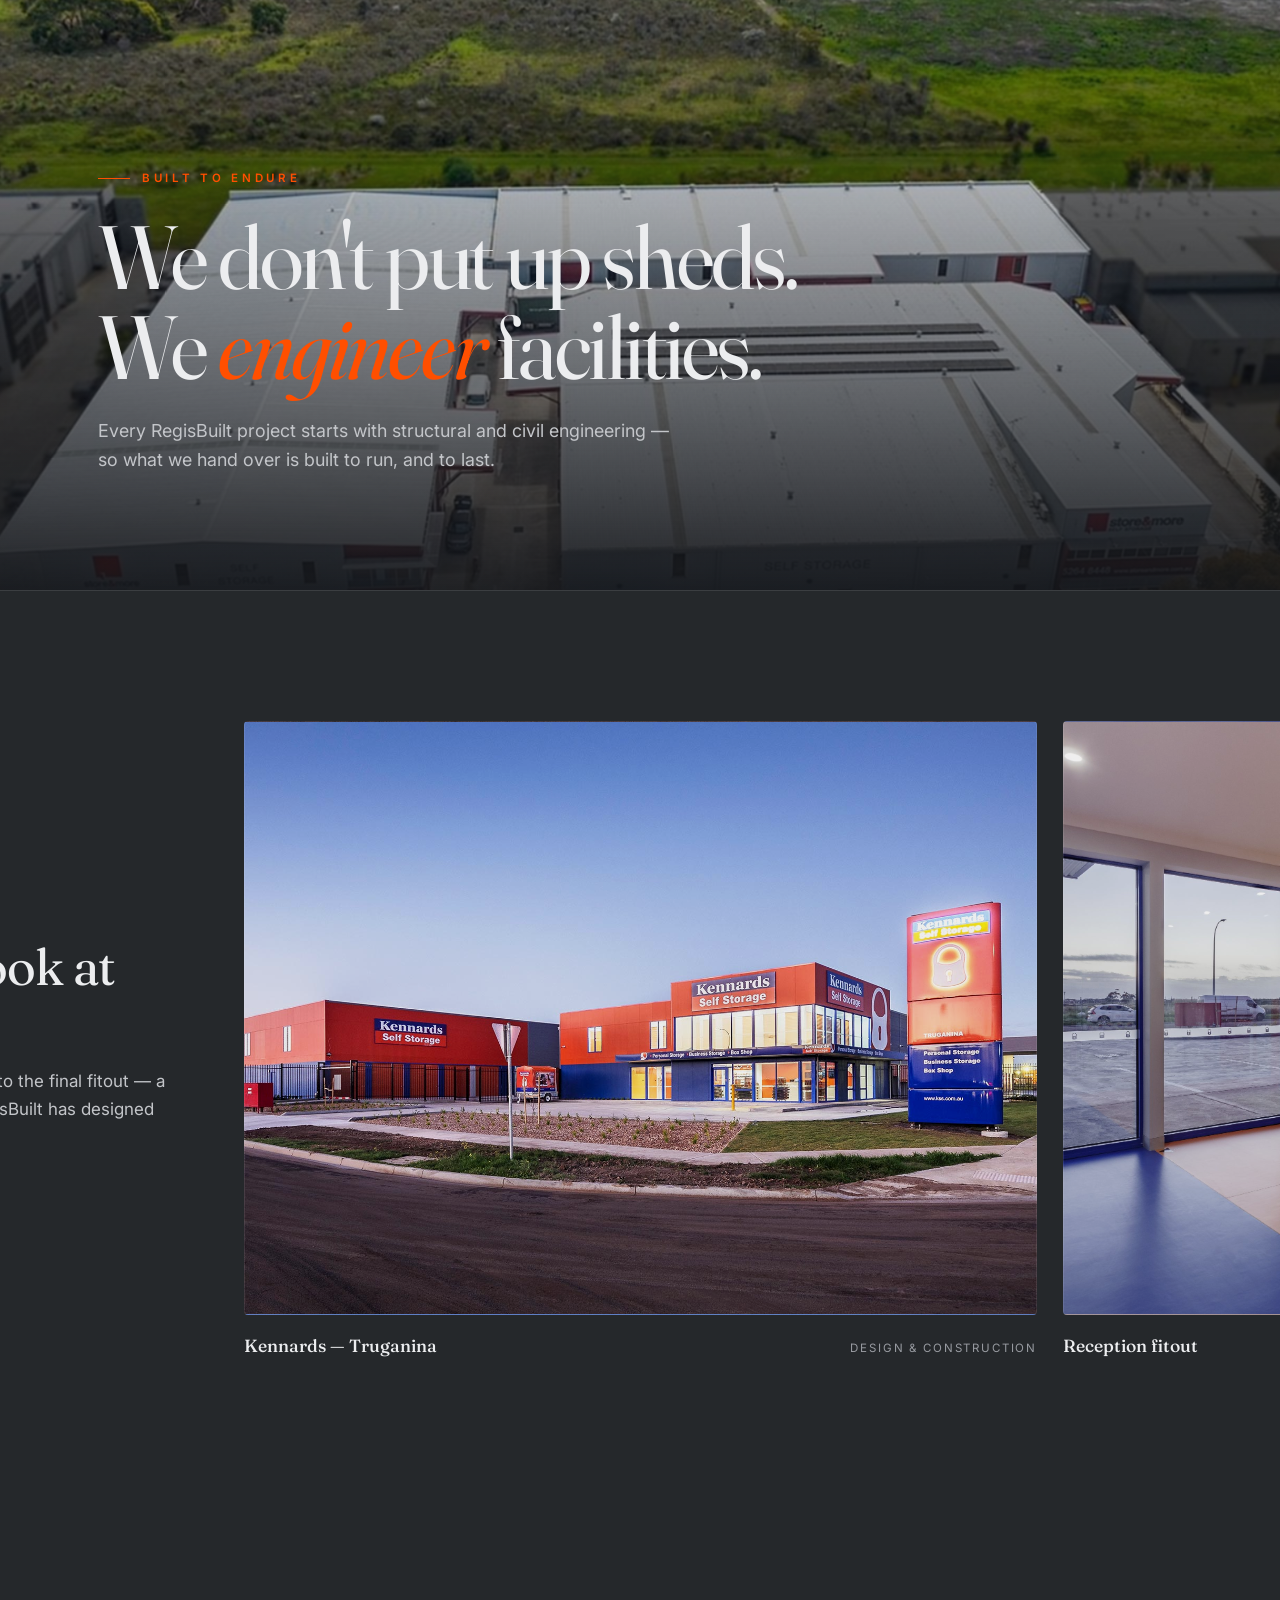
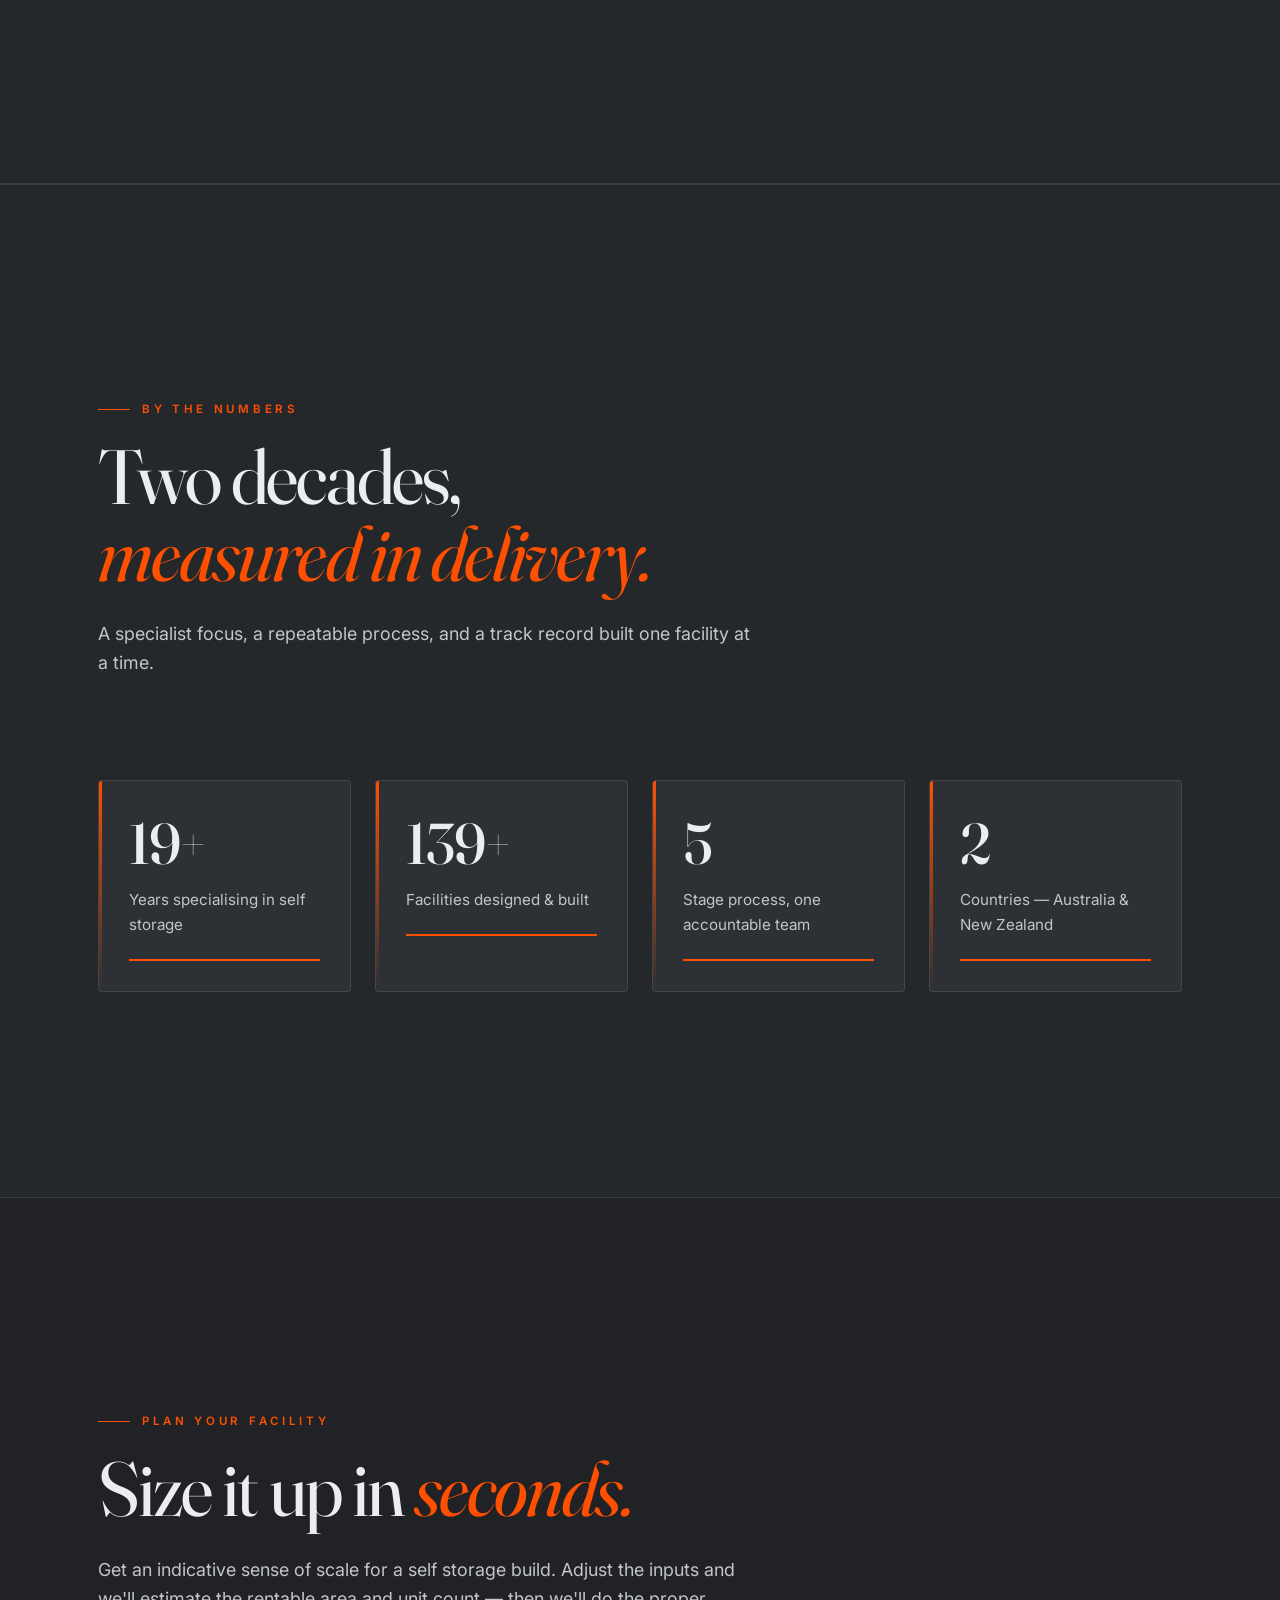
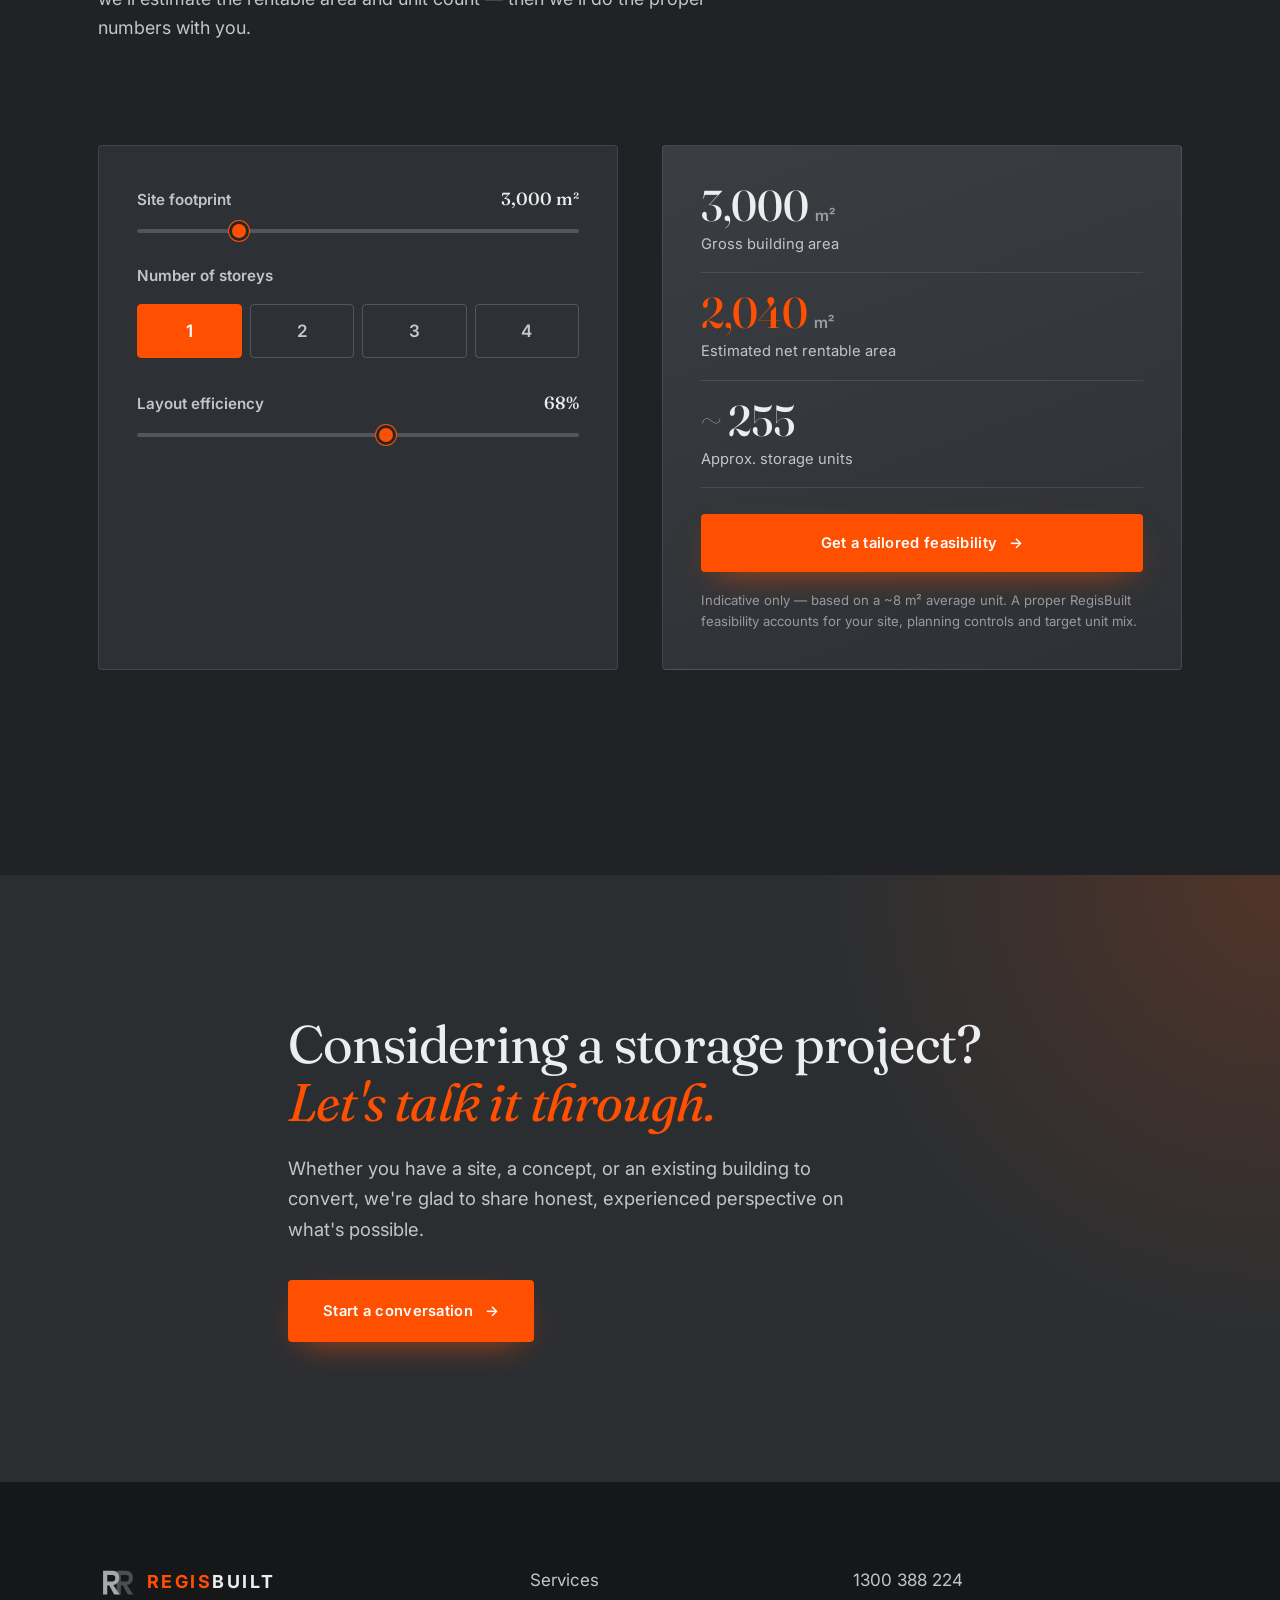
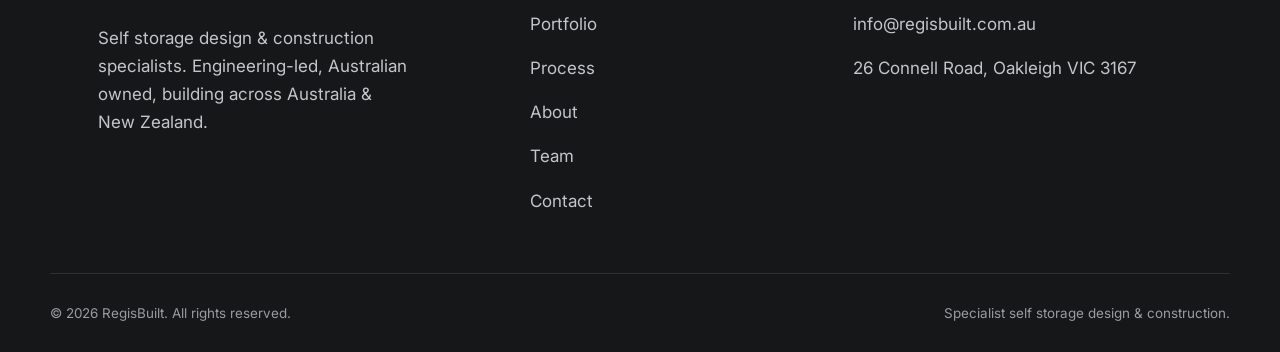
==== commit f6cc1155: "Add branded intro, scroll-driven horizontal gallery, art-directed crops - Branded preloader on the h" ====
--- a/index.html
+++ b/index.html
@@ -23,6 +23,20 @@
 <body>
   <a class="skip-link" href="#main">Skip to content</a>
 
+  <!-- ============ BRANDED INTRO ============ -->
+  <div class="preloader" id="preloader">
+    <div class="preloader__inner">
+      <svg class="preloader__mark" viewBox="0 0 320 260" aria-hidden="true">
+        <g fill-rule="evenodd">
+          <path transform="translate(118,14)" d="M44 28H128C164 28 184 54 184 90C184 122 164 146 132 150L188 232H140L98 156H80V232H44ZM80 64V120H124C142 120 150 108 150 90C150 70 142 64 124 64Z" fill="#4A4D52"/>
+          <path transform="translate(0,14)" d="M44 28H128C164 28 184 54 184 90C184 122 164 146 132 150L188 232H140L98 156H80V232H44ZM80 64V120H124C142 120 150 108 150 90C150 70 142 64 124 64Z" fill="#A6A8AC"/>
+        </g>
+      </svg>
+      <span class="preloader__word"><b>REGIS</b>BUILT</span>
+      <span class="preloader__bar"><i></i></span>
+    </div>
+  </div>
+
   <header class="site-header" id="header">
     <div class="container header__inner">
       <a class="brand" href="index.html" aria-label="RegisBuilt home">
@@ -213,6 +227,44 @@
       </div>
     </section>
 
+    <!-- ============ HORIZONTAL GALLERY ============ -->
+    <section class="hgallery" id="gallery" aria-label="Project gallery">
+      <div class="hgallery__sticky">
+        <div class="hgallery__track">
+          <div class="hgallery__intro">
+            <p class="eyebrow">In focus</p>
+            <h2>A closer look at the <em>work.</em></h2>
+            <p>From engineered structure to the final fitout &mdash; a scroll through facilities RegisBuilt has designed and delivered.</p>
+            <span class="hgallery__hint"><span></span>Scroll to explore</span>
+          </div>
+          <figure class="hgallery__item hgallery__item--wide">
+            <div class="hgallery__media" style="background-image:url('assets/img/projects/kennards-truganina.jpg')"></div>
+            <figcaption class="hgallery__cap"><b>Kennards &mdash; Truganina</b><span>Design &amp; Construction</span></figcaption>
+          </figure>
+          <figure class="hgallery__item">
+            <div class="hgallery__media" style="background-image:url('assets/img/projects/gallery-1.jpg')"></div>
+            <figcaption class="hgallery__cap"><b>Reception fitout</b><span>Interior</span></figcaption>
+          </figure>
+          <figure class="hgallery__item">
+            <div class="hgallery__media" style="background-image:url('assets/img/projects/gallery-2.jpg')"></div>
+            <figcaption class="hgallery__cap"><b>Storage corridor</b><span>Interior</span></figcaption>
+          </figure>
+          <figure class="hgallery__item hgallery__item--wide">
+            <div class="hgallery__media" style="background-image:url('assets/img/projects/public-self-storage-braybrook.jpg')"></div>
+            <figcaption class="hgallery__cap"><b>Public Self Storage</b><span>Braybrook</span></figcaption>
+          </figure>
+          <figure class="hgallery__item">
+            <div class="hgallery__media" style="background-image:url('assets/img/projects/gallery-3.jpg')"></div>
+            <figcaption class="hgallery__cap"><b>Steel-frame build</b><span>Construction</span></figcaption>
+          </figure>
+          <figure class="hgallery__item hgallery__item--wide">
+            <div class="hgallery__media" style="background-image:url('assets/img/projects/kennards-craigieburn.jpg')"></div>
+            <figcaption class="hgallery__cap"><b>Kennards &mdash; Craigieburn</b><span>Design &amp; Construction</span></figcaption>
+          </figure>
+        </div>
+      </div>
+    </section>
+
     <section class="section stats-band" id="numbers">
       <div class="container">
         <header class="section__head reveal" data-reveal>
--- a/assets/css/styles.css
+++ b/assets/css/styles.css
@@ -677,3 +677,51 @@
   .hero__inner .eyebrow, .hero__lead, .hero__cta, .hero__stats { transform: none !important; opacity: 1 !important; }
 }
 @media (hover: none), (pointer: coarse) { .cursor-dot, .cursor-ring { display: none; } }
+
+/* ===================================================================
+   Branded intro / preloader (home)
+   =================================================================== */
+body.preloading { overflow: hidden; }
+.preloader { position: fixed; inset: 0; z-index: 10001; background: var(--navy-900); display: grid; place-items: center;
+  transition: transform 1s var(--ease), opacity .6s var(--ease); }
+.preloader__inner { display: flex; flex-direction: column; align-items: center; gap: 22px; }
+.preloader__mark { width: 82px; height: auto; opacity: 0; transform: translateY(10px) scale(.96); animation: plMark .9s var(--ease) forwards; }
+.preloader__word { font-family: var(--font-body); font-weight: 700; letter-spacing: .24em; font-size: 1rem; color: var(--text); opacity: 0; animation: plWord .7s var(--ease) .25s forwards; }
+.preloader__word b { color: var(--orange); }
+.preloader__bar { width: 180px; height: 2px; background: var(--line); border-radius: 2px; overflow: hidden; }
+.preloader__bar i { display: block; height: 100%; width: 0; background: linear-gradient(90deg, var(--orange), var(--orange-2)); animation: plBar 1.15s var(--ease) .15s forwards; }
+@keyframes plMark { to { opacity: 1; transform: none; } }
+@keyframes plWord { to { opacity: 1; } }
+@keyframes plBar { to { width: 100%; } }
+.preloader.is-done { transform: translateY(-100%); pointer-events: none; }
+@media (prefers-reduced-motion: reduce) {
+  .preloader__mark, .preloader__word { animation: none; opacity: 1; transform: none; }
+  .preloader__bar i { animation: none; width: 100%; }
+  .preloader { transition: opacity .4s var(--ease); }
+  .preloader.is-done { transform: none; opacity: 0; }
+}
+
+/* ===================================================================
+   Scroll-driven horizontal gallery
+   =================================================================== */
+.hgallery { position: relative; background: var(--navy-850); border-top: 1px solid var(--line); border-bottom: 1px solid var(--line); }
+.hgallery__sticky { display: flex; align-items: center; }
+.hgallery__track { display: flex; align-items: center; gap: clamp(18px, 2vw, 32px); padding: clamp(80px, 10vw, 120px) clamp(22px, 5vw, 60px); will-change: transform; }
+.hgallery__intro { flex: 0 0 auto; width: min(80vw, 440px); padding-right: clamp(20px, 3vw, 48px); }
+.hgallery__intro h2 { font-family: var(--font-display); font-weight: 400; font-size: clamp(2rem, 4vw, 3.4rem); line-height: 1.04; letter-spacing: -0.02em; margin-top: 18px; }
+.hgallery__intro p { color: var(--soft); margin-top: 20px; max-width: 38ch; }
+.hgallery__hint { display: inline-flex; align-items: center; gap: 10px; margin-top: 26px; color: var(--mute); font-size: .78rem; letter-spacing: .18em; text-transform: uppercase; }
+.hgallery__hint span { width: 34px; height: 1px; background: var(--orange); }
+.hgallery__item { flex: 0 0 auto; width: clamp(320px, 44vw, 560px); }
+.hgallery__item--wide { width: clamp(440px, 62vw, 820px); }
+.hgallery__media { height: clamp(380px, 66vh, 700px); background-size: cover; background-position: center; border: 1px solid var(--line); border-radius: var(--radius);
+  filter: saturate(.94) brightness(.93) contrast(1.02); transition: filter .6s var(--ease); }
+.hgallery__item:hover .hgallery__media { filter: saturate(1.05) brightness(1) contrast(1.02); }
+.hgallery__cap { display: flex; justify-content: space-between; align-items: baseline; gap: 16px; margin-top: 16px; }
+.hgallery__cap b { font-family: var(--font-display); font-weight: 500; font-size: 1.1rem; color: var(--text); }
+.hgallery__cap span { color: var(--mute); font-size: .72rem; letter-spacing: .16em; text-transform: uppercase; white-space: nowrap; }
+/* fallback: native horizontal swipe when not pinned */
+.hgallery:not(.is-pinned) .hgallery__sticky { overflow-x: auto; scroll-snap-type: x proximity; -webkit-overflow-scrolling: touch; scrollbar-width: none; }
+.hgallery:not(.is-pinned) .hgallery__sticky::-webkit-scrollbar { display: none; }
+.hgallery:not(.is-pinned) .hgallery__item { scroll-snap-align: center; }
+.hgallery.is-pinned .hgallery__sticky { position: sticky; top: 0; height: 100vh; overflow: hidden; }
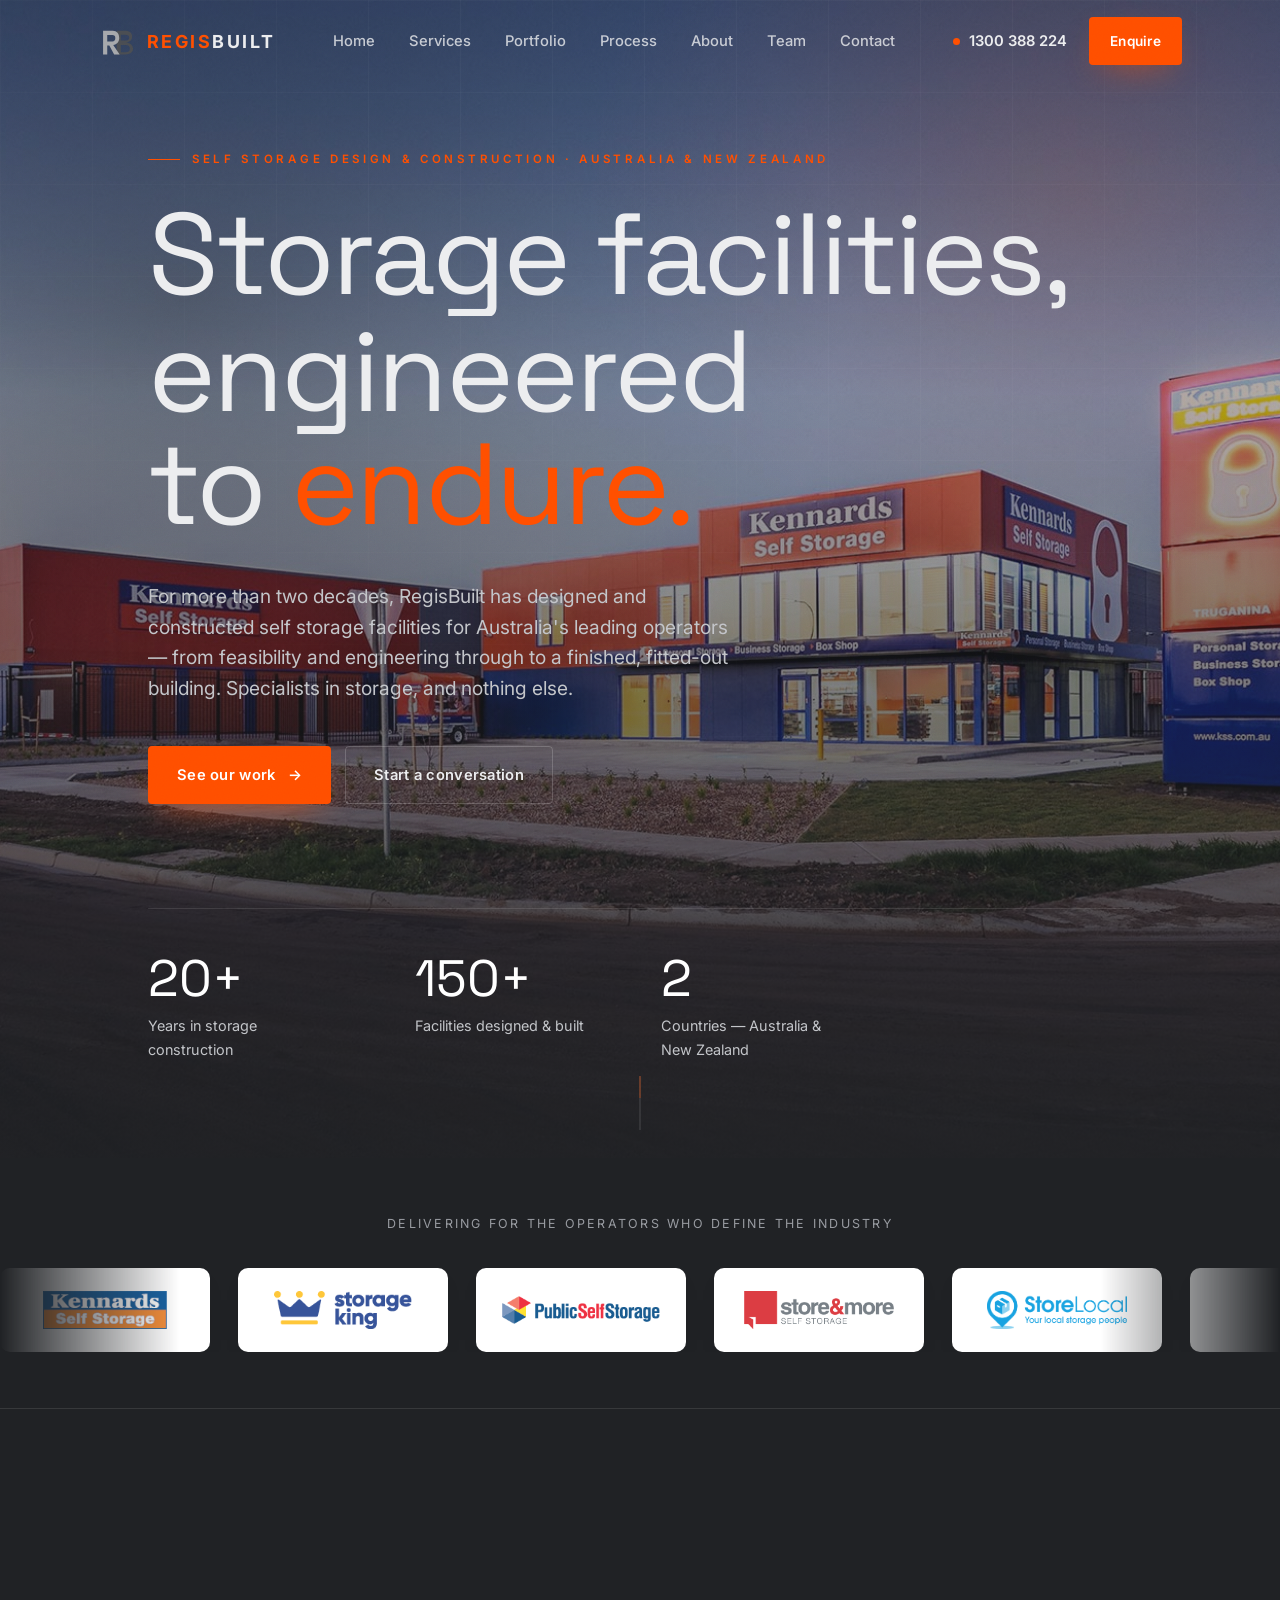
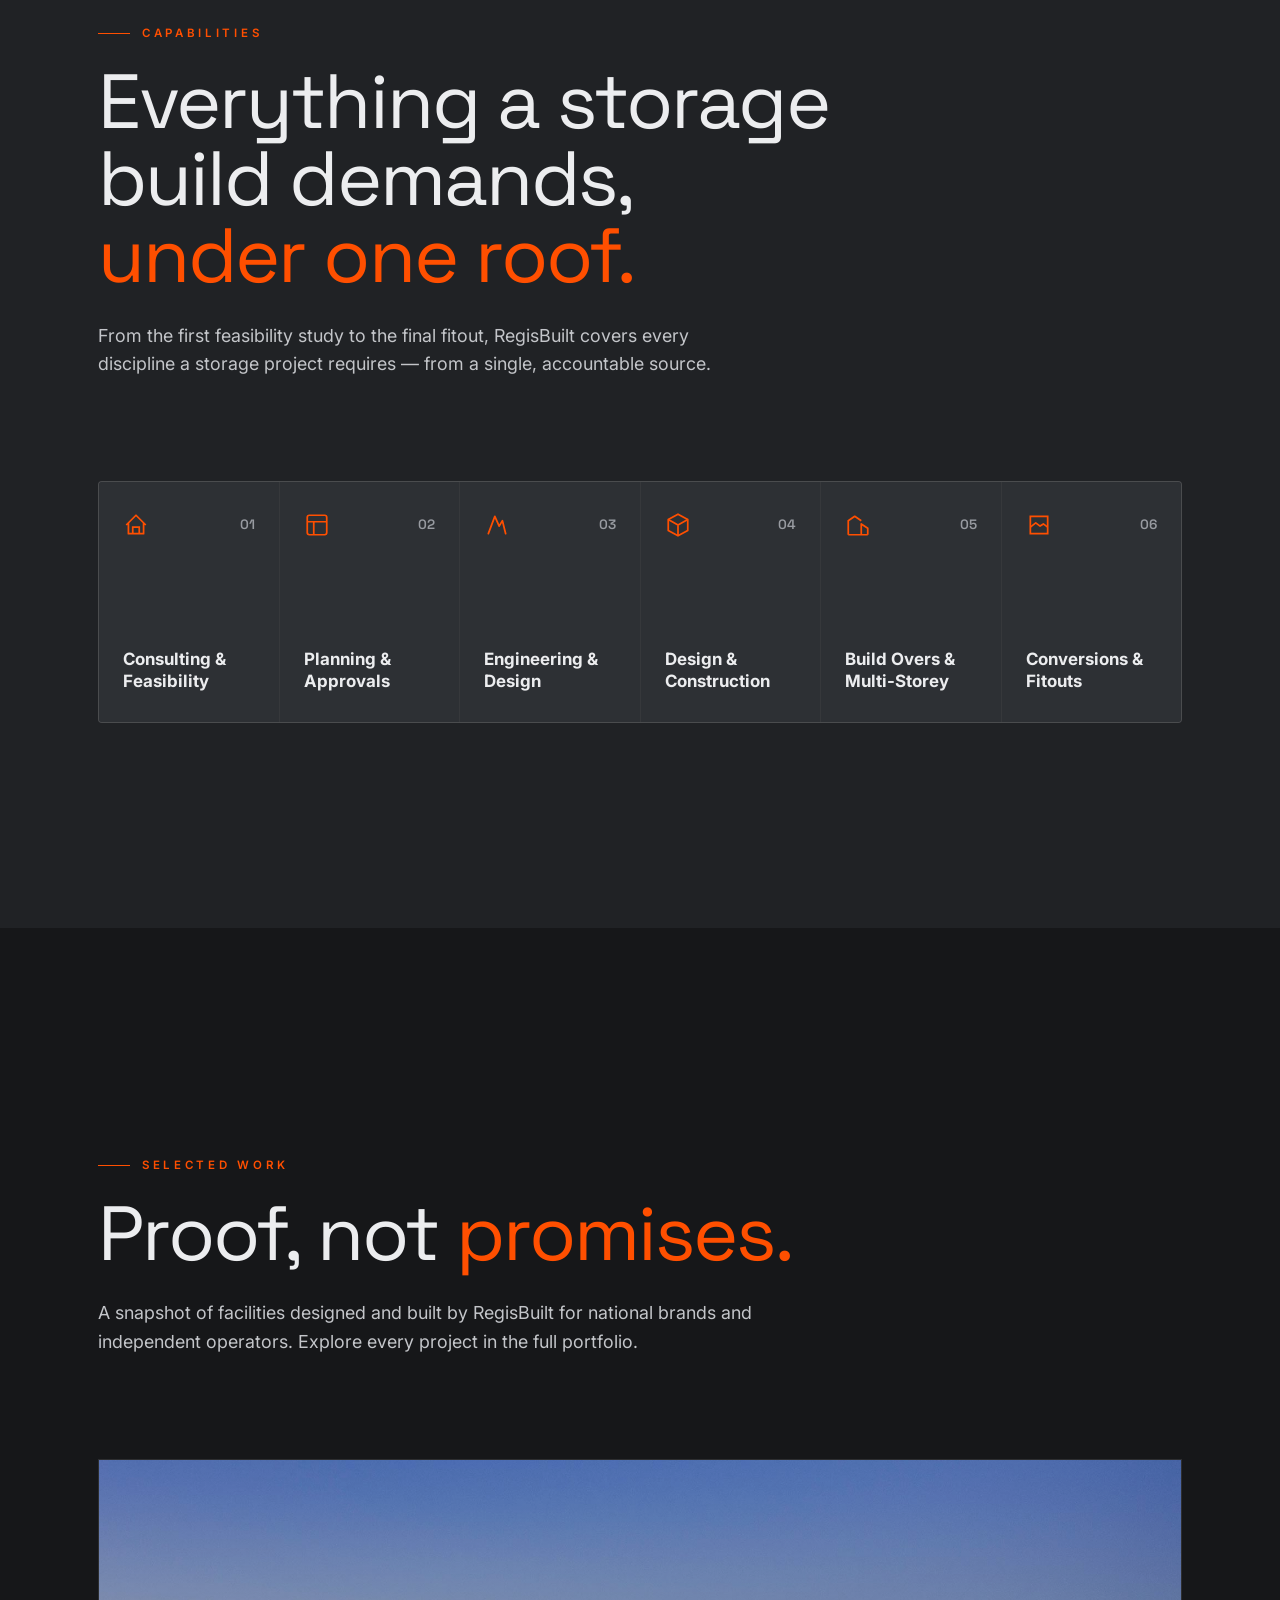
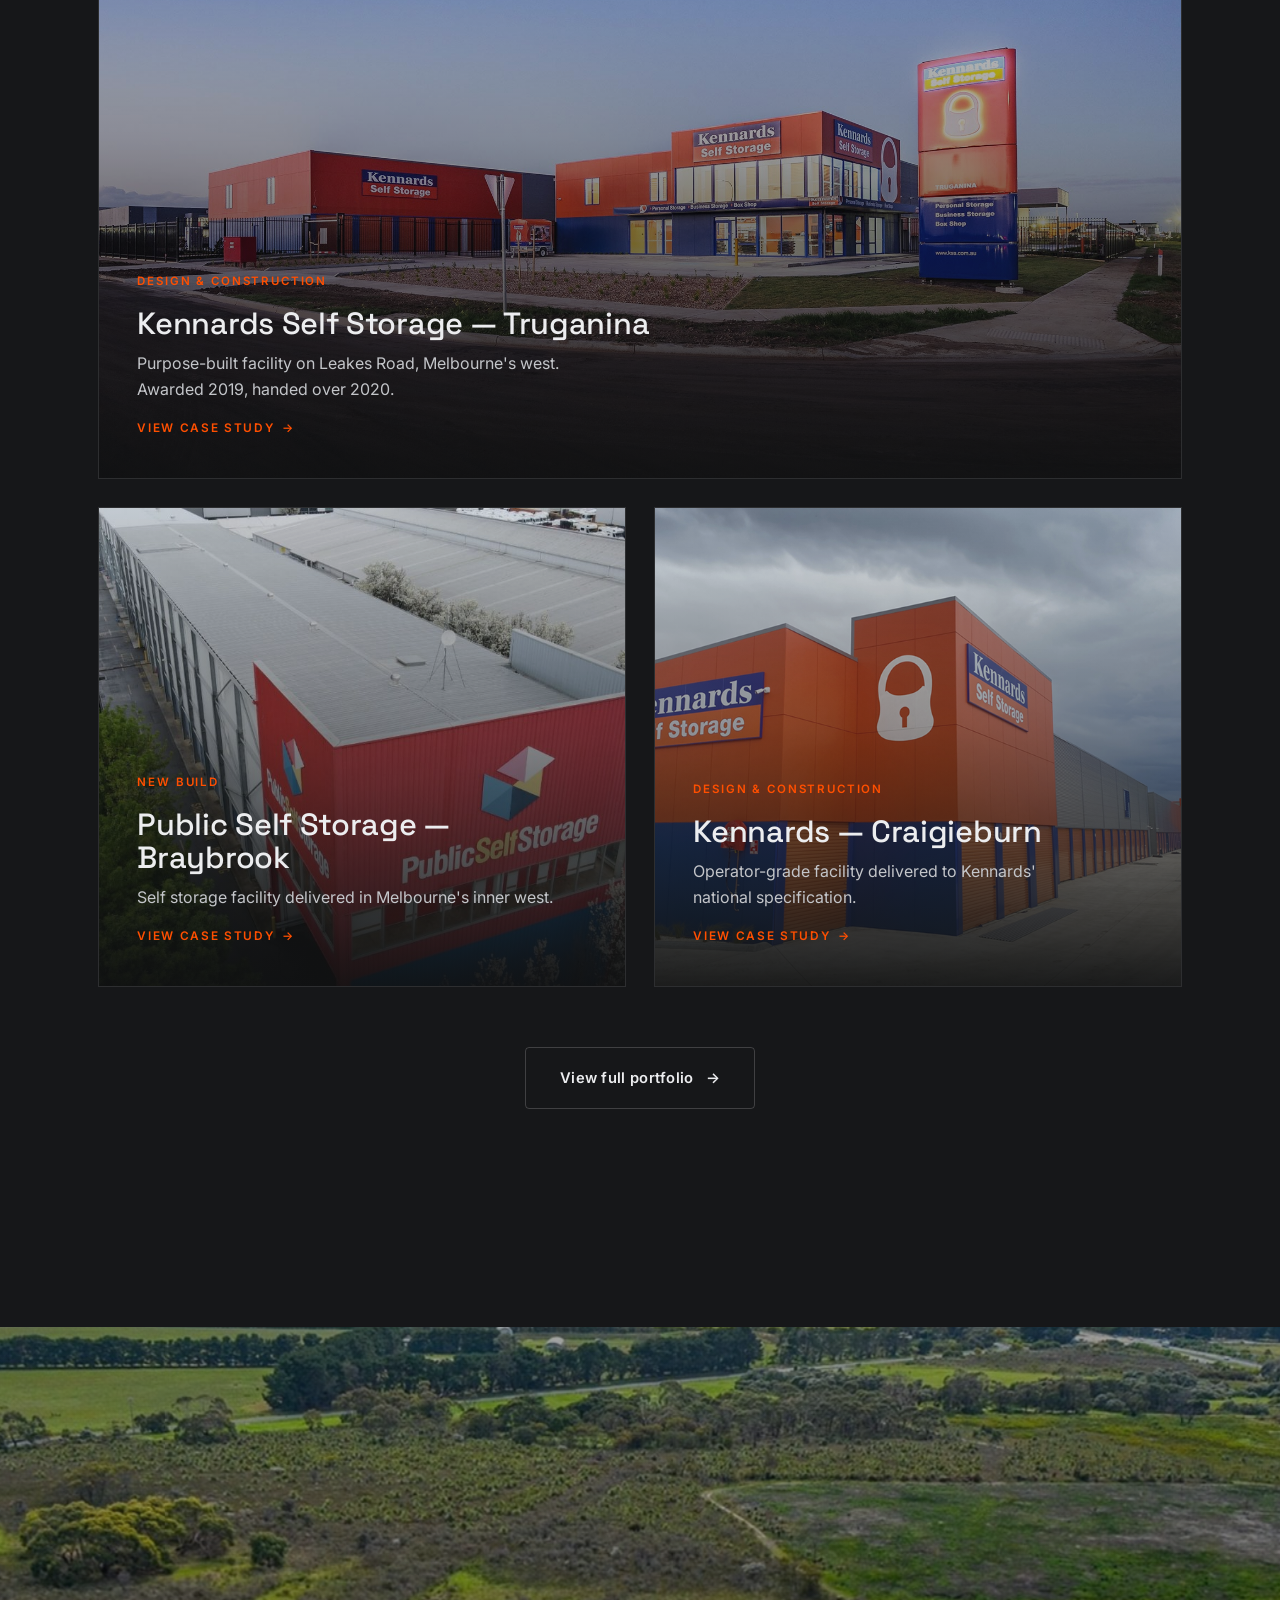
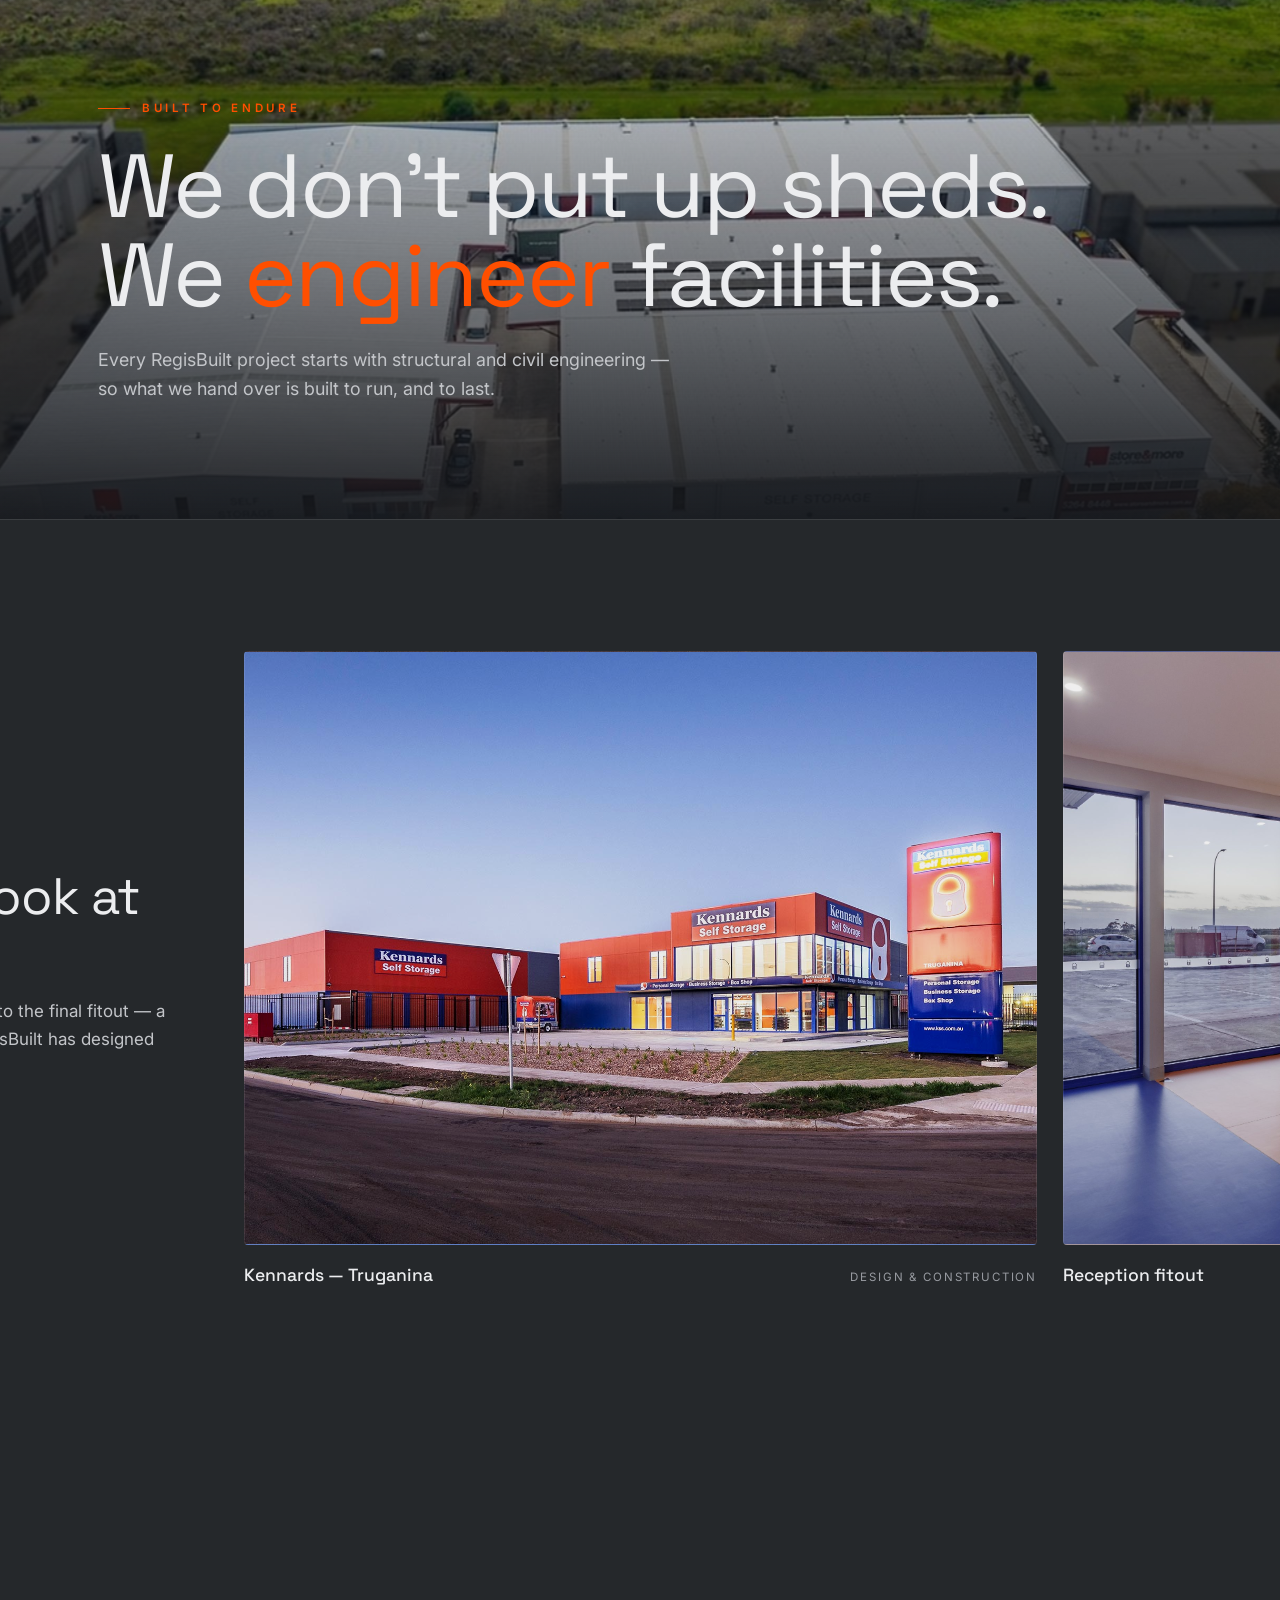
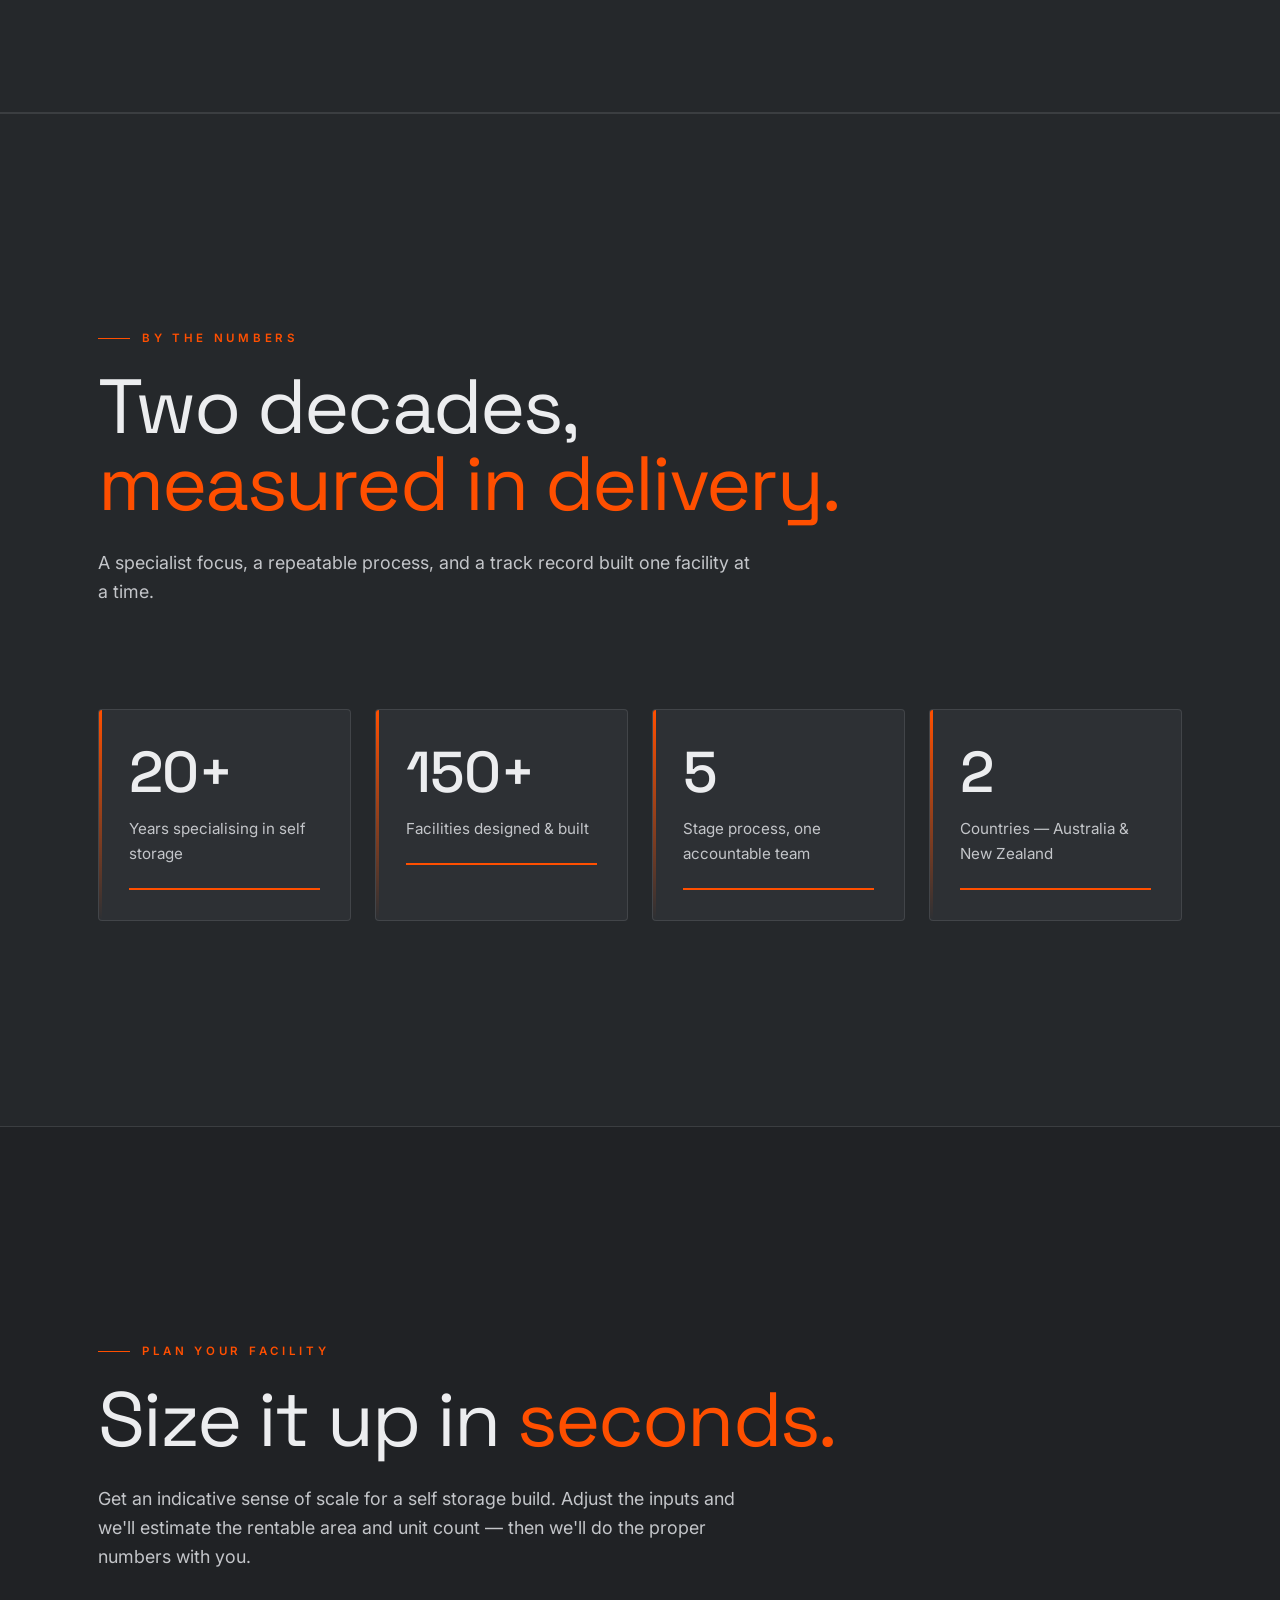
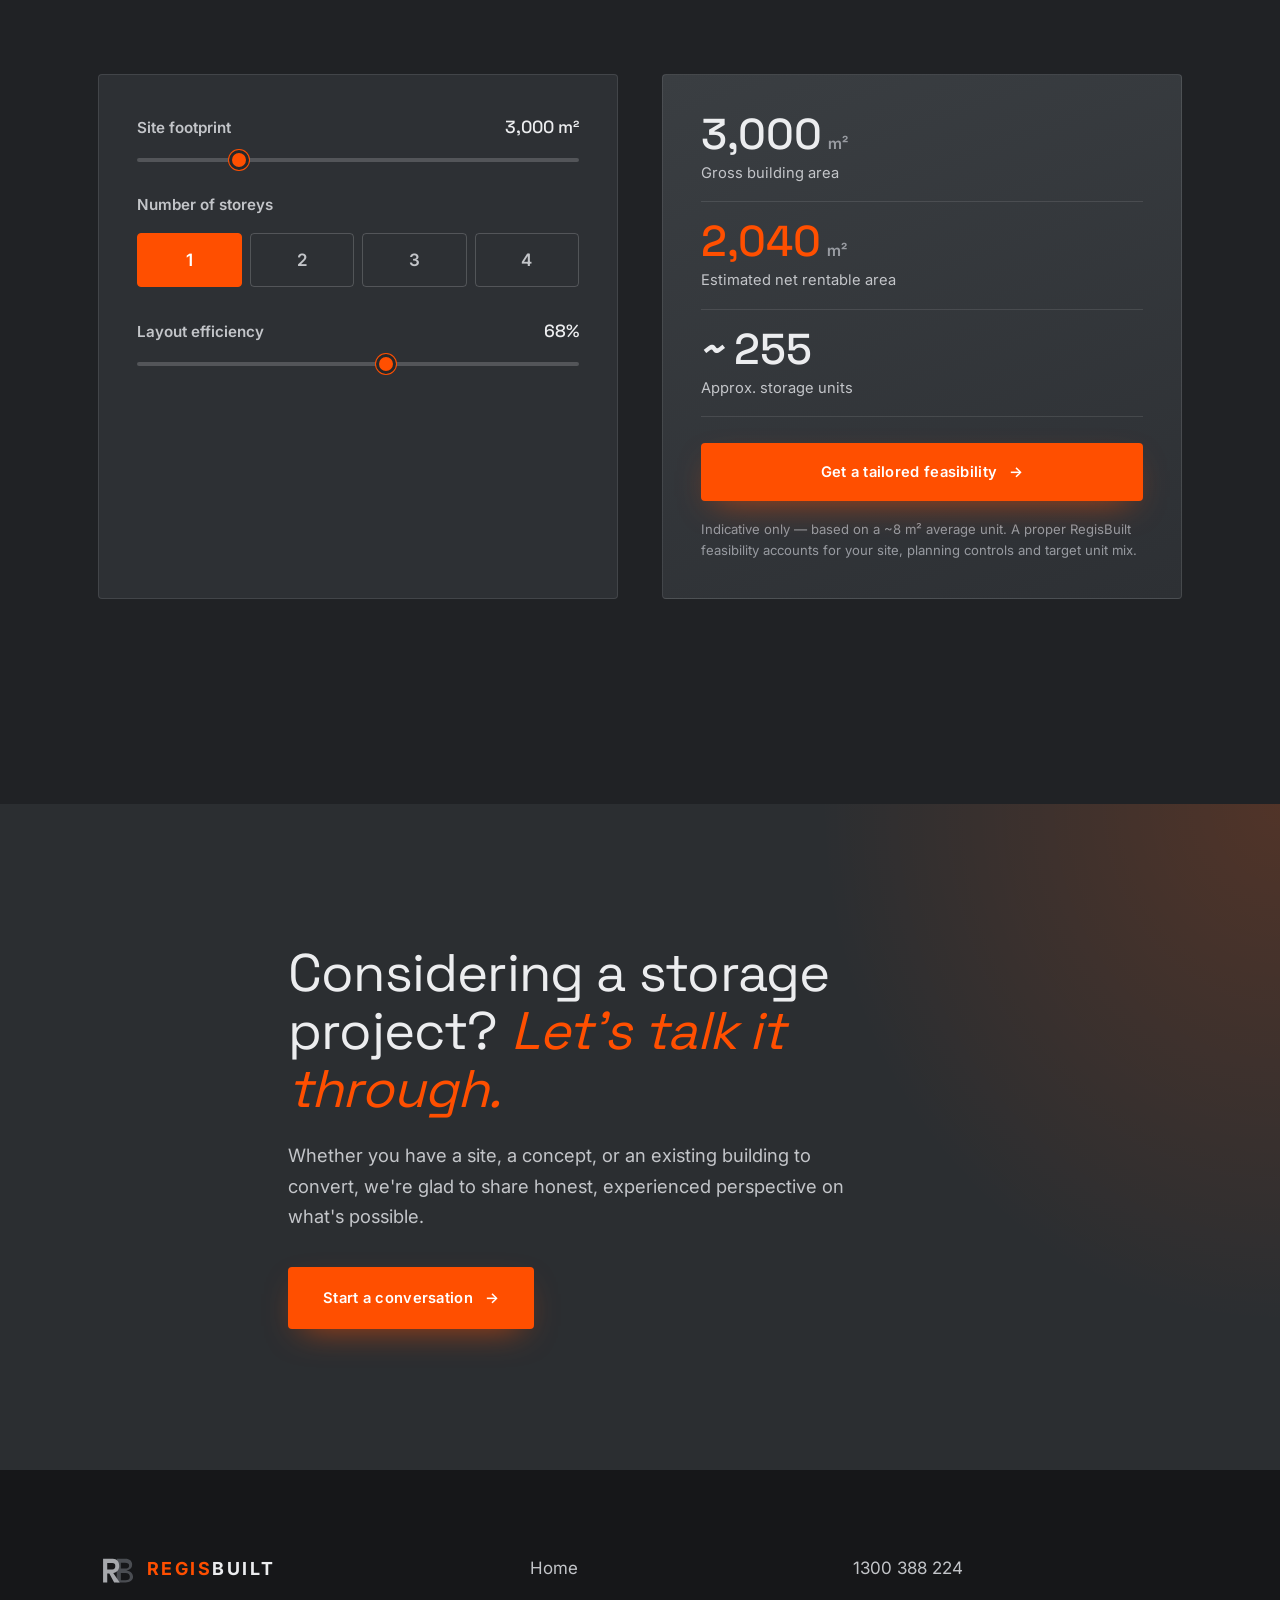
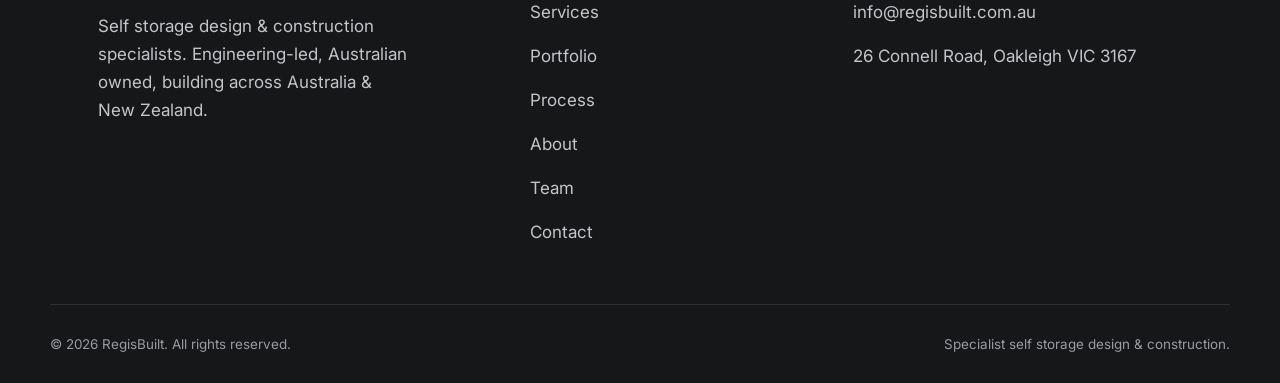
==== commit 008ed42d: "UX revisions: RB logo, Home nav, capabilities strip, process tabs, project stats, cleaner font, vide" ====
--- a/index.html
+++ b/index.html
@@ -14,10 +14,10 @@
   <meta property="og:description" content="RegisBuilt designs and builds self storage facilities across Australia &amp; New Zealand. 20+ years, 150+ projects from concept to handover." />
   <meta property="og:image" content="https://zachblair-maker.github.io/RegisBuilt/assets/img/brand/og-image.svg" />
   <meta name="twitter:card" content="summary_large_image" />
-  <link rel="icon" href="data:image/svg+xml,%3Csvg xmlns='http://www.w3.org/2000/svg' viewBox='0 0 64 64'%3E%3Crect width='64' height='64' rx='8' fill='%23202225'/%3E%3Ctext x='32' y='48' font-family='Georgia,serif' font-size='46' font-weight='700' fill='%23FF4F00' text-anchor='middle'%3ER%3C/text%3E%3C/svg%3E" />
+  <link rel="icon" href="data:image/svg+xml,%3Csvg xmlns='http://www.w3.org/2000/svg' viewBox='0 0 64 64'%3E%3Crect width='64' height='64' rx='8' fill='%23202225'/%3E%3Ctext x='32' y='48' font-family='Georgia,serif' font-size='33' font-weight='700' fill='%23FF4F00' text-anchor='middle'%3ERB%3C/text%3E%3C/svg%3E" />
   <link rel="preconnect" href="https://fonts.googleapis.com" />
   <link rel="preconnect" href="https://fonts.gstatic.com" crossorigin />
-  <link href="https://fonts.googleapis.com/css2?family=Fraunces:ital,opsz,wght@0,9..144,400;0,9..144,500;1,9..144,400;1,9..144,500&family=Inter:wght@400;500;600;700&display=swap" rel="stylesheet" />
+  <link href="https://fonts.googleapis.com/css2?family=Space+Grotesk:wght@400;500;600;700&family=Inter:wght@400;500;600;700&display=swap" rel="stylesheet" />
   <link rel="stylesheet" href="assets/css/styles.css" />
 </head>
 <body>
@@ -28,7 +28,7 @@
     <div class="preloader__inner">
       <svg class="preloader__mark" viewBox="0 0 320 260" aria-hidden="true">
         <g fill-rule="evenodd">
-          <path transform="translate(118,14)" d="M44 28H128C164 28 184 54 184 90C184 122 164 146 132 150L188 232H140L98 156H80V232H44ZM80 64V120H124C142 120 150 108 150 90C150 70 142 64 124 64Z" fill="#4A4D52"/>
+          <path transform="translate(118,14)" d="M44 28H120C156 28 178 48 178 79C178 107 160 124 128 128C162 132 186 152 186 184C186 214 160 232 122 232H44ZM80 62H116C140 62 152 70 152 87C152 104 138 112 116 112H80ZM80 150H120C146 150 158 161 158 184C158 207 144 214 120 214H80Z" fill="#4A4D52"/>
           <path transform="translate(0,14)" d="M44 28H128C164 28 184 54 184 90C184 122 164 146 132 150L188 232H140L98 156H80V232H44ZM80 64V120H124C142 120 150 108 150 90C150 70 142 64 124 64Z" fill="#A6A8AC"/>
         </g>
       </svg>
@@ -42,13 +42,14 @@
       <a class="brand" href="index.html" aria-label="RegisBuilt home">
         <svg class="brand__mark" viewBox="0 0 320 260" aria-hidden="true">
           <g fill-rule="evenodd">
-            <path transform="translate(118,14)" d="M44 28H128C164 28 184 54 184 90C184 122 164 146 132 150L188 232H140L98 156H80V232H44ZM80 64V120H124C142 120 150 108 150 90C150 70 142 64 124 64Z" fill="#4A4D52"/>
+            <path transform="translate(118,14)" d="M44 28H120C156 28 178 48 178 79C178 107 160 124 128 128C162 132 186 152 186 184C186 214 160 232 122 232H44ZM80 62H116C140 62 152 70 152 87C152 104 138 112 116 112H80ZM80 150H120C146 150 158 161 158 184C158 207 144 214 120 214H80Z" fill="#4A4D52"/>
             <path transform="translate(0,14)" d="M44 28H128C164 28 184 54 184 90C184 122 164 146 132 150L188 232H140L98 156H80V232H44ZM80 64V120H124C142 120 150 108 150 90C150 70 142 64 124 64Z" fill="#A6A8AC"/>
           </g>
         </svg>
         <span class="brand__name"><span class="brand__accent">REGIS</span>BUILT</span>
       </a>
       <nav class="nav" id="nav" aria-label="Primary">
+        <a href="index.html" class="is-active">Home</a>
         <a href="services.html">Services</a>
         <a href="portfolio.html">Portfolio</a>
         <a href="process.html">Process</a>
@@ -69,16 +70,14 @@
   <main id="main">
     <section class="hero" id="top">
       <div class="hero__bg" aria-hidden="true">
-        <div class="hero__slides">
-          <div class="hero__slide" style="background-image:url('assets/img/projects/kennards-truganina.jpg')"></div>
-          <div class="hero__slide" style="background-image:url('assets/img/projects/public-self-storage-braybrook.jpg')"></div>
-          <div class="hero__slide" style="background-image:url('assets/img/projects/kennards-craigieburn.jpg')"></div>
-          <div class="hero__slide" style="background-image:url('assets/img/projects/storhub-north-lakes.jpg')"></div>
-        </div>
+        <video class="hero__video" autoplay muted loop playsinline preload="auto"
+               poster="assets/img/projects/kennards-truganina.jpg">
+          <source src="assets/video/hero.webm" type="video/webm" />
+          <source src="assets/video/hero.mp4" type="video/mp4" />
+        </video>
         <div class="hero__scrim"></div>
         <div class="hero__mesh"></div>
         <div class="hero__grid"></div>
-        <div class="hero__watermark"></div>
       </div>
 
       <div class="container hero__inner">
@@ -135,37 +134,31 @@
           <p class="section__sub">From the first feasibility study to the final fitout, RegisBuilt covers every discipline a storage project requires &mdash; from a single, accountable source.</p>
         </header>
 
-        <div class="cards">
-          <article class="card reveal" data-reveal>
-            <span class="card__num">01</span>
-            <div class="card__icon">
-              <svg viewBox="0 0 24 24" fill="none"><path d="M3 12l9-9 9 9M5 10v10h14V10" stroke="currentColor" stroke-width="1.6" stroke-linejoin="round"/><path d="M9 20v-6h6v6" stroke="currentColor" stroke-width="1.6"/></svg>
-            </div>
+        <div class="cap-strip reveal" data-reveal>
+          <a class="cap-item" href="services.html">
+            <div class="cap-item__top"><span class="cap-item__icon"><svg viewBox="0 0 24 24" fill="none"><path d="M3 12l9-9 9 9M5 10v10h14V10" stroke="currentColor" stroke-width="1.6" stroke-linejoin="round"/><path d="M9 20v-6h6v6" stroke="currentColor" stroke-width="1.6"/></svg></span><span class="cap-item__num">01</span></div>
             <h3>Consulting &amp; Feasibility</h3>
-            <p>Site selection, feasibility studies and finance guidance &mdash; so the commercial case is sound long before construction begins.</p>
-          </article>
-
-          <article class="card reveal" data-reveal>
-            <span class="card__num">02</span>
-            <div class="card__icon">
-              <svg viewBox="0 0 24 24" fill="none"><rect x="3" y="3" width="18" height="18" rx="2" stroke="currentColor" stroke-width="1.6"/><path d="M3 9h18M9 9v12" stroke="currentColor" stroke-width="1.6"/></svg>
-            </div>
+          </a>
+          <a class="cap-item" href="services.html">
+            <div class="cap-item__top"><span class="cap-item__icon"><svg viewBox="0 0 24 24" fill="none"><rect x="3" y="3" width="18" height="18" rx="2" stroke="currentColor" stroke-width="1.6"/><path d="M3 9h18M9 9v12" stroke="currentColor" stroke-width="1.6"/></svg></span><span class="cap-item__num">02</span></div>
             <h3>Planning &amp; Approvals</h3>
-            <p>Town planning, permits and authority coordination, managed in-house to keep the program moving and the timeline intact.</p>
-          </article>
-
-          <article class="card reveal" data-reveal>
-            <span class="card__num">03</span>
-            <div class="card__icon">
-              <svg viewBox="0 0 24 24" fill="none"><path d="M4 20l6-16 4 9 3-5 3 12" stroke="currentColor" stroke-width="1.6" stroke-linejoin="round" stroke-linecap="round"/></svg>
-            </div>
+          </a>
+          <a class="cap-item" href="services.html">
+            <div class="cap-item__top"><span class="cap-item__icon"><svg viewBox="0 0 24 24" fill="none"><path d="M4 20l6-16 4 9 3-5 3 12" stroke="currentColor" stroke-width="1.6" stroke-linejoin="round" stroke-linecap="round"/></svg></span><span class="cap-item__num">03</span></div>
             <h3>Engineering &amp; Design</h3>
-            <p>Layouts engineered to maximise rentable area and unit mix &mdash; drawing on a structural and civil engineering foundation.</p>
-          </article>
-        </div>
-
-        <div class="section__cta reveal" data-reveal>
-          <a class="btn btn--ghost btn--lg" href="services.html">View all services<span class="btn__arrow">&rarr;</span></a>
+          </a>
+          <a class="cap-item" href="services.html">
+            <div class="cap-item__top"><span class="cap-item__icon"><svg viewBox="0 0 24 24" fill="none"><path d="M12 2l9 5v10l-9 5-9-5V7l9-5z" stroke="currentColor" stroke-width="1.6" stroke-linejoin="round"/><path d="M3 7l9 5 9-5M12 12v10" stroke="currentColor" stroke-width="1.6"/></svg></span><span class="cap-item__num">04</span></div>
+            <h3>Design &amp; Construction</h3>
+          </a>
+          <a class="cap-item" href="services.html">
+            <div class="cap-item__top"><span class="cap-item__icon"><svg viewBox="0 0 24 24" fill="none"><path d="M3 21V8l6-4 6 4M15 21V11l6 4v6" stroke="currentColor" stroke-width="1.6" stroke-linejoin="round"/><path d="M3 21h18" stroke="currentColor" stroke-width="1.6"/></svg></span><span class="cap-item__num">05</span></div>
+            <h3>Build Overs &amp; Multi-Storey</h3>
+          </a>
+          <a class="cap-item" href="services.html">
+            <div class="cap-item__top"><span class="cap-item__icon"><svg viewBox="0 0 24 24" fill="none"><path d="M4 4h16v16H4z" stroke="currentColor" stroke-width="1.6"/><path d="M4 14l5-4 4 3 3-2 4 3" stroke="currentColor" stroke-width="1.6" stroke-linejoin="round"/></svg></span><span class="cap-item__num">06</span></div>
+            <h3>Conversions &amp; Fitouts</h3>
+          </a>
         </div>
       </div>
     </section>
@@ -362,7 +355,7 @@
         <a class="brand" href="index.html" aria-label="RegisBuilt home">
           <svg class="brand__mark" viewBox="0 0 320 260" aria-hidden="true">
           <g fill-rule="evenodd">
-            <path transform="translate(118,14)" d="M44 28H128C164 28 184 54 184 90C184 122 164 146 132 150L188 232H140L98 156H80V232H44ZM80 64V120H124C142 120 150 108 150 90C150 70 142 64 124 64Z" fill="#4A4D52"/>
+            <path transform="translate(118,14)" d="M44 28H120C156 28 178 48 178 79C178 107 160 124 128 128C162 132 186 152 186 184C186 214 160 232 122 232H44ZM80 62H116C140 62 152 70 152 87C152 104 138 112 116 112H80ZM80 150H120C146 150 158 161 158 184C158 207 144 214 120 214H80Z" fill="#4A4D52"/>
             <path transform="translate(0,14)" d="M44 28H128C164 28 184 54 184 90C184 122 164 146 132 150L188 232H140L98 156H80V232H44ZM80 64V120H124C142 120 150 108 150 90C150 70 142 64 124 64Z" fill="#A6A8AC"/>
           </g>
         </svg>
@@ -371,6 +364,7 @@
         <p class="footer__tag">Self storage design &amp; construction specialists. Engineering-led, Australian owned, building across Australia &amp; New Zealand.</p>
       </div>
       <nav class="footer__nav" aria-label="Footer">
+        <a href="index.html">Home</a>
         <a href="services.html">Services</a>
         <a href="portfolio.html">Portfolio</a>
         <a href="process.html">Process</a>
--- a/assets/css/styles.css
+++ b/assets/css/styles.css
@@ -25,7 +25,7 @@
   --line:        rgba(255,255,255,.10);
   --line-strong: rgba(255,255,255,.18);
 
-  --font-display: "Fraunces", Georgia, "Times New Roman", serif;
+  --font-display: "Space Grotesk", "Inter", system-ui, -apple-system, sans-serif;
   --font-body:    "Inter", system-ui, -apple-system, "Segoe UI", sans-serif;
 
   --container: 1180px;
@@ -725,3 +725,101 @@
 .hgallery:not(.is-pinned) .hgallery__sticky::-webkit-scrollbar { display: none; }
 .hgallery:not(.is-pinned) .hgallery__item { scroll-snap-align: center; }
 .hgallery.is-pinned .hgallery__sticky { position: sticky; top: 0; height: 100vh; overflow: hidden; }
+
+/* ===================================================================
+   Page-to-page transitions (cross-document fade)
+   =================================================================== */
+body { animation: pageIn .55s var(--ease) both; }
+body.is-leaving { animation: pageOut .34s var(--ease) forwards; }
+@keyframes pageIn { from { opacity: 0; } to { opacity: 1; } }
+@keyframes pageOut { from { opacity: 1; } to { opacity: 0; } }
+
+/* ===================================================================
+   Case-study deep-dive polish
+   =================================================================== */
+.case-hero { padding-top: calc(var(--header-h) + clamp(72px, 11vw, 130px)); }
+.case-hero__inner { max-width: 960px; }
+.case-hero h1 { font-size: clamp(2.6rem, 6.4vw, 4.8rem); line-height: 1.0; letter-spacing: -0.025em; margin-top: 18px; }
+.case-hero__lead { font-size: clamp(1.12rem, 1.5vw, 1.38rem); max-width: 60ch; margin-top: 24px; }
+.case-hero__media { aspect-ratio: 16/8; margin-top: clamp(48px, 7vw, 88px); border-radius: var(--radius) var(--radius) 0 0;
+  filter: saturate(.95) brightness(.94) contrast(1.02); }
+.case-facts { border-radius: 0 0 var(--radius) var(--radius); }
+.case-fact { padding: 30px 30px; }
+.case-fact__v { font-size: clamp(1.2rem, 1.6vw, 1.55rem); margin-top: 10px; }
+.case-layout { grid-template-columns: 1.7fr 0.8fr; }
+.case-layout h2 { font-size: clamp(1.9rem, 3.4vw, 2.8rem); }
+.case-layout p { font-size: 1.18rem; max-width: 62ch; }
+.case-aside { position: sticky; top: calc(var(--header-h) + 26px); }
+.case-gallery div { transition: transform 1s var(--ease), filter 1s var(--ease); filter: saturate(.92) brightness(.92); border-radius: var(--radius); }
+.case-gallery div:hover { transform: scale(1.015); filter: saturate(1.04) brightness(1); }
+@media (max-width: 980px) { .case-aside { position: static; } }
+
+/* ===================================================================
+   Revisions: font, watermark, capabilities strip, process tabs, stats
+   =================================================================== */
+
+/* De-italicise display emphasis (Space Grotesk, cleaner) */
+.hero__title em, .section__title em, .page-hero h1 em, .showcase__title em,
+.hgallery__intro h2 em, .case-hero h1 em, .cta-band em { font-style: normal; }
+
+/* Remove the faint logo watermark from hero backgrounds */
+.hero__watermark { display: none !important; }
+
+/* ---- Capabilities: all six in a horizontal line ---- */
+.cap-strip { display: grid; grid-template-columns: repeat(6, 1fr); gap: 1px; background: var(--line);
+  border: 1px solid var(--line); border-radius: var(--radius); overflow: hidden; margin-top: clamp(36px, 5vw, 60px); }
+.cap-item { background: var(--surface); padding: 30px 24px; display: flex; flex-direction: column; gap: 16px; min-height: 240px;
+  transition: background .4s var(--ease); }
+.cap-item:hover { background: var(--surface-2); }
+.cap-item__top { display: flex; align-items: center; justify-content: space-between; }
+.cap-item__icon { width: 26px; height: 26px; color: var(--orange); }
+.cap-item__icon svg { width: 100%; height: 100%; display: block; }
+.cap-item__num { font-family: var(--font-display); font-weight: 600; font-size: .85rem; color: var(--mute); }
+.cap-item h3 { font-size: 1.06rem; line-height: 1.28; margin-top: auto; }
+@media (max-width: 1080px) { .cap-strip { grid-template-columns: repeat(3, 1fr); } }
+@media (max-width: 640px)  { .cap-strip { grid-template-columns: repeat(2, 1fr); } .cap-item { min-height: 180px; } }
+
+/* ---- Interactive process tabs ---- */
+.proc { margin-top: clamp(34px, 5vw, 52px); }
+.proc__tabs { display: grid; grid-template-columns: repeat(5, 1fr); gap: 10px; }
+.proc__tab { width: 100%; display: flex; flex-direction: column; gap: 10px; align-items: flex-start; text-align: left;
+  padding: 20px 20px; background: var(--surface); border: 1px solid var(--line); border-radius: var(--radius); color: var(--soft);
+  transition: background .35s var(--ease), border-color .35s var(--ease), color .35s var(--ease), transform .35s var(--ease); }
+.proc__tab:hover { border-color: var(--line-strong); color: var(--text); transform: translateY(-2px); }
+.proc__tab.is-active { background: var(--surface-2); border-color: var(--orange); color: var(--text); }
+.proc__num { font-family: var(--font-display); font-weight: 600; font-size: 1.3rem; line-height: 1; color: var(--orange); }
+.proc__label { font-weight: 600; font-size: 1rem; }
+.proc__rail { height: 3px; background: var(--line); border-radius: 3px; overflow: hidden; margin-top: 16px; }
+.proc__rail i { display: block; height: 100%; width: 20%; background: linear-gradient(90deg, var(--orange), var(--orange-2)); transition: width .5s var(--ease); }
+.proc__panels { margin-top: clamp(32px, 4vw, 52px); }
+.proc__panel { display: grid; grid-template-columns: 1.05fr .95fr; gap: clamp(28px, 4vw, 56px); align-items: center; }
+.proc__panel[hidden] { display: none; }
+.proc__panel.is-active { animation: panelIn .5s var(--ease) both; }
+@keyframes panelIn { from { opacity: 0; transform: translateY(14px); } to { opacity: 1; transform: none; } }
+.proc__panel-step { display: inline-block; font-size: .74rem; letter-spacing: .2em; text-transform: uppercase; color: var(--orange); margin-bottom: 14px; }
+.proc__panel-body h3 { font-family: var(--font-display); font-weight: 500; font-size: clamp(1.7rem, 3vw, 2.4rem); margin-bottom: 16px; }
+.proc__panel-body p { color: var(--soft); max-width: 60ch; font-size: 1.1rem; }
+.proc__panel-body .ticks { margin-top: 22px; }
+.proc__panel-media { aspect-ratio: 4/3; background-size: cover; background-position: center; border: 1px solid var(--line); border-radius: var(--radius); }
+@media (max-width: 860px) { .proc__panel { grid-template-columns: 1fr; } .proc__panel-media { order: -1; } }
+@media (max-width: 680px) { .proc__tabs { grid-template-columns: repeat(2, 1fr); } }
+@media (max-width: 420px) { .proc__tabs { grid-template-columns: 1fr; } }
+
+/* ---- Animated project stats (case-study) ---- */
+.case-stats { display: grid; grid-template-columns: repeat(4, 1fr); gap: 1px; background: var(--line);
+  border: 1px solid var(--line); border-radius: var(--radius); overflow: hidden; margin-top: clamp(20px, 3vw, 32px); }
+.case-stat { background: var(--navy-900); padding: 32px 28px; display: flex; flex-direction: column; gap: 16px; transition: background .4s var(--ease); }
+.case-stat:hover { background: var(--surface); }
+.case-stat__icon { width: 30px; height: 30px; color: var(--orange); }
+.case-stat__icon svg { width: 100%; height: 100%; display: block; }
+.case-stat__num { font-family: var(--font-display); font-weight: 500; font-size: clamp(1.7rem, 2.6vw, 2.5rem); line-height: 1; color: var(--text); letter-spacing: -0.02em; margin-top: auto; }
+.case-stat__label { font-size: .76rem; letter-spacing: .14em; text-transform: uppercase; color: var(--mute); }
+@media (max-width: 760px) { .case-stats { grid-template-columns: repeat(2, 1fr); } }
+
+/* ---- Hero background video (with image poster fallback) ---- */
+.hero__video { position: absolute; inset: 0; width: 100%; height: 100%; object-fit: cover; z-index: -3;
+  filter: saturate(.96) brightness(.9) contrast(1.03); }
+@media (prefers-reduced-motion: no-preference) {
+  .hero__video { animation: heroSlowZoom 32s ease-in-out infinite alternate; }
+  @keyframes heroSlowZoom { from { transform: scale(1.02); } to { transform: scale(1.09); } }
+}
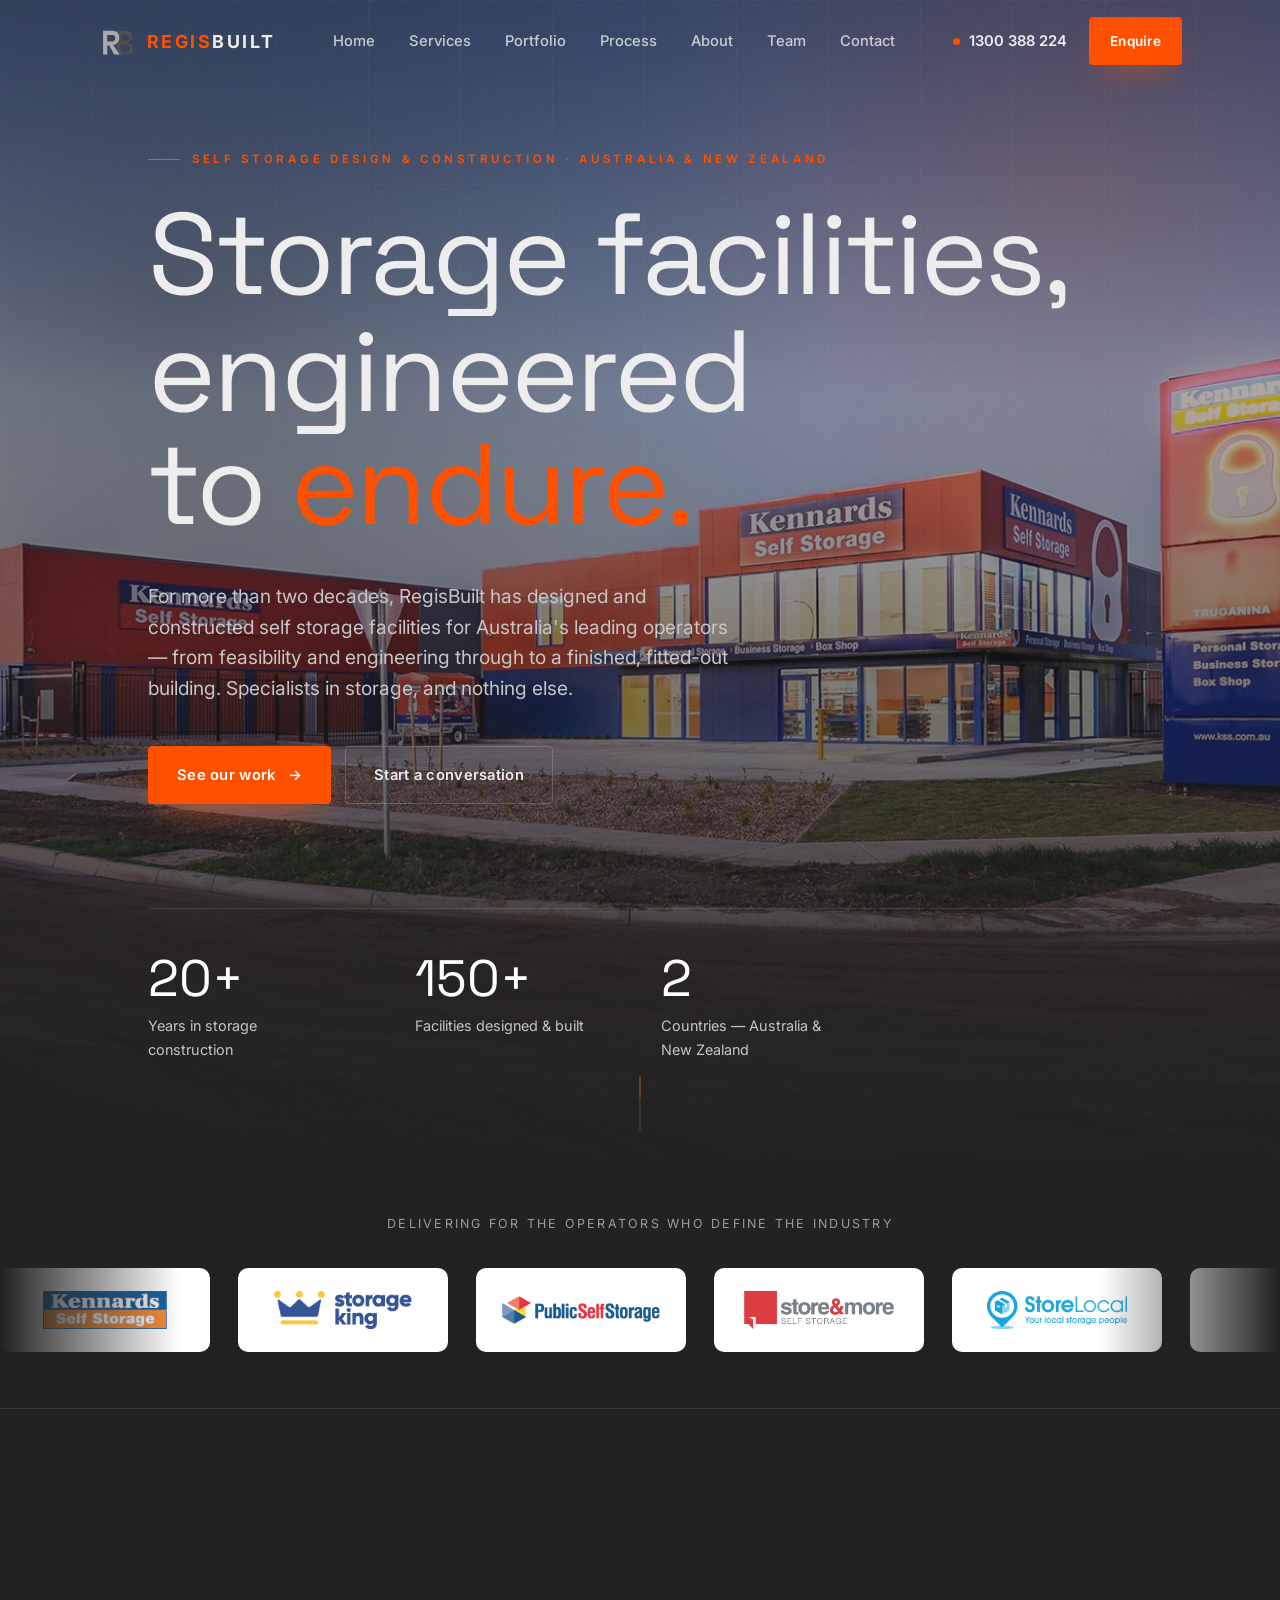
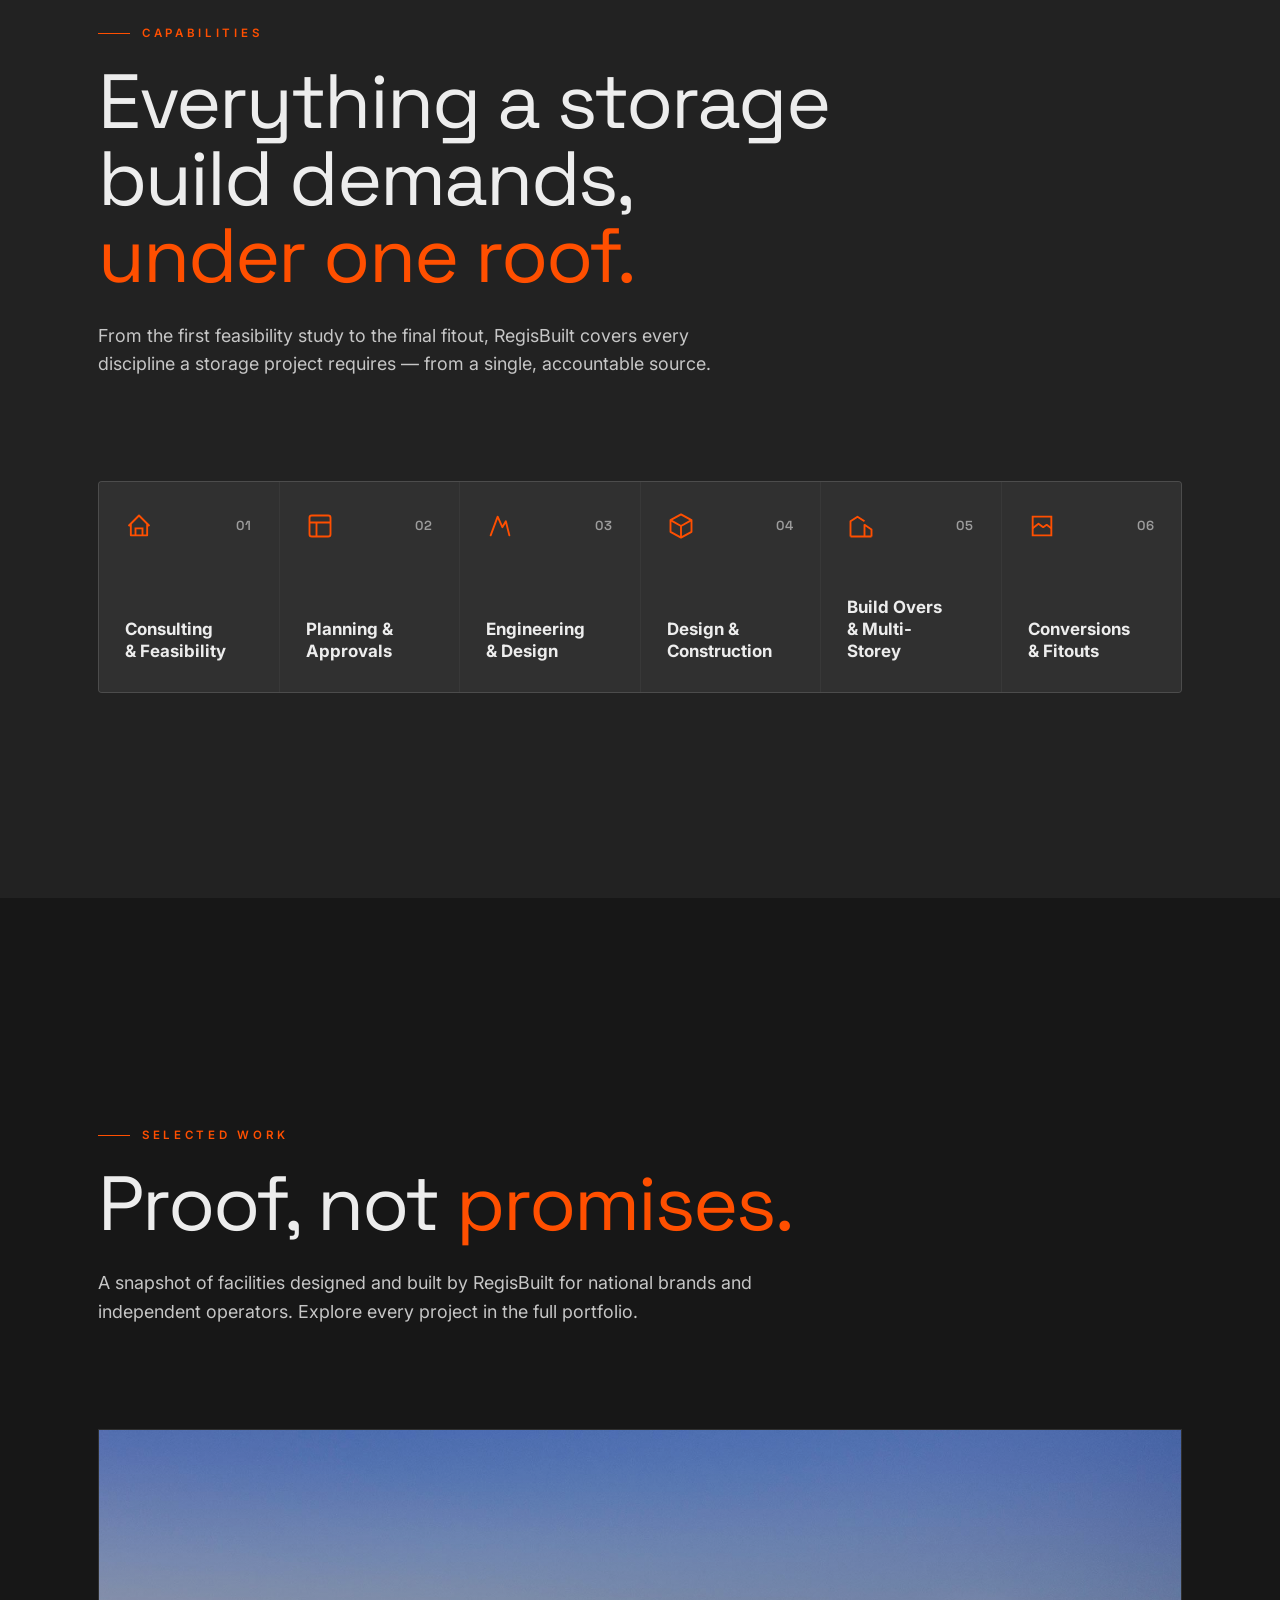
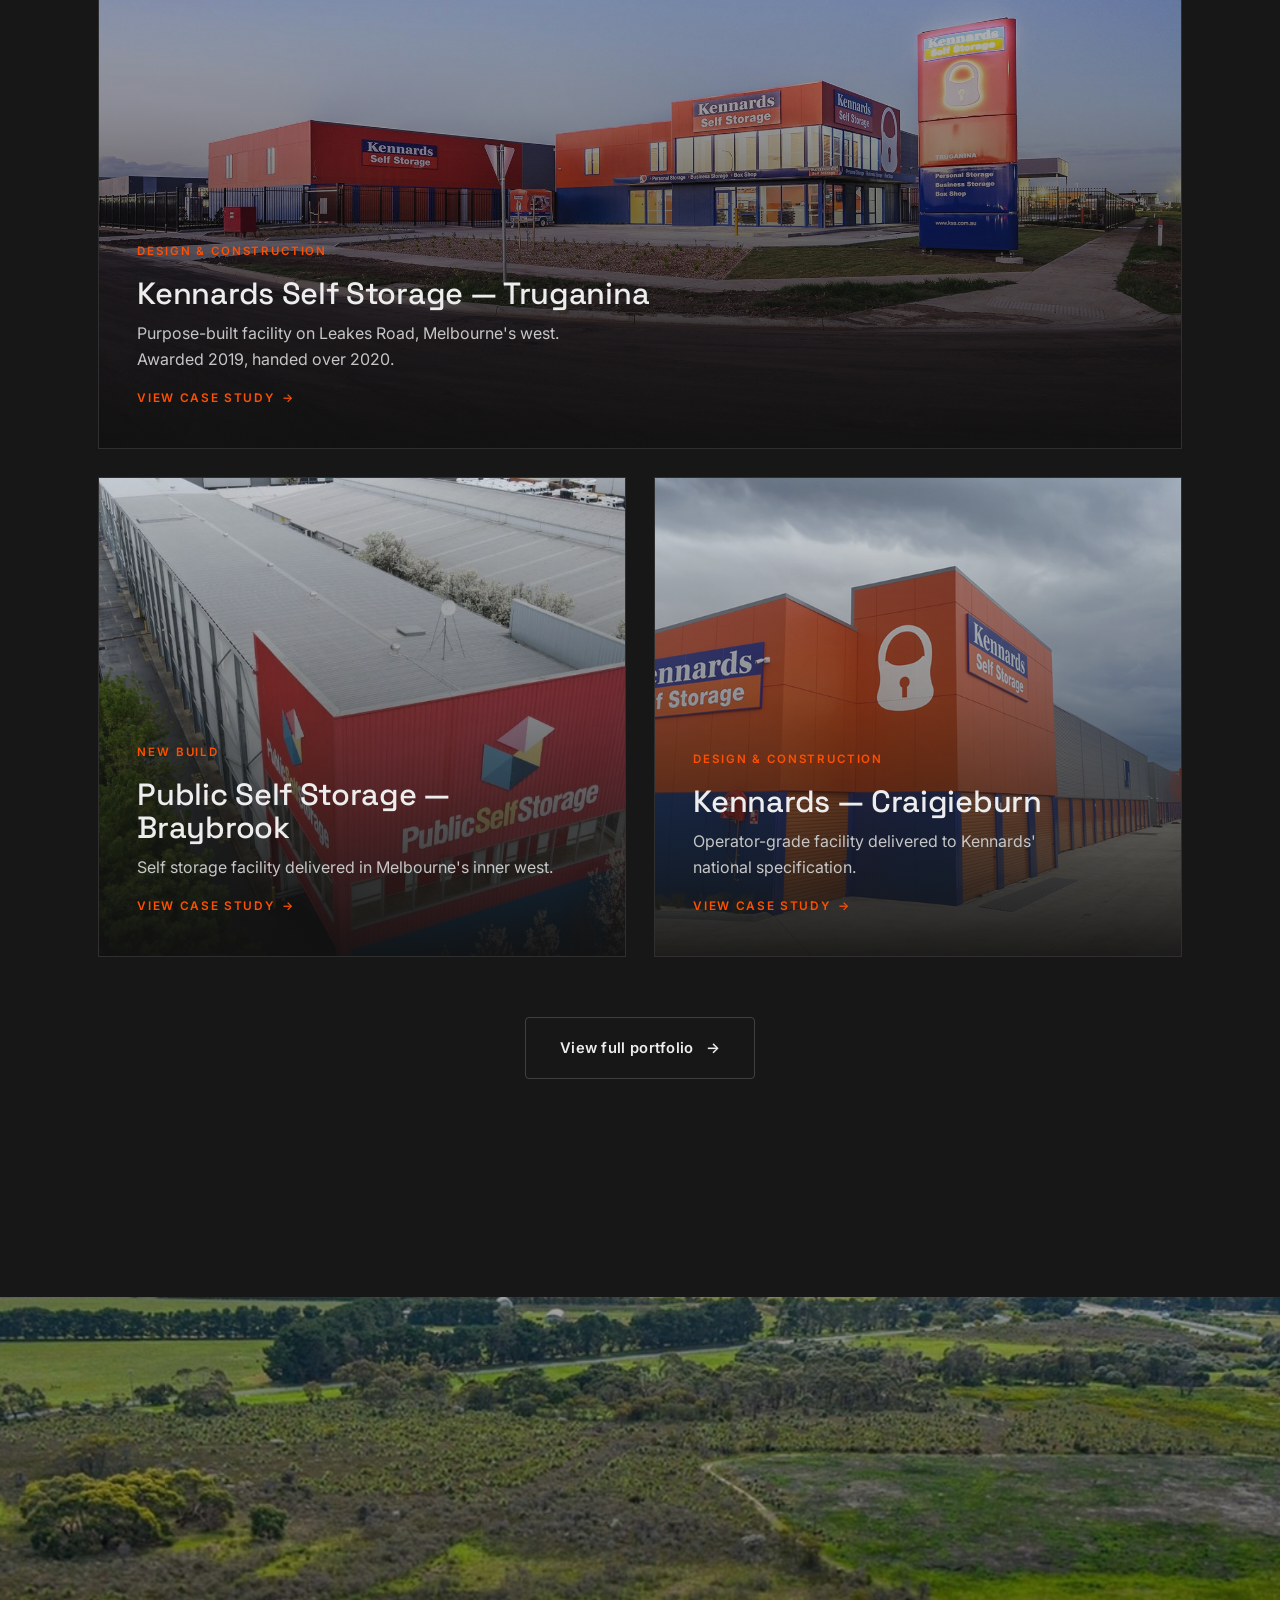
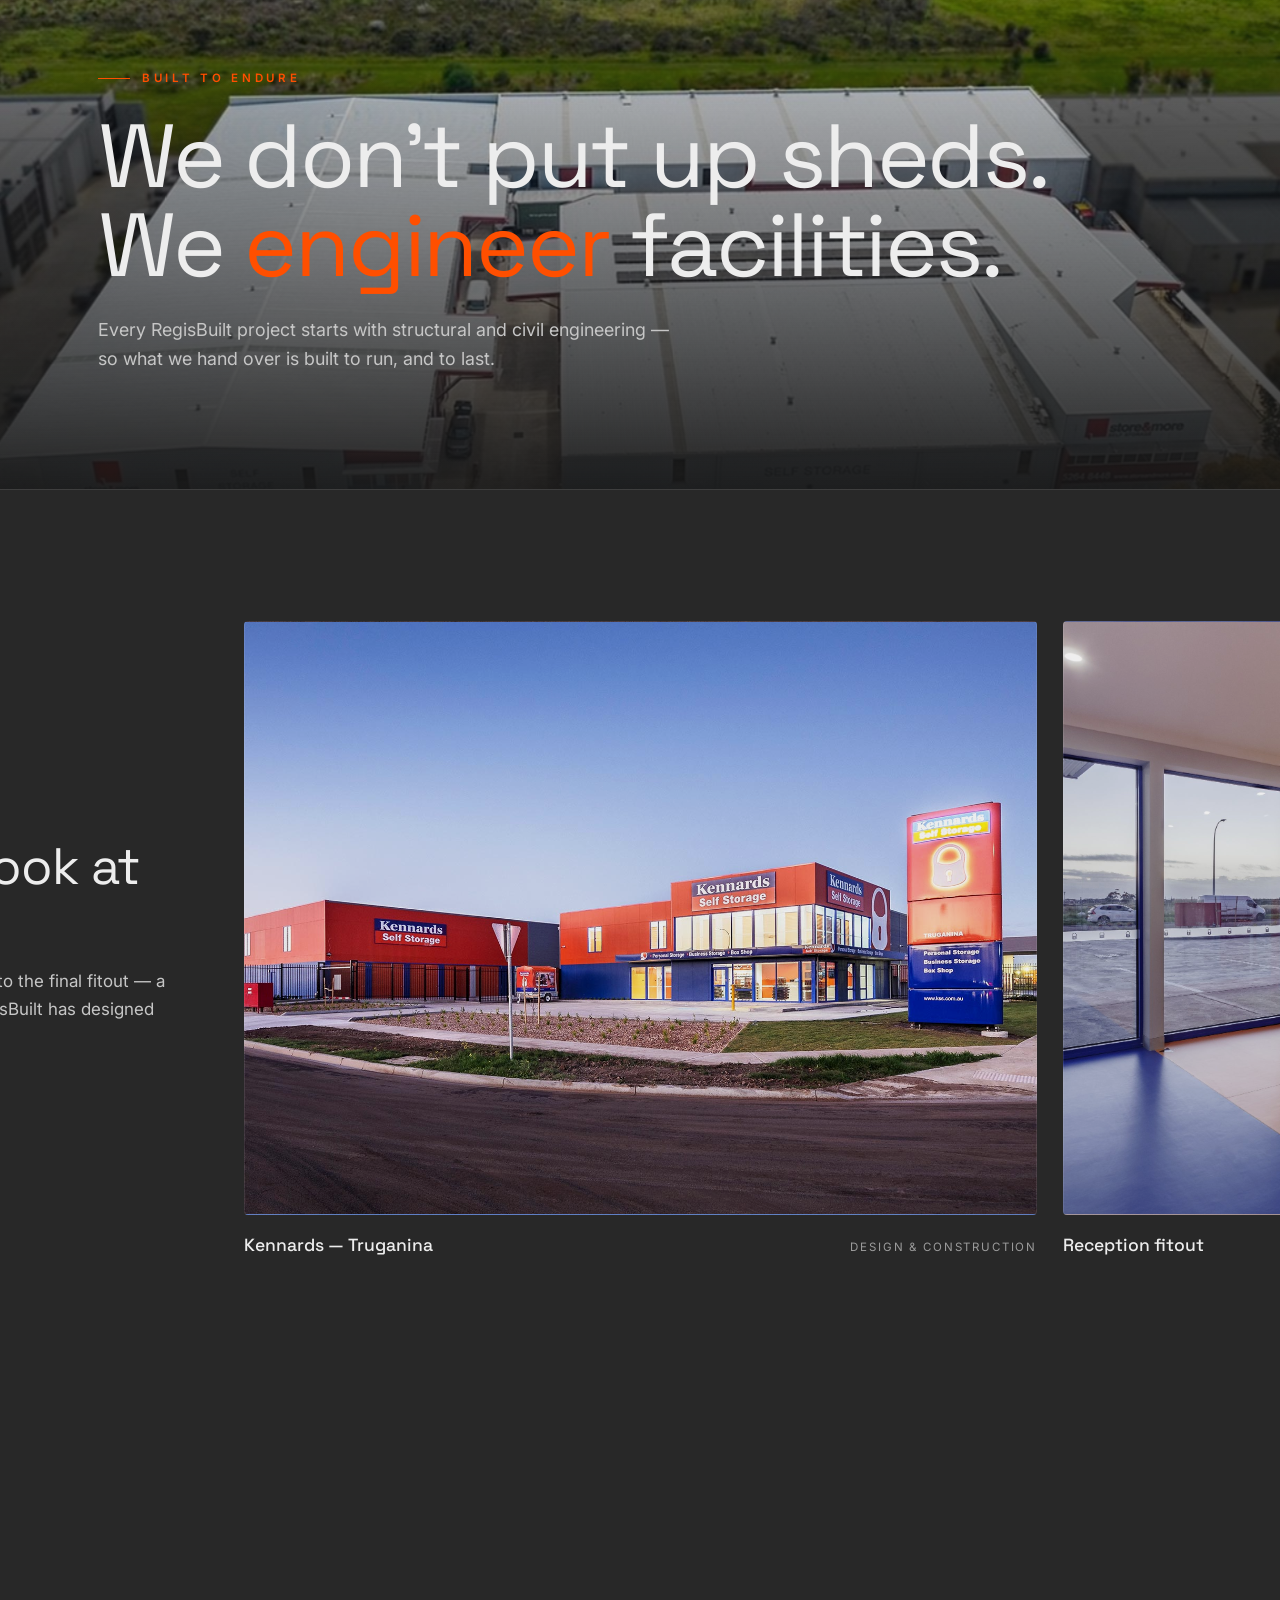
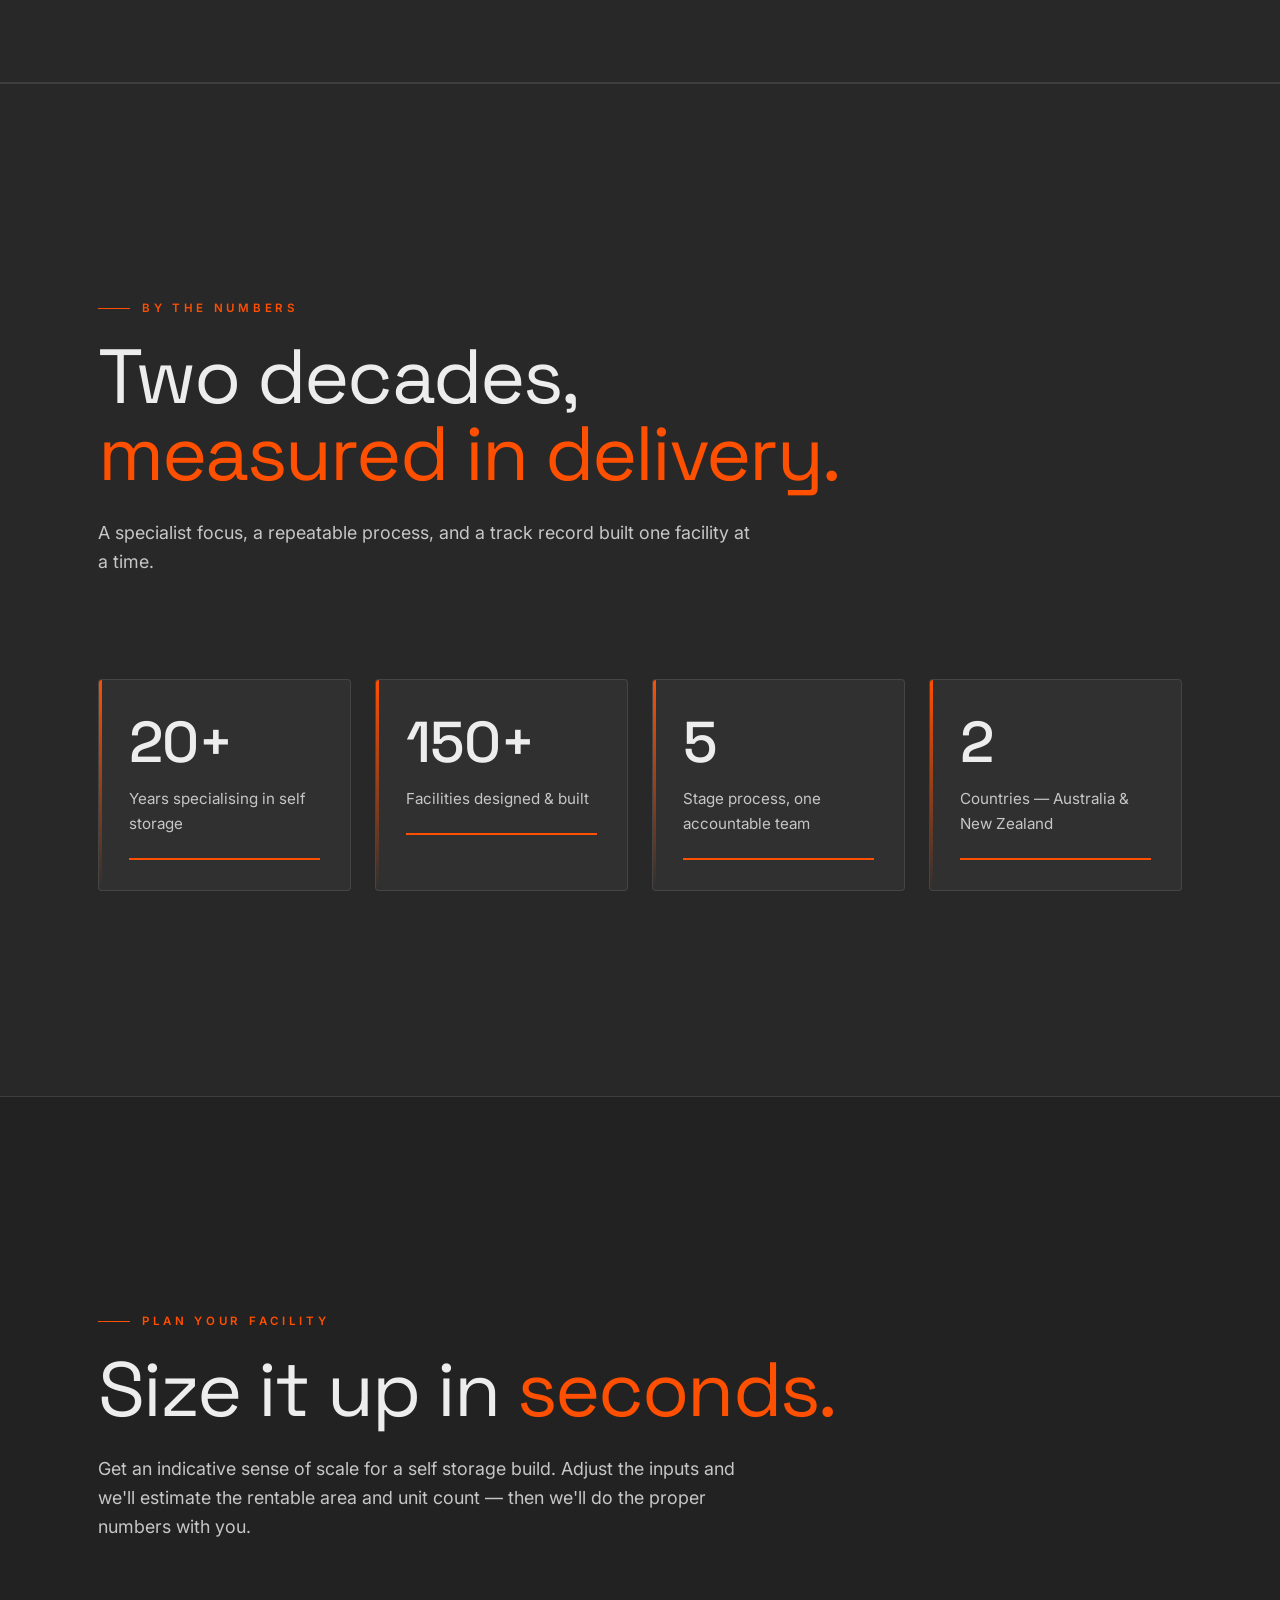
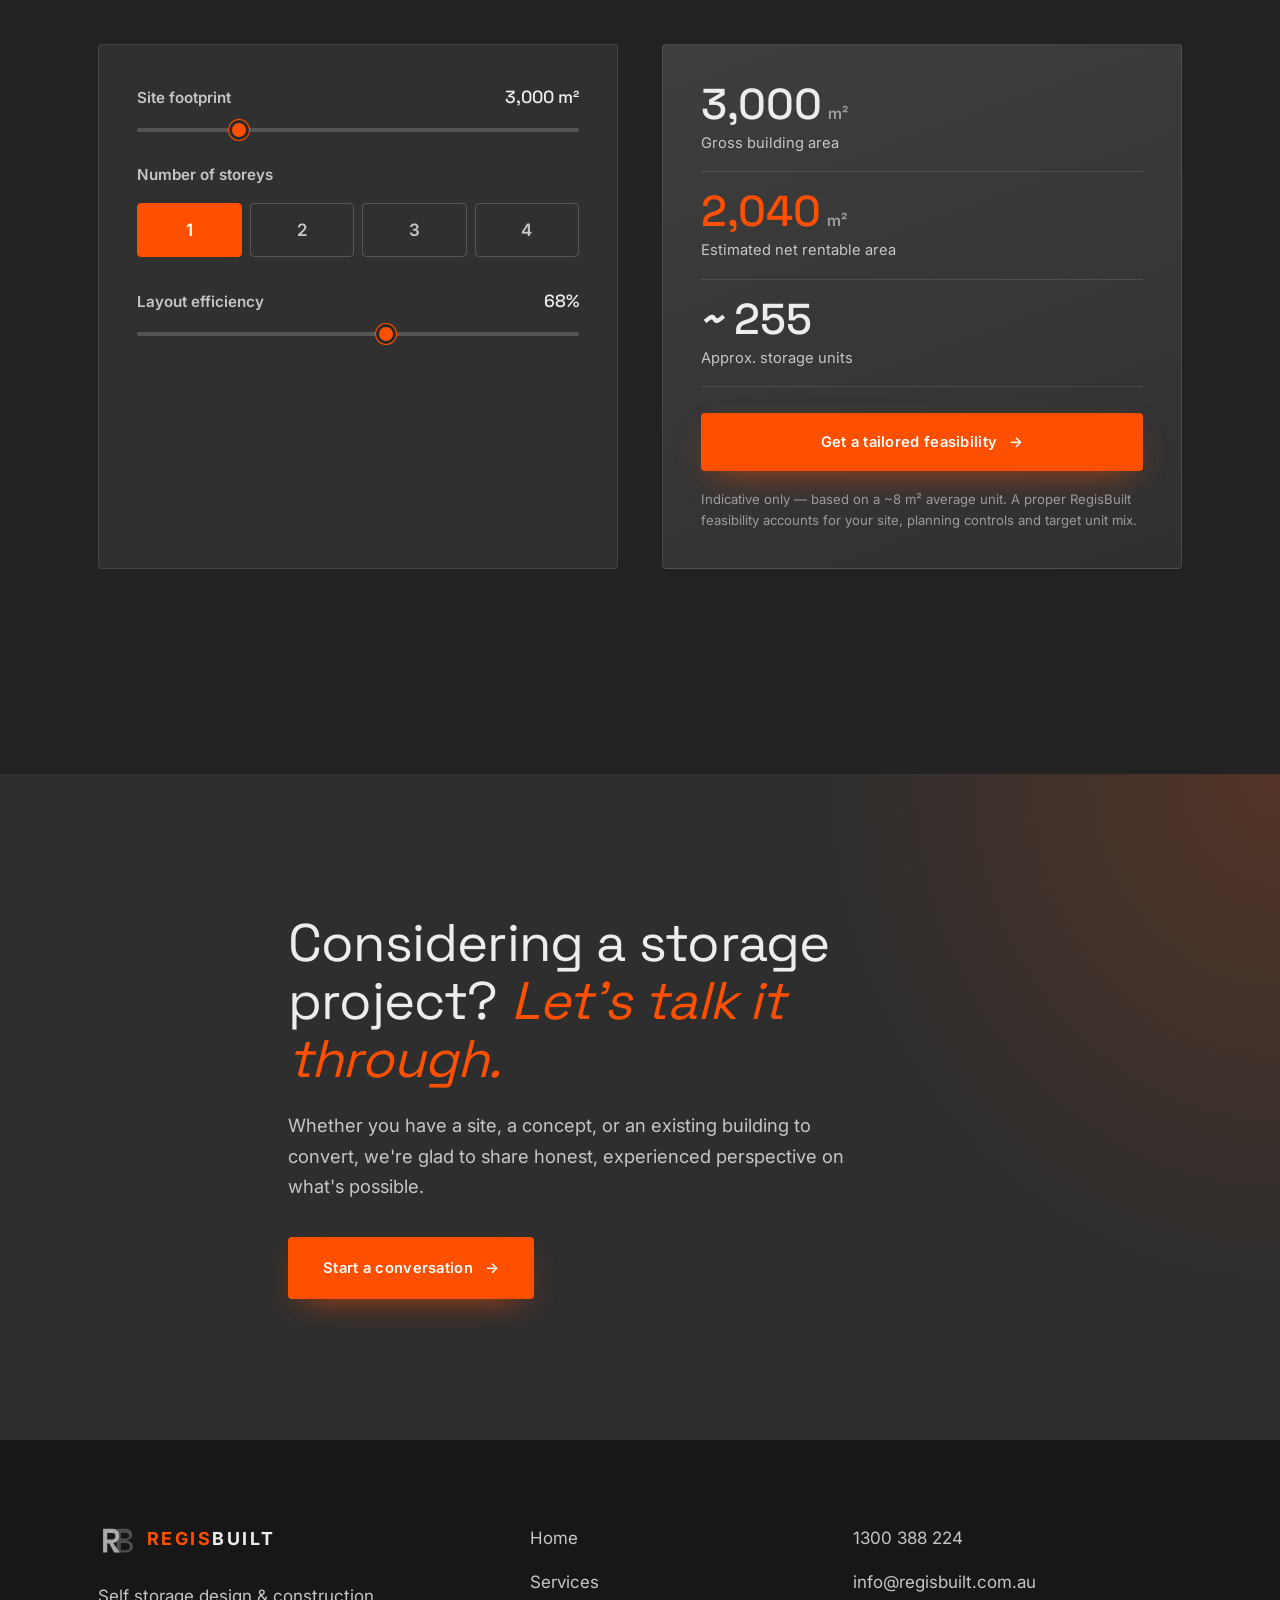
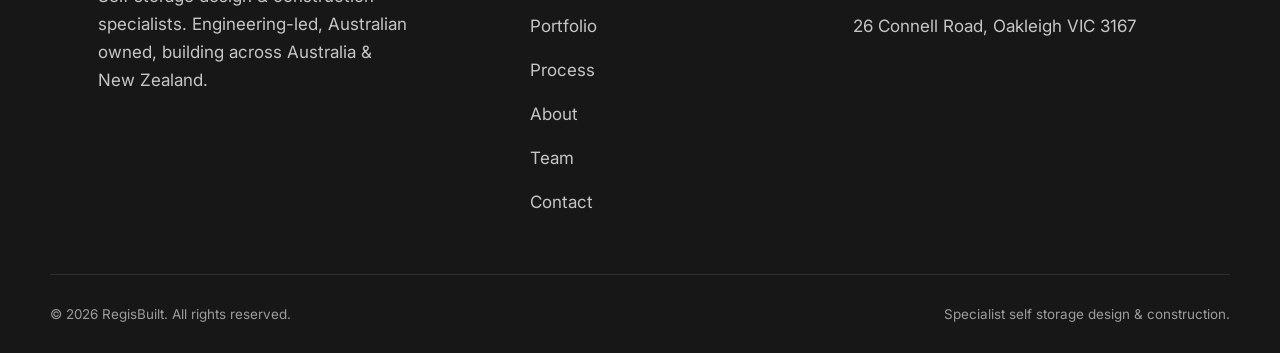
==== commit bdcbe551: "Neutralise palette to true charcoal; redesign capability tabs + stats - Strip the blue cast from eve" ====
--- a/index.html
+++ b/index.html
@@ -5,7 +5,7 @@
   <meta name="viewport" content="width=device-width, initial-scale=1.0" />
   <title>RegisBuilt &mdash; Self Storage Design &amp; Construction Specialists</title>
   <meta name="description" content="RegisBuilt designs and builds self storage facilities across Australia &amp; New Zealand. 20+ years, 150+ projects from concept to handover." />
-  <meta name="theme-color" content="#202225" />
+  <meta name="theme-color" content="#222222" />
   <link rel="canonical" href="https://zachblair-maker.github.io/RegisBuilt/" />
   <meta property="og:type" content="website" />
   <meta property="og:site_name" content="RegisBuilt" />
@@ -14,7 +14,7 @@
   <meta property="og:description" content="RegisBuilt designs and builds self storage facilities across Australia &amp; New Zealand. 20+ years, 150+ projects from concept to handover." />
   <meta property="og:image" content="https://zachblair-maker.github.io/RegisBuilt/assets/img/brand/og-image.svg" />
   <meta name="twitter:card" content="summary_large_image" />
-  <link rel="icon" href="data:image/svg+xml,%3Csvg xmlns='http://www.w3.org/2000/svg' viewBox='0 0 64 64'%3E%3Crect width='64' height='64' rx='8' fill='%23202225'/%3E%3Ctext x='32' y='48' font-family='Georgia,serif' font-size='33' font-weight='700' fill='%23FF4F00' text-anchor='middle'%3ERB%3C/text%3E%3C/svg%3E" />
+  <link rel="icon" href="data:image/svg+xml,%3Csvg xmlns='http://www.w3.org/2000/svg' viewBox='0 0 64 64'%3E%3Crect width='64' height='64' rx='8' fill='%23222222'/%3E%3Ctext x='32' y='48' font-family='Georgia,serif' font-size='33' font-weight='700' fill='%23FF4F00' text-anchor='middle'%3ERB%3C/text%3E%3C/svg%3E" />
   <link rel="preconnect" href="https://fonts.googleapis.com" />
   <link rel="preconnect" href="https://fonts.gstatic.com" crossorigin />
   <link href="https://fonts.googleapis.com/css2?family=Space+Grotesk:wght@400;500;600;700&family=Inter:wght@400;500;600;700&display=swap" rel="stylesheet" />
@@ -28,8 +28,8 @@
     <div class="preloader__inner">
       <svg class="preloader__mark" viewBox="0 0 320 260" aria-hidden="true">
         <g fill-rule="evenodd">
-          <path transform="translate(118,14)" d="M44 28H120C156 28 178 48 178 79C178 107 160 124 128 128C162 132 186 152 186 184C186 214 160 232 122 232H44ZM80 62H116C140 62 152 70 152 87C152 104 138 112 116 112H80ZM80 150H120C146 150 158 161 158 184C158 207 144 214 120 214H80Z" fill="#4A4D52"/>
-          <path transform="translate(0,14)" d="M44 28H128C164 28 184 54 184 90C184 122 164 146 132 150L188 232H140L98 156H80V232H44ZM80 64V120H124C142 120 150 108 150 90C150 70 142 64 124 64Z" fill="#A6A8AC"/>
+          <path transform="translate(118,14)" d="M44 28H120C156 28 178 48 178 79C178 107 160 124 128 128C162 132 186 152 186 184C186 214 160 232 122 232H44ZM80 62H116C140 62 152 70 152 87C152 104 138 112 116 112H80ZM80 150H120C146 150 158 161 158 184C158 207 144 214 120 214H80Z" fill="#4E4E4E"/>
+          <path transform="translate(0,14)" d="M44 28H128C164 28 184 54 184 90C184 122 164 146 132 150L188 232H140L98 156H80V232H44ZM80 64V120H124C142 120 150 108 150 90C150 70 142 64 124 64Z" fill="#A9A9A9"/>
         </g>
       </svg>
       <span class="preloader__word"><b>REGIS</b>BUILT</span>
@@ -42,8 +42,8 @@
       <a class="brand" href="index.html" aria-label="RegisBuilt home">
         <svg class="brand__mark" viewBox="0 0 320 260" aria-hidden="true">
           <g fill-rule="evenodd">
-            <path transform="translate(118,14)" d="M44 28H120C156 28 178 48 178 79C178 107 160 124 128 128C162 132 186 152 186 184C186 214 160 232 122 232H44ZM80 62H116C140 62 152 70 152 87C152 104 138 112 116 112H80ZM80 150H120C146 150 158 161 158 184C158 207 144 214 120 214H80Z" fill="#4A4D52"/>
-            <path transform="translate(0,14)" d="M44 28H128C164 28 184 54 184 90C184 122 164 146 132 150L188 232H140L98 156H80V232H44ZM80 64V120H124C142 120 150 108 150 90C150 70 142 64 124 64Z" fill="#A6A8AC"/>
+            <path transform="translate(118,14)" d="M44 28H120C156 28 178 48 178 79C178 107 160 124 128 128C162 132 186 152 186 184C186 214 160 232 122 232H44ZM80 62H116C140 62 152 70 152 87C152 104 138 112 116 112H80ZM80 150H120C146 150 158 161 158 184C158 207 144 214 120 214H80Z" fill="#4E4E4E"/>
+            <path transform="translate(0,14)" d="M44 28H128C164 28 184 54 184 90C184 122 164 146 132 150L188 232H140L98 156H80V232H44ZM80 64V120H124C142 120 150 108 150 90C150 70 142 64 124 64Z" fill="#A9A9A9"/>
           </g>
         </svg>
         <span class="brand__name"><span class="brand__accent">REGIS</span>BUILT</span>
@@ -355,8 +355,8 @@
         <a class="brand" href="index.html" aria-label="RegisBuilt home">
           <svg class="brand__mark" viewBox="0 0 320 260" aria-hidden="true">
           <g fill-rule="evenodd">
-            <path transform="translate(118,14)" d="M44 28H120C156 28 178 48 178 79C178 107 160 124 128 128C162 132 186 152 186 184C186 214 160 232 122 232H44ZM80 62H116C140 62 152 70 152 87C152 104 138 112 116 112H80ZM80 150H120C146 150 158 161 158 184C158 207 144 214 120 214H80Z" fill="#4A4D52"/>
-            <path transform="translate(0,14)" d="M44 28H128C164 28 184 54 184 90C184 122 164 146 132 150L188 232H140L98 156H80V232H44ZM80 64V120H124C142 120 150 108 150 90C150 70 142 64 124 64Z" fill="#A6A8AC"/>
+            <path transform="translate(118,14)" d="M44 28H120C156 28 178 48 178 79C178 107 160 124 128 128C162 132 186 152 186 184C186 214 160 232 122 232H44ZM80 62H116C140 62 152 70 152 87C152 104 138 112 116 112H80ZM80 150H120C146 150 158 161 158 184C158 207 144 214 120 214H80Z" fill="#4E4E4E"/>
+            <path transform="translate(0,14)" d="M44 28H128C164 28 184 54 184 90C184 122 164 146 132 150L188 232H140L98 156H80V232H44ZM80 64V120H124C142 120 150 108 150 90C150 70 142 64 124 64Z" fill="#A9A9A9"/>
           </g>
         </svg>
           <span class="brand__name"><span class="brand__accent">REGIS</span>BUILT</span>
--- a/assets/css/styles.css
+++ b/assets/css/styles.css
@@ -6,21 +6,21 @@
 
 :root {
   /* Charcoal grey scale (dark theme) — variable names kept for stability */
-  --navy-900: #202225;   /* base background */
-  --navy-850: #25282B;
-  --navy-800: #2B2E31;   /* alternate sections */
-  --navy-750: #34373B;
-  --surface:  #2D3034;   /* cards */
-  --surface-2:#3A3E42;   /* card hover */
+  --navy-900: #222222;   /* base background */
+  --navy-850: #282828;
+  --navy-800: #2E2E2E;   /* alternate sections */
+  --navy-750: #373737;
+  --surface:  #303030;   /* cards */
+  --surface-2:#3E3E3E;   /* card hover */
 
   /* International orange (aerospace) */
   --orange:   #FF4F00;
   --orange-2: #FF6A2B;
 
   /* Text on charcoal */
-  --text:     #ECEDEF;
-  --soft:     #C3C5C9;
-  --mute:     #989BA1;
+  --text:     #EDEDED;
+  --soft:     #C6C6C6;
+  --mute:     #9C9C9C;
 
   --line:        rgba(255,255,255,.10);
   --line-strong: rgba(255,255,255,.18);
@@ -103,7 +103,7 @@
   border-bottom: 1px solid transparent;
 }
 .site-header.is-scrolled {
-  background: rgba(32,34,37,.82);
+  background: rgba(34,34,34,.82);
   backdrop-filter: saturate(180%) blur(16px);
   -webkit-backdrop-filter: saturate(180%) blur(16px);
   height: 68px;
@@ -150,7 +150,7 @@
   background: var(--navy-900); color: var(--text);
   overflow: hidden; isolation: isolate;
 }
-.hero__bg { position: absolute; inset: 0; z-index: -2; background: radial-gradient(120% 95% at 78% -10%, #3A3E42 0%, var(--navy-900) 58%); }
+.hero__bg { position: absolute; inset: 0; z-index: -2; background: radial-gradient(120% 95% at 78% -10%, #3E3E3E 0%, var(--navy-900) 58%); }
 .hero__mesh { position: absolute; inset: 0; z-index: -1; opacity: .9;
   background: radial-gradient(55% 50% at 84% 16%, rgba(255,79,0,.16), transparent 70%);
   animation: drift 24s ease-in-out infinite alternate; }
@@ -194,7 +194,7 @@
 /* --------------------------- Sections ---------------------------- */
 .section { padding: clamp(84px, 12vw, 150px) 0; background: var(--navy-900); }
 .section--tint { background: var(--navy-800); }
-.section--dark { background: #161719; }
+.section--dark { background: #171717; }
 .section__head { max-width: 720px; margin-bottom: clamp(52px, 7vw, 84px); }
 .section__head--center { margin-inline: auto; text-align: center; }
 .section__title { font-family: var(--font-display); font-weight: 400; font-size: clamp(2.1rem, 4.4vw, 3.4rem); line-height: 1.1; letter-spacing: -0.015em; margin: 20px 0 0; }
@@ -218,11 +218,11 @@
 .project__media {
   position: absolute; inset: 0; z-index: -2;
   background-color: var(--navy-800);
-  background-image: linear-gradient(135deg, #3A3E42 0%, #26292D 60%, #202225 100%);
+  background-image: linear-gradient(135deg, #3E3E3E 0%, #292929 60%, #222222 100%);
   background-size: cover; background-position: center;
   transition: transform 1s var(--ease);
 }
-.project::after { content: ""; position: absolute; inset: 0; z-index: -1; background: linear-gradient(0deg, rgba(16,17,18,.94) 0%, rgba(16,17,18,.35) 55%, rgba(16,17,18,.05) 100%); }
+.project::after { content: ""; position: absolute; inset: 0; z-index: -1; background: linear-gradient(0deg, rgba(17,17,17,.94) 0%, rgba(17,17,17,.35) 55%, rgba(17,17,17,.05) 100%); }
 .project:hover .project__media { transform: scale(1.05); }
 .project__body { padding: 38px; }
 .project__tag { display: inline-block; font-family: var(--font-body); font-size: 0.72rem; font-weight: 600; letter-spacing: 0.16em; text-transform: uppercase; color: var(--orange); margin-bottom: 16px; }
@@ -240,7 +240,7 @@
 /* ----------------------------- About ----------------------------- */
 .about__grid { display: grid; grid-template-columns: 0.92fr 1.08fr; gap: clamp(40px, 7vw, 88px); align-items: center; }
 .about__media { position: relative; }
-.about__photo { aspect-ratio: 4/5; background-color: var(--navy-800); background-image: linear-gradient(150deg, #3A3E42 0%, #26292D 55%, #202225 100%); background-size: cover; background-position: center; border: 1px solid var(--line); }
+.about__photo { aspect-ratio: 4/5; background-color: var(--navy-800); background-image: linear-gradient(150deg, #3E3E3E 0%, #292929 55%, #222222 100%); background-size: cover; background-position: center; border: 1px solid var(--line); }
 .about__badge { position: absolute; right: -10px; bottom: -10px; background: var(--orange); color: #fff; padding: 22px 26px; }
 .about__badge-num { display: block; font-family: var(--font-display); font-weight: 500; font-size: 1.55rem; line-height: 1; }
 .about__badge-label { display: block; font-size: 0.8rem; font-weight: 500; margin-top: 8px; max-width: 170px; }
@@ -296,7 +296,7 @@
 
 /* ----------------------------- Team ------------------------------ */
 .page-hero { position: relative; background: var(--navy-900); color: var(--text); padding: calc(var(--header-h) + 90px) 0 96px; overflow: hidden; }
-.page-hero .hero__bg { background: radial-gradient(120% 95% at 80% -20%, #3A3E42 0%, var(--navy-900) 60%); }
+.page-hero .hero__bg { background: radial-gradient(120% 95% at 80% -20%, #3E3E3E 0%, var(--navy-900) 60%); }
 .page-hero .hero__grid { mask-image: none; -webkit-mask-image: none; opacity: .4; }
 .page-hero__inner { position: relative; max-width: 820px; }
 .page-hero h1 { font-family: var(--font-display); font-weight: 400; font-size: clamp(2.5rem, 5.6vw, 4.2rem); line-height: 1.06; letter-spacing: -0.015em; margin-top: 24px; }
@@ -306,7 +306,7 @@
 .team-note { background: var(--navy-800); border-left: 2px solid var(--orange); padding: 18px 22px; color: var(--soft); font-size: 0.95rem; margin-bottom: 48px; }
 .team-grid { display: grid; grid-template-columns: repeat(3, 1fr); gap: 44px 28px; }
 .member { display: flex; flex-direction: column; }
-.member__photo { aspect-ratio: 4/5; background-color: var(--navy-800); background-image: linear-gradient(150deg, #3A3E42 0%, #26292D 60%, #202225 100%); background-size: cover; background-position: center top; margin-bottom: 22px; border: 1px solid var(--line); }
+.member__photo { aspect-ratio: 4/5; background-color: var(--navy-800); background-image: linear-gradient(150deg, #3E3E3E 0%, #292929 60%, #222222 100%); background-size: cover; background-position: center top; margin-bottom: 22px; border: 1px solid var(--line); }
 .member__role { font-family: var(--font-body); font-size: 0.74rem; font-weight: 600; letter-spacing: 0.16em; text-transform: uppercase; color: var(--orange); }
 .member__name { font-family: var(--font-display); font-weight: 500; font-size: 1.5rem; letter-spacing: -0.01em; margin: 10px 0 14px; }
 .member__bio { color: var(--soft); font-size: 1rem; }
@@ -320,7 +320,7 @@
 .member--lead .member__bio { font-size: 1.08rem; }
 
 /* ---------------------------- Footer ----------------------------- */
-.site-footer { background: #161719; color: var(--text); padding-top: 84px; }
+.site-footer { background: #171717; color: var(--text); padding-top: 84px; }
 .footer__inner { display: grid; grid-template-columns: 1.4fr 1fr 1.2fr; gap: 48px; padding-bottom: 56px; }
 .footer__tag { color: var(--soft); margin-top: 20px; max-width: 320px; }
 .footer__nav { display: flex; flex-direction: column; gap: 14px; }
@@ -442,8 +442,8 @@
 .hero__scrim {
   position: absolute; inset: 0; z-index: -2;
   background:
-    linear-gradient(180deg, rgba(32,34,37,.80) 0%, rgba(32,34,37,.60) 40%, rgba(32,34,37,.93) 100%),
-    radial-gradient(78% 60% at 16% 28%, rgba(32,34,37,.34), transparent 72%);
+    linear-gradient(180deg, rgba(34,34,34,.80) 0%, rgba(34,34,34,.60) 40%, rgba(34,34,34,.93) 100%),
+    radial-gradient(78% 60% at 16% 28%, rgba(34,34,34,.34), transparent 72%);
 }
 
 /* ===================================================================
@@ -587,14 +587,14 @@
 
 /* Heavier hero scrim only where text sits — let the photography breathe */
 .hero__scrim { background:
-  linear-gradient(180deg, rgba(32,34,37,.55) 0%, rgba(32,34,37,.30) 34%, rgba(32,34,37,.92) 100%),
-  radial-gradient(70% 60% at 14% 26%, rgba(32,34,37,.40), transparent 74%); }
+  linear-gradient(180deg, rgba(34,34,34,.55) 0%, rgba(34,34,34,.30) 34%, rgba(34,34,34,.92) 100%),
+  radial-gradient(70% 60% at 14% 26%, rgba(34,34,34,.40), transparent 74%); }
 
 /* ---- Full-bleed cinematic showcase band ---- */
 .showcase { position: relative; min-height: clamp(520px, 88vh, 920px); display: flex; align-items: flex-end; overflow: hidden; isolation: isolate; }
 .showcase__media { position: absolute; inset: -12% 0; z-index: -2; background-size: cover; background-position: center; will-change: transform; }
 .showcase__overlay { position: absolute; inset: 0; z-index: -1;
-  background: linear-gradient(180deg, rgba(20,22,26,.40) 0%, rgba(20,22,26,.15) 38%, rgba(20,22,26,.94) 100%); }
+  background: linear-gradient(180deg, rgba(23,23,23,.40) 0%, rgba(23,23,23,.15) 38%, rgba(23,23,23,.94) 100%); }
 .showcase__inner { padding-top: clamp(140px, 20vw, 240px); padding-bottom: clamp(56px, 9vw, 120px); }
 .showcase__title { font-family: var(--font-display); font-weight: 400; font-size: clamp(2.4rem, 7vw, 5.6rem); line-height: 1.0; letter-spacing: -0.025em; max-width: 20ch; margin-top: 24px; }
 .showcase__title em { font-style: italic; color: var(--orange); }
@@ -806,7 +806,7 @@
 @media (max-width: 420px) { .proc__tabs { grid-template-columns: 1fr; } }
 
 /* ---- Animated project stats (case-study) ---- */
-.case-stats { display: grid; grid-template-columns: repeat(4, 1fr); gap: 1px; background: var(--line);
+.case-stats { display: grid; grid-template-columns: repeat(auto-fit, minmax(150px, 1fr)); gap: 1px; background: var(--line);
   border: 1px solid var(--line); border-radius: var(--radius); overflow: hidden; margin-top: clamp(20px, 3vw, 32px); }
 .case-stat { background: var(--navy-900); padding: 32px 28px; display: flex; flex-direction: column; gap: 16px; transition: background .4s var(--ease); }
 .case-stat:hover { background: var(--surface); }
@@ -823,3 +823,26 @@
   .hero__video { animation: heroSlowZoom 32s ease-in-out infinite alternate; }
   @keyframes heroSlowZoom { from { transform: scale(1.02); } to { transform: scale(1.09); } }
 }
+
+/* keep stat figures on a single line */
+.case-stat__num { font-size: clamp(1.5rem, 2.1vw, 2.15rem); white-space: nowrap; }
+
+/* ===================================================================
+   Refinements: capability tabs + project stats
+   =================================================================== */
+.cap-item { justify-content: space-between; min-height: 210px; gap: 26px; padding: 30px 26px; position: relative; overflow: hidden; }
+.cap-item__top { display: flex; align-items: center; justify-content: space-between; }
+.cap-item__num { font-family: var(--font-display); font-weight: 600; font-size: .82rem; letter-spacing: .08em; color: var(--mute); }
+.cap-item__icon { width: 28px; height: 28px; color: var(--orange); transition: transform .4s var(--ease); }
+.cap-item h3 { margin-top: 0; display: flex; align-items: center; justify-content: space-between; gap: 10px; font-size: 1.06rem; line-height: 1.28; }
+.cap-item h3::after { content: "→"; color: var(--orange); opacity: 0; transform: translateX(-8px); transition: opacity .35s var(--ease), transform .35s var(--ease); flex: none; }
+.cap-item::after { content: ""; position: absolute; left: 0; bottom: 0; height: 2px; width: 0; background: linear-gradient(90deg, var(--orange), var(--orange-2)); transition: width .55s var(--ease); }
+.cap-item:hover { background: var(--surface-2); }
+.cap-item:hover::after { width: 100%; }
+.cap-item:hover .cap-item__icon { transform: translateY(-3px); }
+.cap-item:hover h3::after { opacity: 1; transform: none; }
+
+/* Project stats — tight, intentional alignment */
+.case-stat { gap: 13px; padding: 30px 28px; justify-content: flex-start; }
+.case-stat__num { margin-top: 4px; }
+.case-stat__icon { width: 26px; height: 26px; }
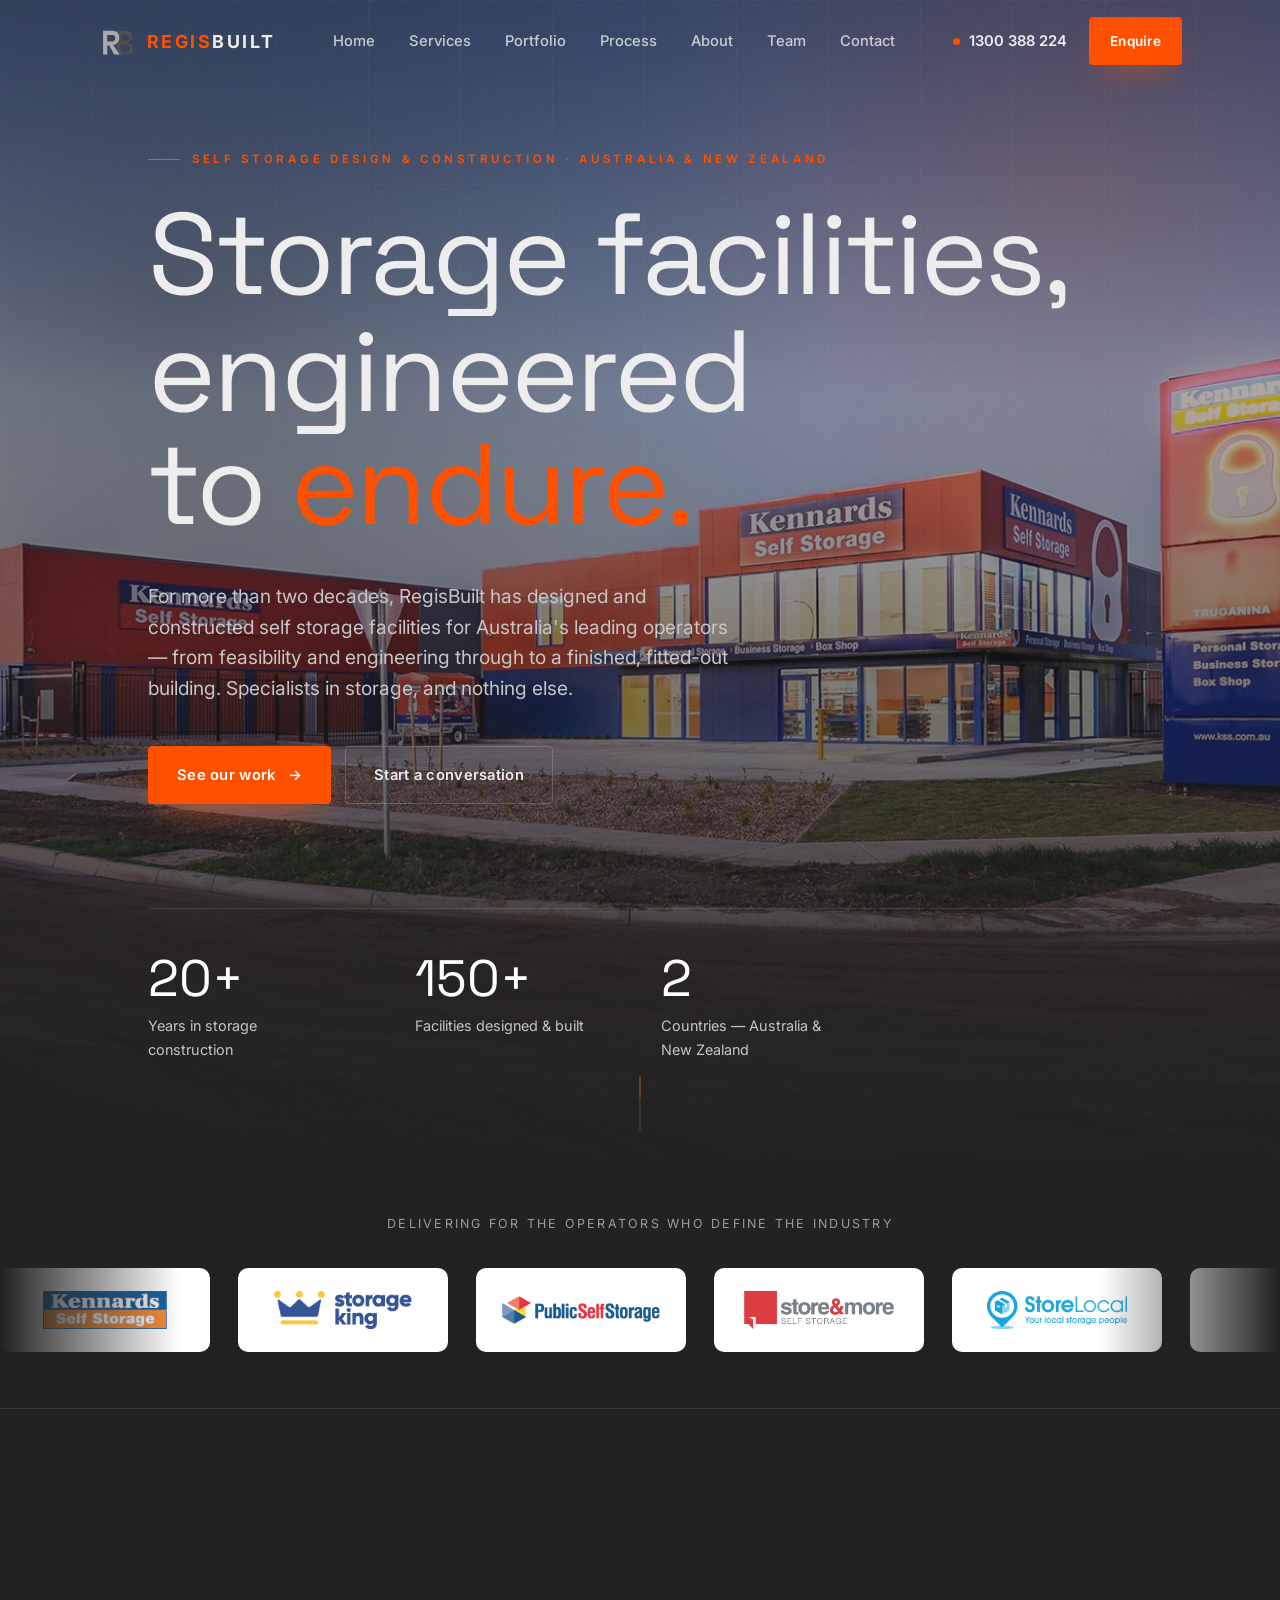
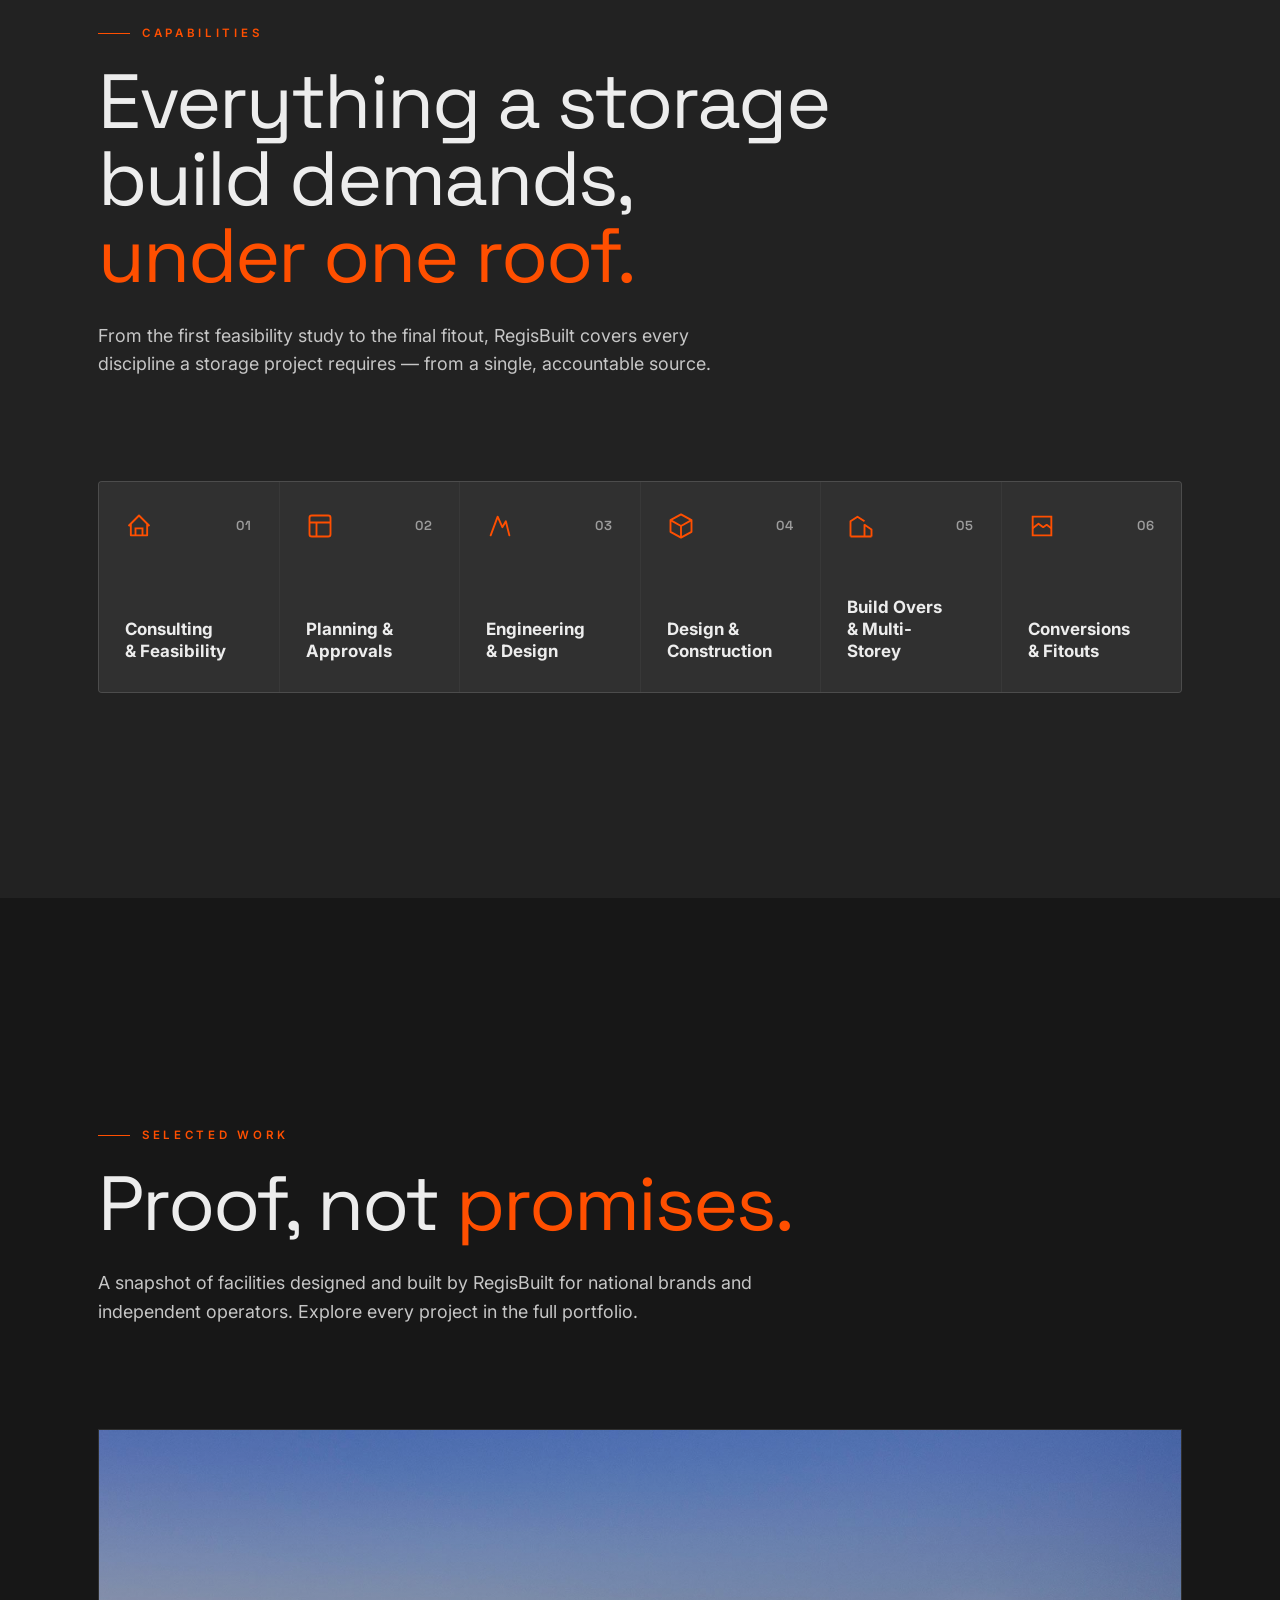
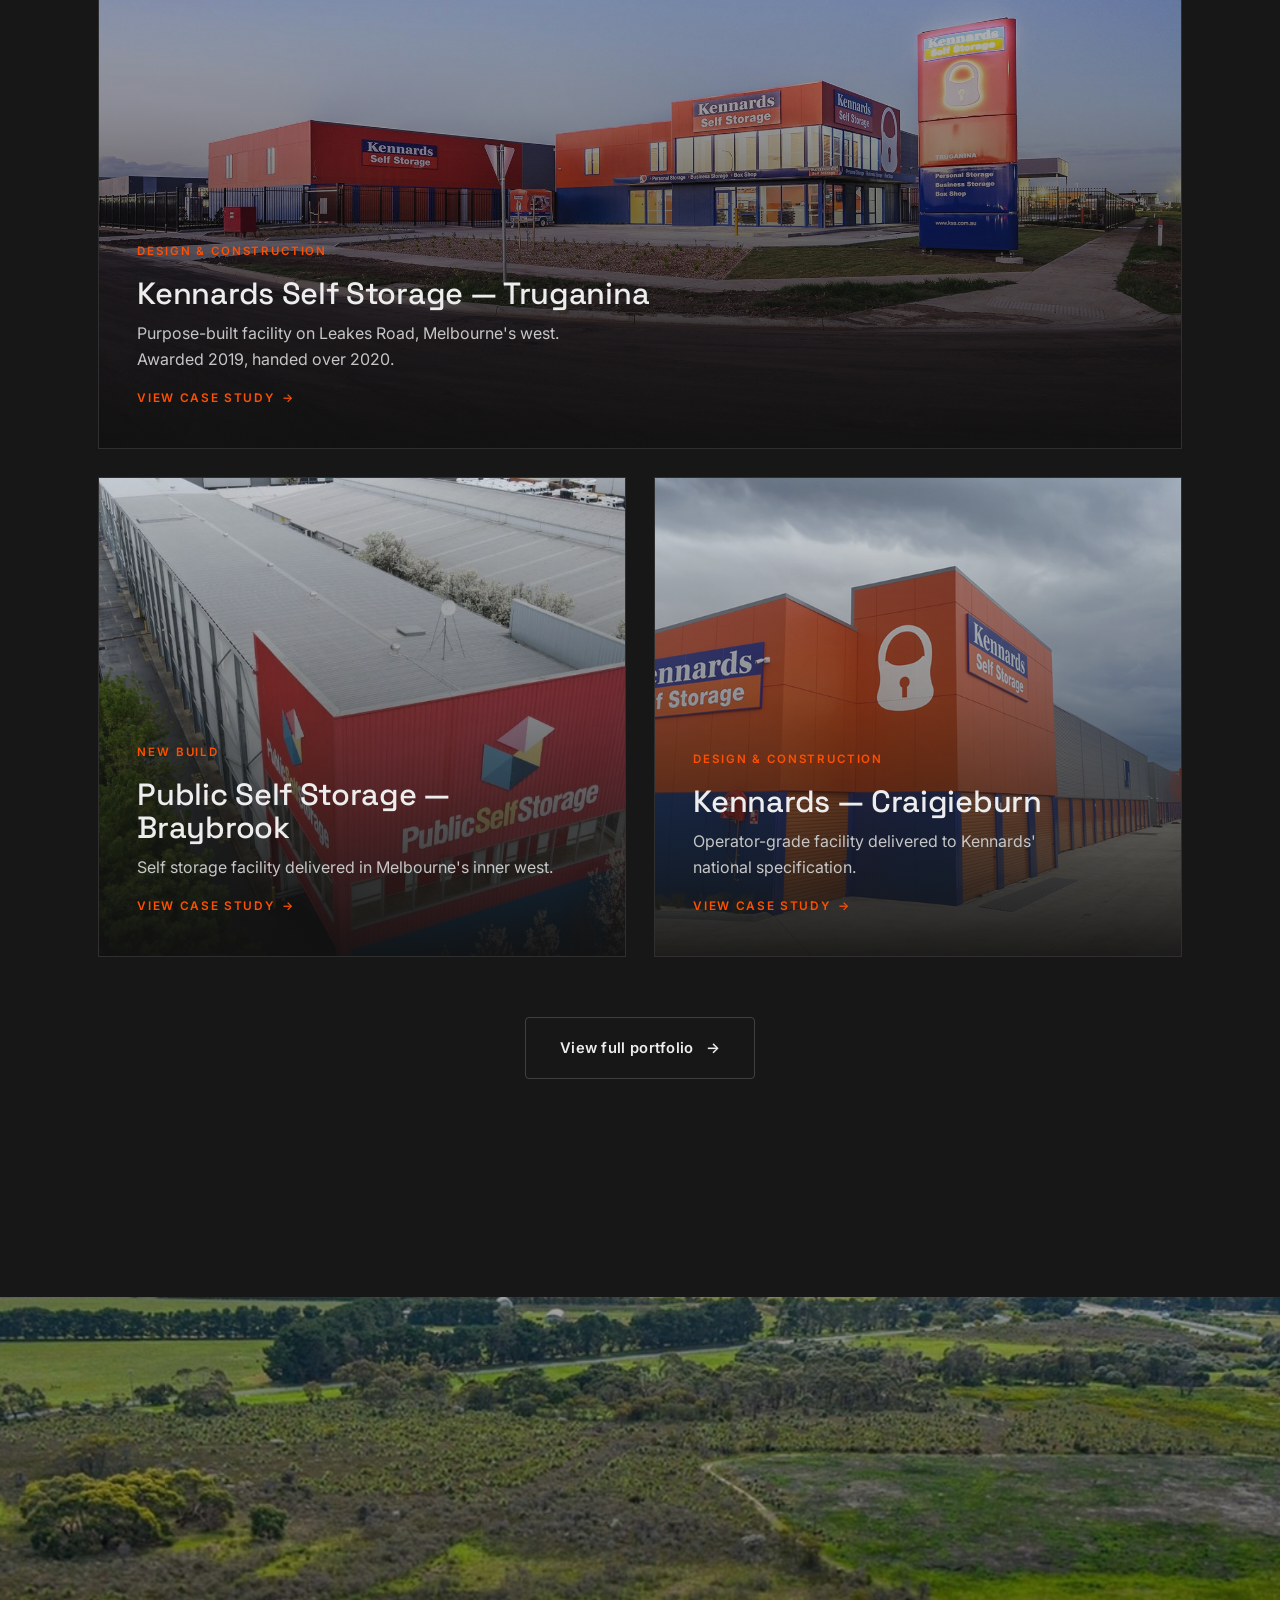
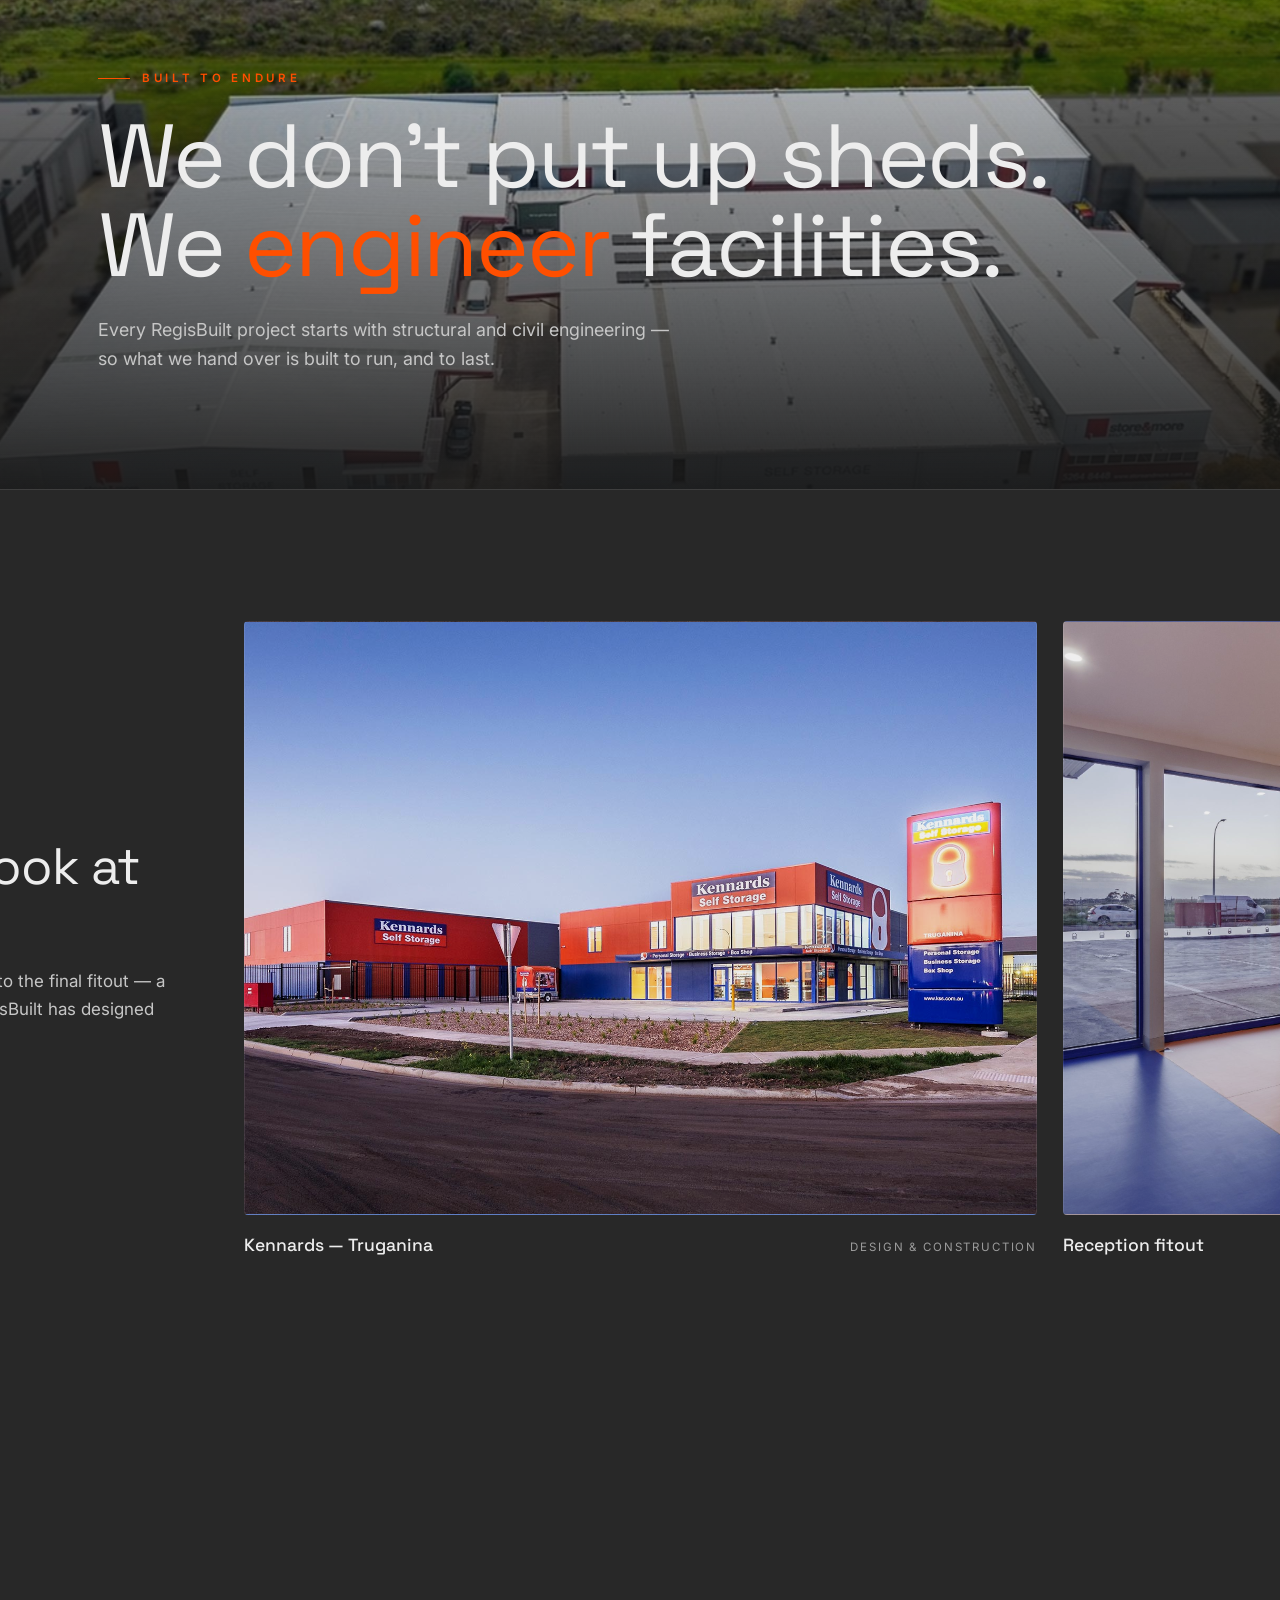
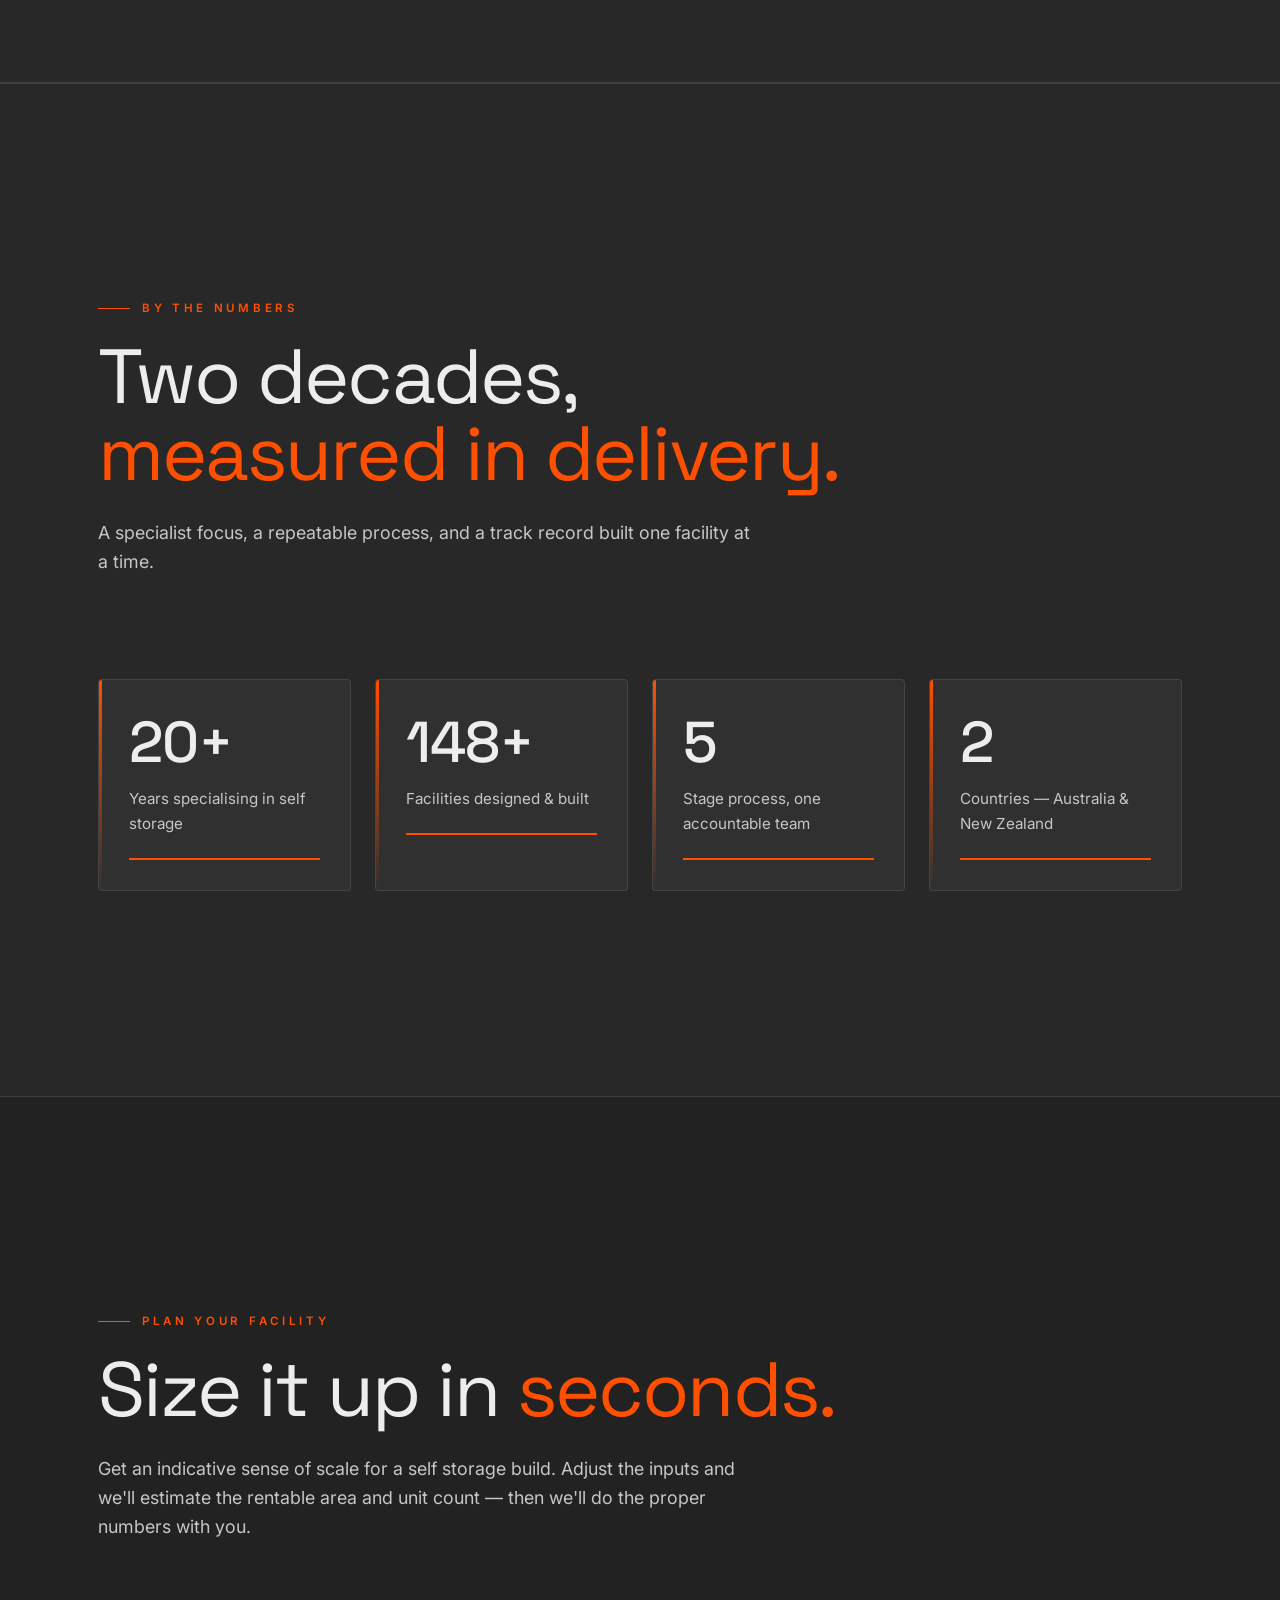
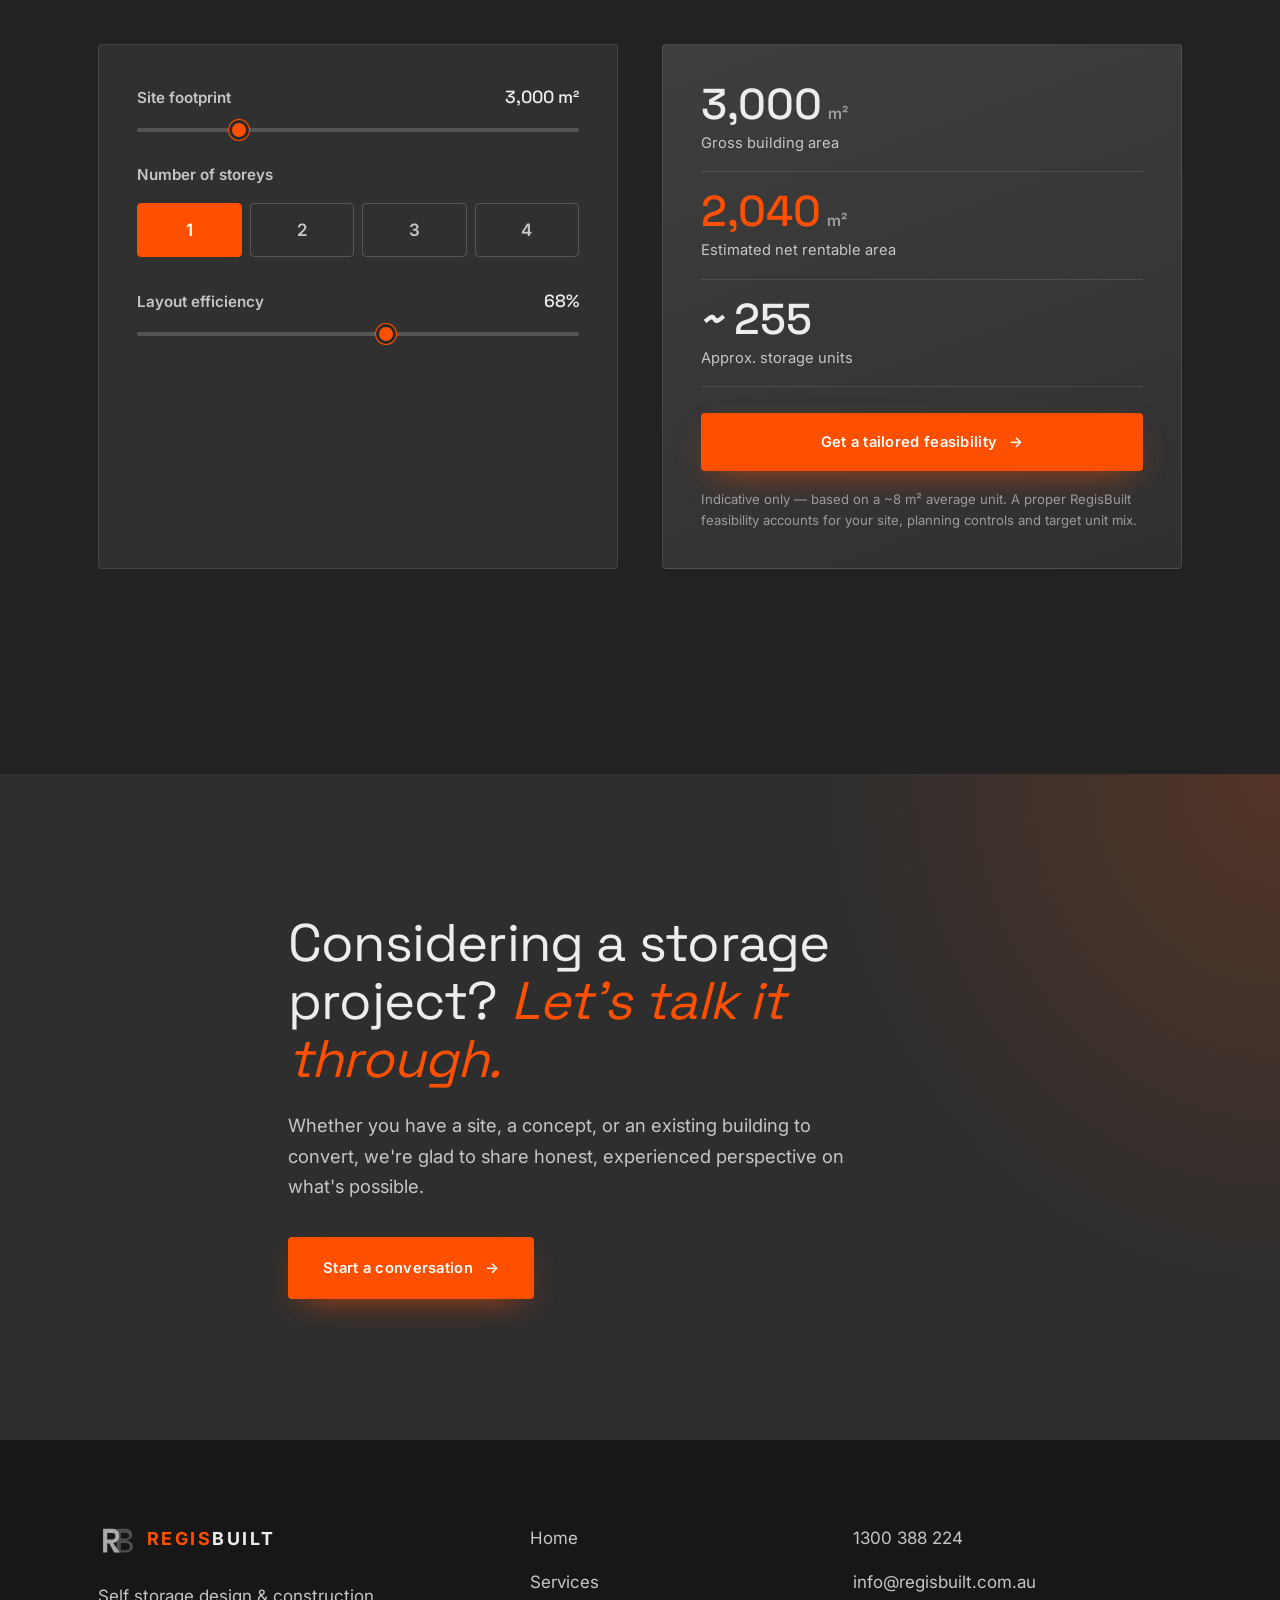
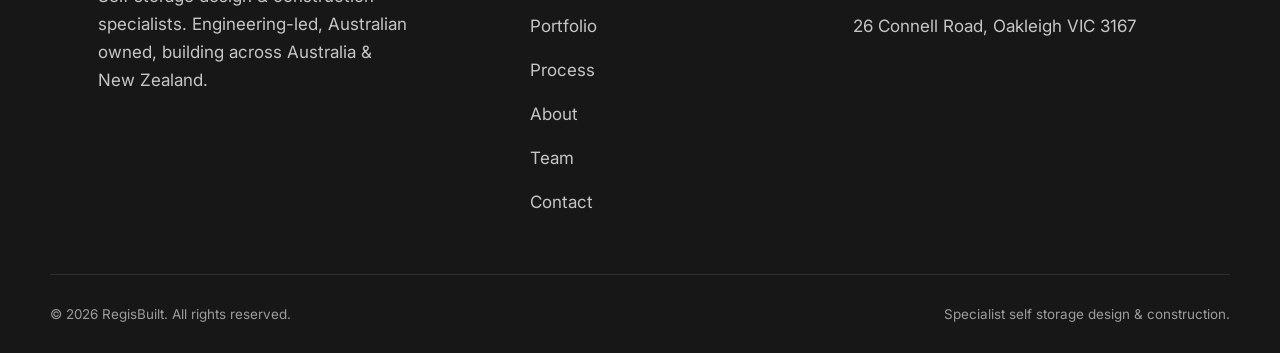
==== commit 51a4d42d: "Add hero video (crossfade loop), redesign mobile menu, enrich sub-page heroes - Hero now plays the H" ====
--- a/index.html
+++ b/index.html
@@ -70,9 +70,11 @@
   <main id="main">
     <section class="hero" id="top">
       <div class="hero__bg" aria-hidden="true">
-        <video class="hero__video" autoplay muted loop playsinline preload="auto"
+        <video class="hero__video is-active" data-hero-video autoplay muted loop playsinline preload="auto"
                poster="assets/img/projects/kennards-truganina.jpg">
-          <source src="assets/video/hero.webm" type="video/webm" />
+          <source src="assets/video/hero.mp4" type="video/mp4" />
+        </video>
+        <video class="hero__video" data-hero-video muted loop playsinline preload="auto" aria-hidden="true">
           <source src="assets/video/hero.mp4" type="video/mp4" />
         </video>
         <div class="hero__scrim"></div>
--- a/assets/css/styles.css
+++ b/assets/css/styles.css
@@ -383,17 +383,40 @@
 }
 
 @media (max-width: 720px) {
-  .nav, .header__actions .phone-link, .header__actions .btn { display: none; }
-  .nav-toggle { display: flex; }
+  .header__actions .phone-link, .header__actions .btn { display: none; }
+  .nav-toggle { display: flex; position: relative; z-index: 102; }
+  .brand { position: relative; z-index: 102; }
   .nav {
-    position: fixed; inset: var(--header-h) 0 auto 0; flex-direction: column; gap: 0;
-    background: var(--navy-900); border-bottom: 1px solid var(--line);
-    padding: 12px; transform: translateY(-12px); opacity: 0; pointer-events: none;
-    transition: opacity .3s var(--ease), transform .3s var(--ease);
+    position: fixed; inset: 0; z-index: 95;
+    display: flex; flex-direction: column; justify-content: center; align-items: stretch; gap: 2px;
+    background: rgba(24,24,24,.975);
+    -webkit-backdrop-filter: blur(22px) saturate(140%); backdrop-filter: blur(22px) saturate(140%);
+    padding: calc(var(--header-h) + 28px) clamp(28px, 8vw, 64px) 44px;
+    opacity: 0; visibility: hidden; pointer-events: none;
+    transition: opacity .45s var(--ease), visibility .45s var(--ease);
+    counter-reset: navi;
   }
-  .nav.is-open { display: flex; opacity: 1; transform: none; pointer-events: auto; }
-  .nav a { padding: 16px 14px; font-size: 1.05rem; opacity: 1; }
+  .nav.is-open { opacity: 1; visibility: visible; pointer-events: auto; }
+  .nav a {
+    position: relative; display: flex; align-items: baseline; gap: 18px;
+    padding: clamp(12px, 2.4vh, 20px) 0;
+    font-family: var(--font-display); font-weight: 500; font-size: clamp(1.7rem, 7.5vw, 2.5rem);
+    line-height: 1.05; color: var(--text); border-bottom: 1px solid var(--line);
+    opacity: 0; transform: translateY(18px);
+    transition: opacity .5s var(--ease), transform .5s var(--ease), color .25s var(--ease);
+  }
+  .nav a::before { counter-increment: navi; content: "0" counter(navi); font-family: var(--font-body); font-size: .78rem; font-weight: 600; color: var(--orange); letter-spacing: .1em; }
   .nav a::after { display: none; }
+  .nav a.is-active { color: var(--orange); }
+  .nav.is-open a { opacity: 1; transform: none; }
+  .nav.is-open a:nth-child(1) { transition-delay: .08s; }
+  .nav.is-open a:nth-child(2) { transition-delay: .14s; }
+  .nav.is-open a:nth-child(3) { transition-delay: .20s; }
+  .nav.is-open a:nth-child(4) { transition-delay: .26s; }
+  .nav.is-open a:nth-child(5) { transition-delay: .32s; }
+  .nav.is-open a:nth-child(6) { transition-delay: .38s; }
+  .nav.is-open a:nth-child(7) { transition-delay: .44s; }
+  body.nav-lock { overflow: hidden; }
 
   .cards, .projects__grid, .team-grid { grid-template-columns: 1fr; }
   .project--lg { grid-column: auto; min-height: 340px; }
@@ -846,3 +869,33 @@
 .case-stat { gap: 13px; padding: 30px 28px; justify-content: flex-start; }
 .case-stat__num { margin-top: 4px; }
 .case-stat__icon { width: 26px; height: 26px; }
+
+/* Service cards — match the refined hover language */
+.card { position: relative; overflow: hidden; transition: background .4s var(--ease); }
+.card::after { content: ""; position: absolute; left: 0; bottom: 0; height: 2px; width: 0; background: linear-gradient(90deg, var(--orange), var(--orange-2)); transition: width .55s var(--ease); }
+.card:hover { background: var(--surface-2); }
+.card:hover::after { width: 100%; }
+.card__icon { transition: transform .4s var(--ease); }
+.card:hover .card__icon { transform: translateY(-3px); }
+
+/* ===================================================================
+   Hero video crossfade loop (two stacked videos)
+   =================================================================== */
+.hero__video { opacity: 0; animation: none !important; transition: opacity .85s var(--ease); }
+.hero__video.is-active { opacity: 1; }
+
+/* ===================================================================
+   Sub-page hero backgrounds — atmospheric imagery (no longer plain)
+   =================================================================== */
+.page-hero { isolation: isolate; }
+.page-hero__media { position: absolute; inset: 0; z-index: -3; background-size: cover; background-position: center;
+  opacity: .5; filter: saturate(.82) contrast(1.02) brightness(.82); }
+.page-hero__scrim { position: absolute; inset: 0; z-index: -2;
+  background: linear-gradient(180deg, rgba(24,24,24,.55) 0%, rgba(24,24,24,.30) 40%, var(--navy-900) 98%),
+              radial-gradient(72% 70% at 16% 20%, rgba(24,24,24,.34), transparent 72%); }
+
+/* Mobile fix: case-study layout must stack (override the deep-dive 2-col) */
+@media (max-width: 980px) {
+  .case-layout { grid-template-columns: 1fr; }
+  .case-aside { position: static; }
+}
